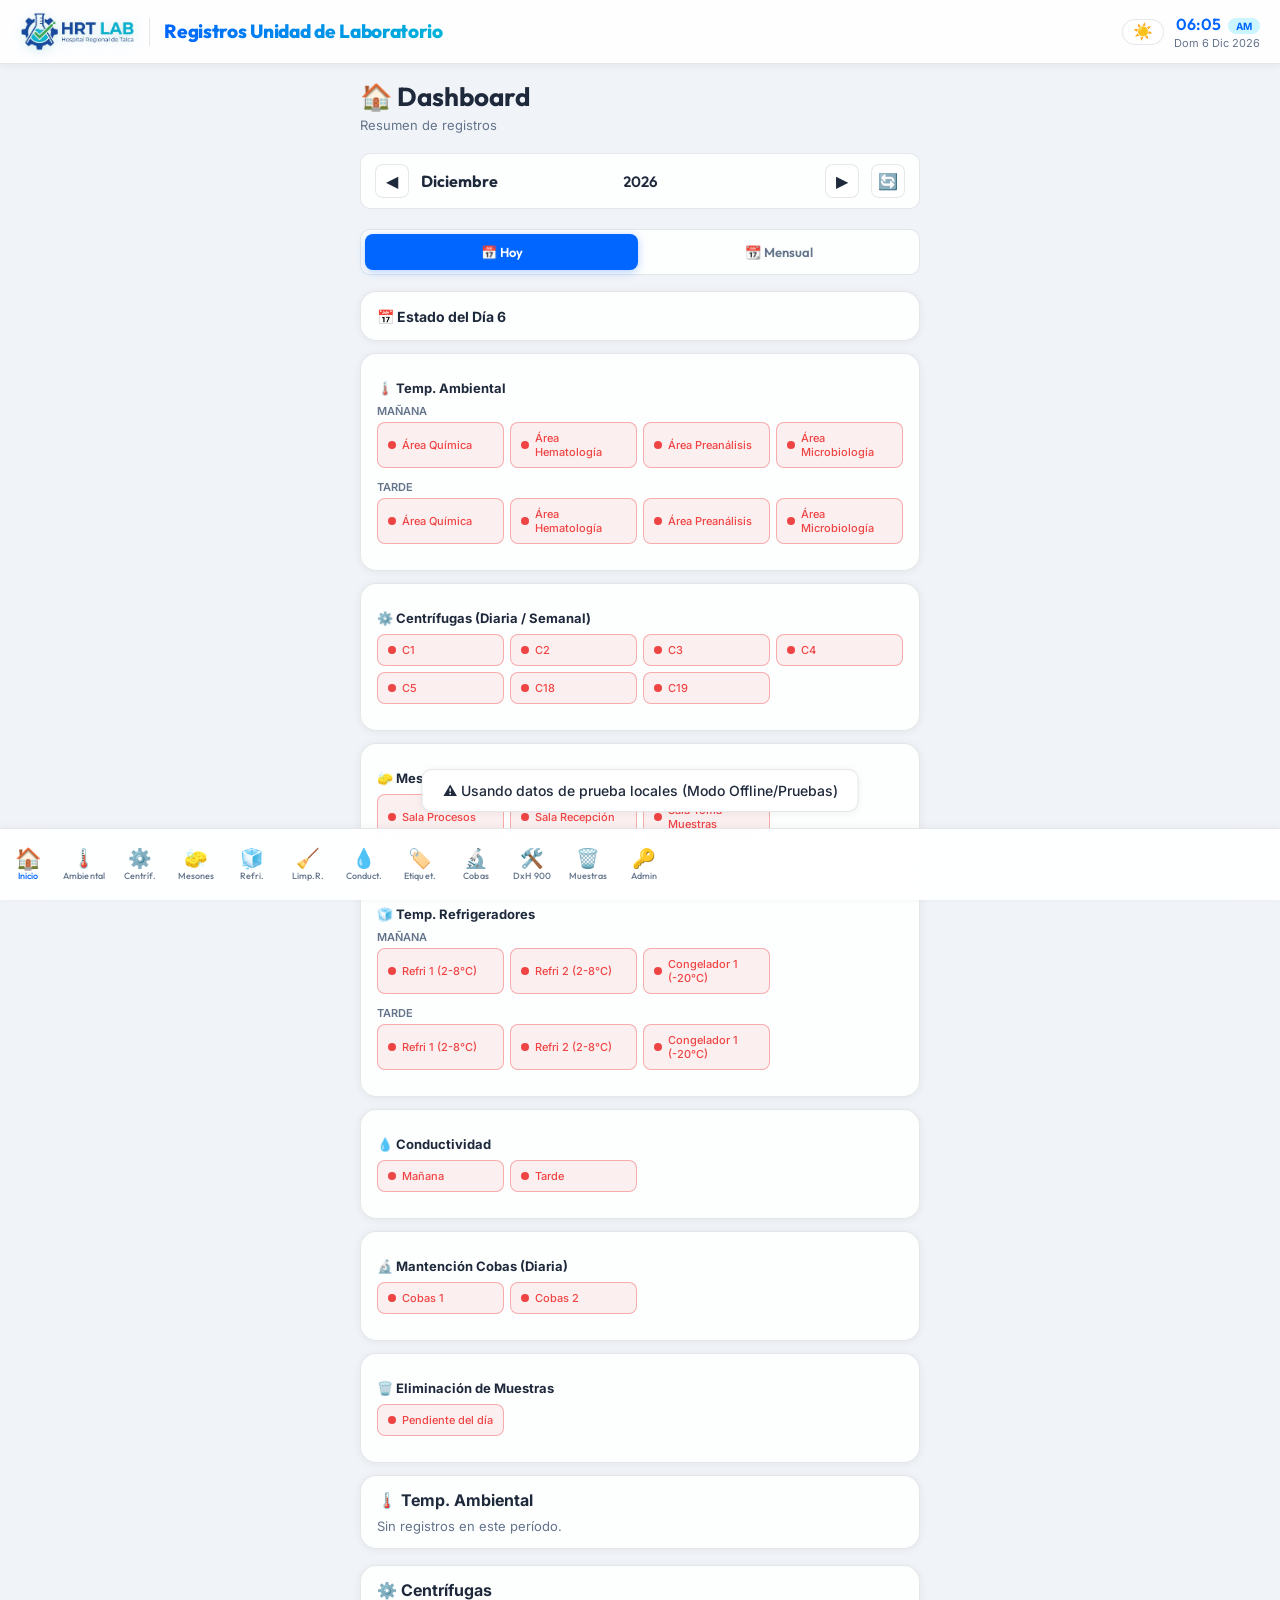
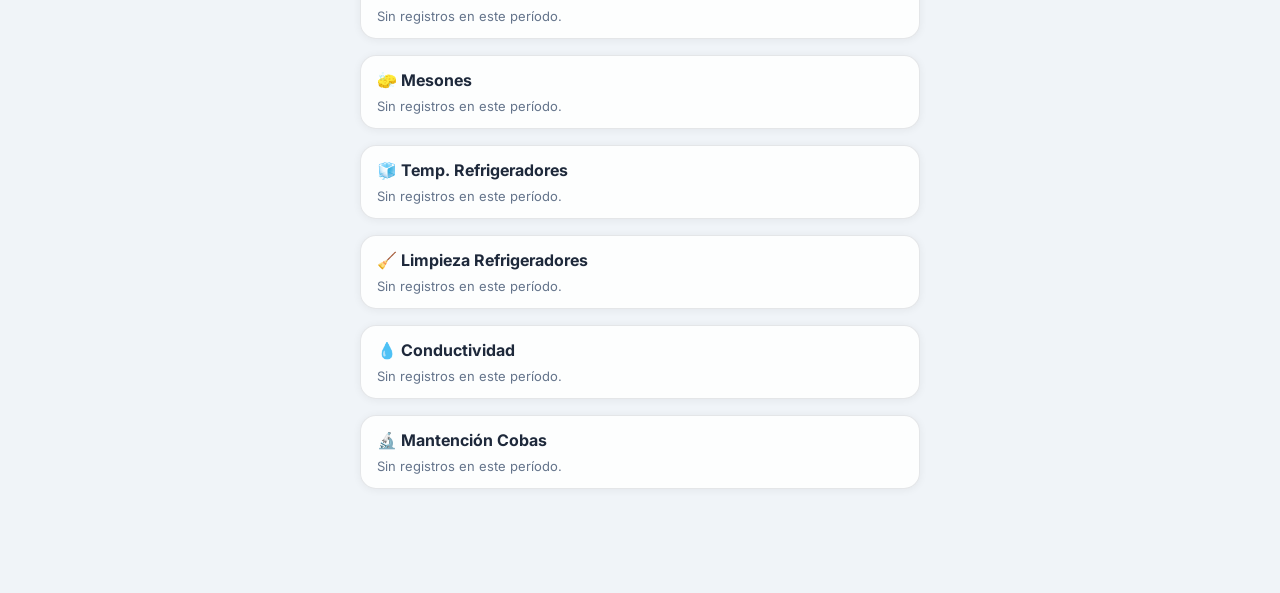
==== docs/index.html @ cb2eaf43 "Ajuste sectores eliminacion de muestras y propuesta automatica fecha de corte" ====
<!DOCTYPE html>
<html lang="es">
<head>
  <meta charset="UTF-8" />
  <meta name="viewport" content="width=device-width, initial-scale=1.0, viewport-fit=cover" />
  <meta name="theme-color" content="#F0F4F8" />
  <meta name="description" content="Registros Unidad de Laboratorio — Laboratorio Clínico, Hospital de Talca." />
  <title>Registros Unidad de Laboratorio — HRT LAB</title>
  <link rel="icon" type="image/png" href="https://griverahrt.github.io/Proyecto-RM/img/favicon.png" />
  <link rel="shortcut icon" type="image/png" href="https://griverahrt.github.io/Proyecto-RM/img/favicon.png" />
  <link rel="preconnect" href="https://fonts.googleapis.com" />
  <link rel="preconnect" href="https://fonts.gstatic.com" crossorigin />
  <link rel="stylesheet" href="https://fonts.googleapis.com/css2?family=Outfit:wght@300;400;500;600;700;800&family=Inter:wght@300;400;500;600&display=swap" media="print" onload="this.media='all'" />
  <link rel="stylesheet" href="css/style.css?v=1.2.1" />
</head>
<body>

<!-- SVG Gradients -->
<svg style="width:0;height:0;position:absolute;" aria-hidden="true">
  <linearGradient id="grad-p1" x1="0%" y1="0%" x2="100%" y2="100%">
    <stop offset="0%" stop-color="#00D4FF" />
    <stop offset="100%" stop-color="#0066FF" />
  </linearGradient>
</svg>

<!-- ══ HEADER ══════════════════════════════════════════════ -->
<header id="app-header">
  <div class="header-logo">
    <div class="logo-img-wrapper">
      <img src="img/logo-transparent.png" alt="HRT Lab Logo" class="header-logo-img" />
    </div>
    <div class="header-title-group">
      <div class="logo-text">Registros Unidad de Laboratorio</div>
    </div>
  </div>
  <div style="display:flex;align-items:center;gap:10px;">
    <button class="theme-toggle" id="theme-toggle" onclick="toggleTheme()" title="Cambiar tema">☀️</button>
    <div id="header-clock">
      <div>
        <span class="clock-time" id="clock-time">--:--</span>
        <span id="header-ampm-badge" class="ampm-AM">AM</span>
      </div>
      <div id="clock-date" style="font-size:11px;margin-top:2px;">-- --- ----</div>
    </div>
  </div>
</header>

<!-- ══ MAIN CONTENT ════════════════════════════════════════ -->
<main id="app-content">

  <!-- ── SECCIÓN: DASHBOARD ──────────────────────────────── -->
  <section id="section-dashboard" class="section active">
    <p class="section-title">🏠 Dashboard</p>
    <p class="section-subtitle">Resumen de registros</p>

    <!-- Month Picker -->
    <div class="month-picker">
      <button class="month-nav-btn" onclick="cambiarMes(-1)">◀</button>
      <select id="dash-mes" class="form-control" onchange="loadDashboard(true)" style="background:transparent;border:none;padding:0;font-size:16px;font-weight:700;"></select>
      <select id="dash-anio" class="form-control" onchange="loadDashboard(true)" style="background:transparent;border:none;padding:0;font-size:15px;width:70px;"></select>
      <button class="month-nav-btn" onclick="cambiarMes(1)">▶</button>
      <button class="month-nav-btn" onclick="loadDashboard(true)" title="Recargar">🔄</button>
      <span id="dash-cache-indicator" class="cache-indicator" style="display:none;"></span>
    </div>

    <!-- Tabs Diario/Mensual -->
    <div class="dash-tabs">
      <button class="dash-tab active" id="tab-diario" onclick="switchDashTab('diario')">📅 Hoy</button>
      <button class="dash-tab" id="tab-mensual" onclick="switchDashTab('mensual')">📆 Mensual</button>
    </div>


    <!-- Dashboard content -->
    <div id="dash-daily-view"></div>
    <div id="dash-monthly-view" style="display:none;"></div>

    <!-- Alertas faltantes -->
    <div id="dash-alerts-container"></div>



    <!-- Spinner carga -->
    <div id="dash-loading" style="text-align:center;padding:40px;display:none;">
      <div class="spinner visible" style="margin:0 auto;width:32px;height:32px;border-width:3px;"></div>
      <div style="color:var(--text-dim);margin-top:12px;font-size:13px;">Cargando datos…</div>
    </div>

    <!-- Tablas por módulo -->
    <div id="dash-tables"></div>
  </section>

  <!-- ── SECCIÓN: TEMPERATURA & HUMEDAD ─────────────────── -->
  <section id="section-termo" class="section">
    <p class="section-title">🌡️ Temperatura / Humedad</p>
    <p class="section-subtitle">Registro de temperatura y humedad ambiental</p>

    <div id="area-prefill-indicator" style="display:none;">
      <span class="area-pill">📍 <span id="area-prefill-name"></span></span>
    </div>

    <div class="card">
      <div id="alert-duplicate-termo" class="alert-banner alert-warning" style="display:none; margin-bottom:14px;"></div>
      <form id="form-termo" autocomplete="off">

        <div class="form-row">
          <div class="form-group">
            <label class="form-label" for="termo-fecha">Fecha</label>
            <input type="date" id="termo-fecha" class="form-control" required />
          </div>
          <div class="form-group">
            <label class="form-label">Turno</label>
            <div class="ampm-selector">
              <button type="button" class="ampm-btn" id="btn-am" onclick="setAmPm('AM')">☀️ AM</button>
              <button type="button" class="ampm-btn" id="btn-pm" onclick="setAmPm('PM')">🌙 PM</button>
            </div>
          </div>
        </div>

        <div class="form-group">
          <label class="form-label" for="termo-area">Área</label>
          <select id="termo-area" class="form-control" required>
            <option value="">Cargando áreas…</option>
          </select>
        </div>

        <div class="form-row">
          <div class="form-group">
            <label class="form-label" for="termo-temp">Temperatura (°C)</label>
            <input type="number" id="termo-temp" class="form-control"
              placeholder="21" step="0.1" min="0" max="50" required
              oninput="checkRangos()" />
            <div id="temp-range-info" class="range-info">Rango aceptable: 18–24 °C</div>
          </div>
          <div class="form-group">
            <label class="form-label" for="termo-hum">Humedad (%)</label>
            <input type="number" id="termo-hum" class="form-control"
              placeholder="50" step="1" min="0" max="100" required
              oninput="checkRangos()" />
            <div id="hum-range-info" class="range-info">Rango aceptable: 20–70 %</div>
          </div>
        </div>

        <div id="alert-rangos" class="alert-banner alert-danger">
          <div class="alert-title">⚠️ Valor fuera de rango</div>
          <div class="alert-body">
            Avisar a <strong>TM Coordinador/Jefatura</strong> (día hábil) o <strong>Jefe de Turno</strong> (día inhábil). Registrar acciones en Observaciones. <em>(HRF para Humedad fuera de rango)</em>
          </div>
        </div>

        <div id="accion-correctiva-group" class="form-group" style="display:none;">
          <label class="form-label" for="termo-accion">Acción Correctiva *</label>
          <select id="termo-accion" class="form-control">
            <option value="">Seleccionar acción…</option>
          </select>
        </div>

        <div class="form-group">
          <label class="form-label" for="termo-resp">Responsable (iniciales)</label>
          <input type="text" id="termo-resp" class="form-control"
            placeholder="ABC" maxlength="4"
            style="text-transform:uppercase; letter-spacing:3px; font-weight:700; font-size:18px;"
            required />
        </div>

        <div class="form-group">
          <label class="form-label" for="termo-obs">Observaciones</label>
          <input type="text" id="termo-obs" class="form-control" placeholder="Opcional…" list="list-termo-obs" />
          <datalist id="list-termo-obs"></datalist>
        </div>

        <button type="submit" class="btn btn-primary" id="btn-termo-submit">
          <div class="spinner" id="spinner-termo"></div>
          <span id="btn-termo-text">💾 Guardar Registro</span>
        </button>
      </form>
    </div>

    <!-- Tarjeta: ÚLTIMOS 20 REGISTROS TERMO -->
    <div class="card" style="margin-top: 24px;">
      <div style="display: flex; justify-content: space-between; align-items: center; margin-bottom: 16px; flex-wrap: wrap; gap: 10px;">
        <div>
          <h3 style="margin: 0; font-size: 1.1rem; font-weight: 700; color: var(--text-color, #1e293b);">📋 Últimos 20 Registros</h3>
          <p style="margin: 2px 0 0 0; font-size: 0.85rem; color: #64748b;">Visualiza, edita o elimina datos recientes de temperatura y humedad</p>
        </div>
        <button type="button" class="btn btn-secondary" onclick="loadRecentTermo()" style="padding: 6px 12px; font-size: 0.85rem;">
          🔄 Actualizar Lista
        </button>
      </div>

      <div class="table-responsive" style="overflow-x: auto;">
        <table class="table" id="table-recent-termo" style="width: 100%; border-collapse: collapse; font-size: 0.84rem;">
          <thead>
            <tr style="border-bottom: 2px solid #e2e8f0; text-align: left;">
              <th style="padding: 8px 4px; white-space: nowrap;">Fecha / Turno</th>
              <th style="padding: 8px 4px;">Área</th>
              <th style="padding: 8px 4px; white-space: nowrap; text-align: center;">Temp (°C)</th>
              <th style="padding: 8px 4px; white-space: nowrap; text-align: center;">Hum (%)</th>
              <th style="padding: 8px 4px; text-align: center; white-space: nowrap;">Resp</th>
              <th style="padding: 8px 4px; text-align: center; white-space: nowrap;">Acciones</th>
            </tr>
          </thead>
          <tbody id="tbody-recent-termo">
            <tr>
              <td colspan="6" style="text-align: center; padding: 16px; color: #94a3b8;">Cargando registros recientes...</td>
            </tr>
          </tbody>
        </table>
      </div>
    </div>
  </section>

  <!-- ── SECCIÓN: CENTRÍFUGAS ───────────────────────────── -->
  <section id="section-centrifugas" class="section">
    <p class="section-title">⚙️ Centrífugas</p>
    <p class="section-subtitle">Registro de mantención de centrífugas</p>

    <div class="card">
      <div id="alert-duplicate-cent" class="alert-banner alert-warning" style="display:none; margin-bottom:14px;"></div>
      <form id="form-centrifugas" autocomplete="off">

        <div class="form-row">
          <div class="form-group">
            <label class="form-label" for="cent-fecha">Fecha</label>
            <input type="date" id="cent-fecha" class="form-control" required />
          </div>
          <div class="form-group">
            <label class="form-label" for="cent-tipo">Tipo de Mantención</label>
            <select id="cent-tipo" class="form-control" required onchange="updateInfoCentrifuga()">
              <option value="Diaria" selected>🔁 Diaria</option>
              <option value="Semanal">📅 Semanal</option>
              <option value="Anual">🔧 Anual / Según necesidad</option>
            </select>
          </div>
        </div>

        <div id="info-centrifuga" class="info-box">
          <div class="info-box-title" id="info-cent-title">📋 Instrucciones</div>
          <div id="info-cent-body"></div>
        </div>

        <div class="form-group">
          <label class="form-label">Centrífugas</label>
          <button type="button" class="chip-group-btn" id="btn-grupo-preanalisis" onclick="toggleGrupoPreanalisis()">
            🏷️ Centrífugas de Preanálisis
          </button>
          <div class="custom-multiselect" id="cent-chips">
            <!-- Populated by JS -->
          </div>
        </div>

        <div class="form-group">
          <label class="form-label" for="cent-resp">Responsable (iniciales)</label>
          <input type="text" id="cent-resp" class="form-control"
            placeholder="ABC" maxlength="4"
            style="text-transform:uppercase; letter-spacing:3px; font-weight:700; font-size:18px;"
            required />
        </div>

        <div class="form-group">
          <label class="form-label" for="cent-obs">Observaciones</label>
          <input type="text" id="cent-obs" class="form-control" placeholder="Opcional…" list="list-cent-obs" />
          <datalist id="list-cent-obs"></datalist>
        </div>

        <button type="submit" class="btn btn-primary" id="btn-cent-submit">
          <div class="spinner" id="spinner-cent"></div>
          <span id="btn-cent-text">💾 Guardar Registro</span>
        </button>
      </form>
    </div>
  </section>

  <!-- ── SECCIÓN: MESONES ──────────────────────────────── -->
  <section id="section-mesones" class="section">
    <p class="section-title">🧽 Mesones</p>
    <p class="section-subtitle">Registro de limpieza y desinfección de mesones</p>

    <div class="note-box">
      <div class="note-box-title">📌 Nota técnica</div>
      La limpieza y desinfección de los mesones se realiza <strong>diariamente con cloro diluido al 0.5%</strong>.
      Para mesones metálicos, utilizar <strong>alcohol al 70°</strong>.
    </div>

    <div class="card">
      <div id="alert-duplicate-meson" class="alert-banner alert-warning" style="display:none; margin-bottom:14px;"></div>
      <form id="form-mesones" autocomplete="off">

        <div class="form-group">
          <label class="form-label" for="meson-fecha">Fecha</label>
          <input type="date" id="meson-fecha" class="form-control" required />
        </div>

        <div class="form-group">
          <label class="form-label">Salas</label>
          <div class="custom-multiselect" id="meson-chips">
            <!-- Populated by JS -->
          </div>
        </div>

        <div class="form-group">
          <label class="form-label" for="meson-resp">Responsable (iniciales)</label>
          <input type="text" id="meson-resp" class="form-control"
            placeholder="ABC" maxlength="4"
            style="text-transform:uppercase; letter-spacing:3px; font-weight:700; font-size:18px;"
            required />
        </div>

        <div class="form-group">
          <label class="form-label" for="meson-obs">Observaciones</label>
          <input type="text" id="meson-obs" class="form-control" placeholder="Opcional…" list="list-meson-obs" />
          <datalist id="list-meson-obs"></datalist>
        </div>

        <button type="submit" class="btn btn-primary" id="btn-meson-submit">
          <div class="spinner" id="spinner-meson"></div>
          <span id="btn-meson-text">💾 Guardar Registro</span>
        </button>
      </form>
    </div>
  </section>

  <!-- ── SECCIÓN: TEMP REFRIGERADORES ──────────────────── -->
  <section id="section-refri-temp" class="section">
    <p class="section-title">🧊 Temp. Refrigeradores</p>
    <p class="section-subtitle">Registro de temperatura de refrigeradores y congeladores</p>

    <div class="card">
      <form id="form-refri-temp" autocomplete="off">

        <div class="form-row">
          <div class="form-group">
            <label class="form-label" for="refri-fecha">Fecha</label>
            <input type="date" id="refri-fecha" class="form-control" required />
          </div>
          <div class="form-group">
            <label class="form-label">Turno</label>
            <div class="ampm-selector">
              <button type="button" class="ampm-btn" id="btn-refri-am" onclick="setAmPmRefri('AM')">☀️ AM</button>
              <button type="button" class="ampm-btn" id="btn-refri-pm" onclick="setAmPmRefri('PM')">🌙 PM</button>
            </div>
          </div>
        </div>

        <div class="form-group">
          <label class="form-label" for="refri-equipo">Refrigerador / Congelador</label>
          <select id="refri-equipo" class="form-control" required onchange="checkRangoRefri()">
            <option value="">Cargando equipos…</option>
          </select>
        </div>

        <div class="form-group">
          <label class="form-label" for="refri-temp-input">Temperatura (°C)</label>
          <input type="number" id="refri-temp-input" class="form-control"
            placeholder="5" step="0.1" min="-100" max="50" required
            oninput="checkRangoRefri()" />
          <div id="refri-range-info" class="range-info">Seleccione un equipo para ver el rango</div>
        </div>

        <div id="alert-refri-rangos" class="alert-banner alert-danger">
          <div class="alert-title">⚠️ Temperatura fuera de rango</div>
          <div class="alert-body">
            Nota: Avisar al <strong>Encargado de Turno</strong> o <strong>Encargado de Refrigeradores</strong> que las temperaturas se encuentran fuera de rango.
          </div>
        </div>

        <div id="refri-accion-group" class="form-group" style="display:none;">
          <label class="form-label" for="refri-accion">Acción Correctiva *</label>
          <select id="refri-accion" class="form-control">
            <option value="">Seleccionar acción…</option>
          </select>
        </div>

        <div class="form-group">
          <label class="form-label" for="refri-resp">Responsable (iniciales)</label>
          <input type="text" id="refri-resp" class="form-control"
            placeholder="ABC" maxlength="4"
            style="text-transform:uppercase; letter-spacing:3px; font-weight:700; font-size:18px;"
            required />
        </div>

        <div class="form-group">
          <label class="form-label" for="refri-obs">Observaciones</label>
          <input type="text" id="refri-obs" class="form-control" placeholder="Opcional…" list="list-refri-obs" />
          <datalist id="list-refri-obs"></datalist>
        </div>

        <button type="submit" class="btn btn-primary" id="btn-refri-submit">
          <div class="spinner" id="spinner-refri"></div>
          <span id="btn-refri-text">💾 Guardar Registro</span>
        </button>
      </form>
    </div>
  </section>

  <!-- ── SECCIÓN: LIMPIEZA REFRIGERADORES ────────────────── -->
  <section id="section-limp-refri" class="section">
    <p class="section-title">🧹 Limpieza Refrigeradores</p>
    <p class="section-subtitle">Registro de limpieza y mantención de refrigeradores/congeladores</p>

    <div class="card">
      <form id="form-limp-refri" autocomplete="off">

        <div class="form-row">
          <div class="form-group">
            <label class="form-label" for="limp-refri-fecha">Fecha</label>
            <input type="date" id="limp-refri-fecha" class="form-control" required />
          </div>
          <div class="form-group">
            <label class="form-label" for="limp-refri-tipo">Tipo de Mantención</label>
            <select id="limp-refri-tipo" class="form-control" required onchange="updateInfoLimpRefri()">
              <option value="Semanal (externa)" selected>📅 Semanal (externa)</option>
              <option value="Semestral (interna)">🔧 Semestral (interna)</option>
              <option value="Descongelación manual">❄️ Descongelación manual</option>
            </select>
          </div>
        </div>

        <div id="info-limp-refri" class="info-box visible">
          <div class="info-box-title" id="info-limp-refri-title">📋 Instrucciones</div>
          <div id="info-limp-refri-body"></div>
        </div>

        <div class="form-group">
          <label class="form-label">Equipos</label>
          <div class="custom-multiselect" id="limp-refri-chips">
            <!-- Populated by JS -->
          </div>
        </div>

        <div class="form-group">
          <label class="form-label" for="limp-refri-resp">Responsable (iniciales)</label>
          <input type="text" id="limp-refri-resp" class="form-control"
            placeholder="ABC" maxlength="4"
            style="text-transform:uppercase; letter-spacing:3px; font-weight:700; font-size:18px;"
            required />
        </div>

        <div class="form-group">
          <label class="form-label" for="limp-refri-obs">Observaciones</label>
          <input type="text" id="limp-refri-obs" class="form-control" placeholder="Opcional…" list="list-limp-refri-obs" />
          <datalist id="list-limp-refri-obs"></datalist>
        </div>

        <button type="submit" class="btn btn-primary" id="btn-limp-refri-submit">
          <div class="spinner" id="spinner-limp-refri"></div>
          <span id="btn-limp-refri-text">💾 Guardar Registro</span>
        </button>
      </form>
    </div>
  </section>

  <!-- ── SECCIÓN: CONDUCTIVIDAD DEL AGUA ─────────────────── -->
  <section id="section-conductividad" class="section">
    <p class="section-title">💧 Conductividad del Agua</p>
    <p class="section-subtitle">Registro diario de conductividad del agua</p>

    <div class="note-box">
      <div class="note-box-title">📌 Información importante</div>
      Valores de conductividad que sobrepasen los <strong>0.8 µS/cm</strong> deben reportarse a <strong>Asistencia técnica Vigaflow 977070600</strong>.
    </div>

    <div class="card">
      <form id="form-conductividad" autocomplete="off">

        <div class="form-row">
          <div class="form-group">
            <label class="form-label" for="conduct-fecha">Fecha</label>
            <input type="date" id="conduct-fecha" class="form-control" required />
          </div>
          <div class="form-group">
            <label class="form-label">Turno</label>
            <div class="ampm-selector">
              <button type="button" class="ampm-btn" id="btn-conduct-am" onclick="setAmPmConduct('AM')">☀️ AM</button>
              <button type="button" class="ampm-btn" id="btn-conduct-pm" onclick="setAmPmConduct('PM')">🌙 PM</button>
            </div>
          </div>
        </div>

        <div class="form-group">
          <label class="form-label" for="conduct-valor">Conductividad <span style="text-transform: none;">(µS/cm)</span></label>
          <input type="number" id="conduct-valor" class="form-control"
            placeholder="0.5" step="0.01" min="0" max="10" required
            oninput="checkRangoConductividad()" />
          <div id="conduct-range-info" class="range-info">Rango permitido: 0–0.8 µS/cm</div>
        </div>

        <div id="alert-conduct-rangos" class="alert-banner alert-danger">
          <div class="alert-title">⚠️ Conductividad fuera de rango</div>
          <div class="alert-body">
            Valores de conductividad que sobrepasen los <strong>0.8 µS/cm</strong> deben reportarse a <strong>Asistencia técnica Vigaflow 977070600</strong>.
          </div>
        </div>

        <div id="alert-conduct-warning" class="alert-banner alert-warning">
          <div class="alert-title">⚡ Advertencia de conductividad</div>
          <div class="alert-body">
            El valor supera los <strong>0.5 µS/cm</strong>. Se enviará una notificación al encargado.
          </div>
        </div>

        <div class="form-group">
          <label class="form-label" for="conduct-resp">Responsable (iniciales)</label>
          <input type="text" id="conduct-resp" class="form-control"
            placeholder="ABC" maxlength="4"
            style="text-transform:uppercase; letter-spacing:3px; font-weight:700; font-size:18px;"
            required />
        </div>

        <div class="form-group">
          <label class="form-label" for="conduct-obs">Observaciones</label>
          <input type="text" id="conduct-obs" class="form-control" placeholder="Opcional…" list="list-conduct-obs" />
          <datalist id="list-conduct-obs"></datalist>
        </div>

        <button type="submit" class="btn btn-primary" id="btn-conduct-submit">
          <div class="spinner" id="spinner-conduct"></div>
          <span id="btn-conduct-text">💾 Guardar Registro</span>
        </button>
      </form>
    </div>
  </section>

  <!-- ── SECCIÓN: ETIQUETADORAS ──────────────────────────── -->
  <section id="section-etiquetadoras" class="section">
    <p class="section-title">🏷️ Registro de Etiquetadoras</p>
    <p class="section-subtitle">Gestión de inventario y bitácora de intervenciones</p>

    <!-- Indicador de pre-rellenado si viene por QR -->
    <div id="etiquetadora-prefill-indicator" style="display:none; margin-bottom: 16px;">
      <span class="area-pill">📍 <span id="etiquetadora-prefill-name"></span></span>
    </div>

    <!-- Tarjeta de Selección con Buscador Interactivo -->
    <div class="card" style="position: relative; overflow: visible; z-index: 10;">
      <div class="form-group" style="position: relative; margin-bottom: 0;">
        <label class="form-label" for="etiquetadora-search-input">Selecciona Etiquetadora</label>
        <div style="position: relative;">
          <input type="text" id="etiquetadora-search-input" class="form-control" placeholder="🔍 Buscar por nombre, piso o ubicación..." onfocus="showEtiquetadoraDropdown()" oninput="filterEtiquetadoras()" autocomplete="off" style="padding-right: 32px;" />
          <span id="btn-clear-et-search" onclick="clearEtiquetadoraSearch()" style="position: absolute; right: 12px; top: 50%; transform: translateY(-50%); cursor: pointer; color: var(--text-dim); display: none; font-size: 14px;">✕</span>
        </div>
        <!-- Input oculto para compatibilidad con código existente -->
        <input type="hidden" id="etiquetadora-select" onchange="onEtiquetadoraChange()" />
        
        <!-- Dropdown interactivo -->
        <div id="etiquetadora-search-dropdown" class="custom-dropdown-list" style="display: none; position: absolute; top: 100%; left: 0; right: 0; z-index: 1000; margin-top: 6px; box-shadow: 0 10px 25px rgba(0,0,0,0.4); max-height: 260px; overflow-y: auto; border: 1px solid var(--border); border-radius: var(--radius-sm);">
          <!-- Se rellena dinámicamente con JS -->
        </div>
      </div>
    </div>

    <!-- Contenedor de Detalle (Oculto hasta que se seleccione una) -->
    <div id="etiquetadora-details-container" style="display:none; margin-top: 16px;">
      
      <!-- Ficha Técnica (Lectura / Edición) -->
      <div class="card" style="margin-bottom: 16px;">
        <div style="display:flex; justify-content:space-between; align-items:center; margin-bottom:12px;">
          <h3 style="margin:0; font-size:16px; font-weight:700; color:var(--text-color);">📋 Ficha Técnica</h3>
          <button type="button" class="btn btn-secondary btn-sm" id="btn-edit-etiquetadora" onclick="toggleEditEtiquetadora()" style="width:auto; padding:6px 12px; font-size:12px;">✏️ Modificar Parámetros</button>
        </div>

        <!-- Vista Fija (Lectura) -->
        <div id="etiquetadora-view-panel">
          <div style="display:grid; grid-template-columns: repeat(auto-fit, minmax(130px, 1fr)); gap:12px;">
            <div>
              <span class="form-label" style="font-size:11px; margin-bottom:2px; color:var(--text-dim);">ID (Nº Serie)</span>
              <strong id="lbl-et-id" style="font-size:14px; color:var(--text-color);">-</strong>
            </div>
            <div>
              <span class="form-label" style="font-size:11px; margin-bottom:2px; color:var(--text-dim);">Nombre Práctico</span>
              <strong id="lbl-et-practico" style="font-size:14px; color:var(--text-color);">-</strong>
            </div>
            <div>
              <span class="form-label" style="font-size:11px; margin-bottom:2px; color:var(--text-dim);">Modelo</span>
              <strong id="lbl-et-modelo" style="font-size:14px; color:var(--text-color);">-</strong>
            </div>
            <div>
              <span class="form-label" style="font-size:11px; margin-bottom:2px; color:var(--text-dim);">Tipo de Conexión</span>
              <strong id="lbl-et-conexion" style="font-size:14px; color:var(--text-color);">-</strong>
            </div>
            <div>
              <span class="form-label" style="font-size:11px; margin-bottom:2px; color:var(--text-dim);">Dirección IP</span>
              <strong id="lbl-et-ip" style="font-size:14px; color:var(--text-color);">-</strong>
            </div>
            <div>
              <span class="form-label" style="font-size:11px; margin-bottom:2px; color:var(--text-dim);">Piso</span>
              <strong id="lbl-et-piso" style="font-size:14px; color:var(--text-color);">-</strong>
            </div>
            <div>
              <span class="form-label" style="font-size:11px; margin-bottom:2px; color:var(--text-dim);">Ubicación</span>
              <strong id="lbl-et-ubicacion" style="font-size:14px; color:var(--text-color);">-</strong>
            </div>
          </div>
          <div style="margin-top:12px; border-top:1px solid rgba(255,255,255,0.08); padding-top:8px;">
            <span class="form-label" style="font-size:11px; margin-bottom:2px; color:var(--text-dim);">Comentario</span>
            <span id="lbl-et-comentario" style="font-size:13px; color:var(--text-color); display:block;">-</span>
          </div>
        </div>

        <!-- Panel de Edición (Oculto por defecto) -->
        <form id="form-etiquetadora-master" style="display:none;" autocomplete="off" onsubmit="saveEtiquetadoraMaster(event)">
          <div class="form-row">
            <div class="form-group">
              <label class="form-label" for="edit-et-id">ID (Nº Serie)</label>
              <input type="text" id="edit-et-id" class="form-control" required />
            </div>
            <div class="form-group">
              <label class="form-label" for="edit-et-practico">Nombre Práctico</label>
              <input type="text" id="edit-et-practico" class="form-control" required />
            </div>
          </div>
          <div class="form-row">
            <div class="form-group">
              <label class="form-label" for="edit-et-modelo">Modelo</label>
              <select id="edit-et-modelo" class="form-control" required></select>
            </div>
            <div class="form-group">
              <label class="form-label" for="edit-et-conexion">Tipo de Conexión</label>
              <select id="edit-et-conexion" class="form-control" required onchange="onEditConexionChange()">
                <option value="USB">USB</option>
                <option value="Ethernet">Ethernet</option>
              </select>
            </div>
          </div>
          <div class="form-row">
            <div class="form-group">
              <label class="form-label" for="edit-et-ip">Dirección IP</label>
              <input type="text" id="edit-et-ip" class="form-control" placeholder="10.10.X.X o No aplica" required />
            </div>
            <div class="form-group">
              <label class="form-label" for="edit-et-piso">Piso</label>
              <input type="text" id="edit-et-piso" class="form-control" required />
            </div>
          </div>
          <div class="form-row">
            <div class="form-group">
              <label class="form-label" for="edit-et-ubicacion">Ubicación</label>
              <input type="text" id="edit-et-ubicacion" class="form-control" required />
            </div>
            <div class="form-group">
              <label class="form-label" for="edit-et-password">Contraseña (Autorización)</label>
              <input type="password" id="edit-et-password" class="form-control" placeholder="Clave HRT..." required />
            </div>
          </div>
          <div class="form-group">
            <label class="form-label" for="edit-et-comentario">Comentario</label>
            <input type="text" id="edit-et-comentario" class="form-control" list="list-et-comentario" />
            <datalist id="list-et-comentario"></datalist>
          </div>

          <div style="display:flex; gap:12px; margin-top:16px;">
            <button type="submit" class="btn btn-primary" id="btn-save-et-master" style="margin:0;">
              <div class="spinner" id="spinner-save-et-master"></div>
              <span id="btn-save-et-master-text">💾 Guardar Ficha</span>
            </button>
            <button type="button" class="btn btn-secondary" onclick="toggleEditEtiquetadora()" style="margin:0; width:auto;">Cancelar</button>
          </div>
        </form>
      </div>

      <!-- Registrar Nueva Acción en Bitácora -->
      <div class="card" style="margin-bottom: 16px;">
        <h3 style="margin:0 0 12px 0; font-size:16px; font-weight:700; color:var(--text-color);">📝 Registrar Acción en Bitácora</h3>
        
        <form id="form-etiquetadora-bitacora" autocomplete="off" onsubmit="saveEtiquetadoraBitacora(event)">
          <div class="form-row">
            <div class="form-group">
              <label class="form-label" for="et-bitacora-fecha">Fecha</label>
              <input type="date" id="et-bitacora-fecha" class="form-control" required />
            </div>
            <div class="form-group">
              <label class="form-label" for="et-bitacora-accion">Acción a realizar</label>
              <select id="et-bitacora-accion" class="form-control" required onchange="onBitacoraAccionChange()">
                <option value="">— Seleccionar —</option>
                <option value="Cambio de papel">📄 Cambio de papel</option>
                <option value="Mantenimiento">🔧 Mantenimiento</option>
                <option value="Intervención reparativa">🛠️ Intervención reparativa</option>
              </select>
            </div>
          </div>

          <!-- Detalle/Descripción (Oculto hasta que se seleccione una acción) -->
          <div class="form-group" id="et-bitacora-desc-group" style="display:none;">
            <label class="form-label" for="et-bitacora-desc">Detalle de lo realizado</label>
            <input type="text" id="et-bitacora-desc" class="form-control" placeholder="Describe brevemente la acción realizada..." required list="list-et-bitacora-desc" />
            <datalist id="list-et-bitacora-desc"></datalist>
          </div>

          <!-- Responsable de la bitácora -->
          <div class="form-group">
            <label class="form-label" for="et-bitacora-responsable">Responsable (iniciales)</label>
            <input type="text" id="et-bitacora-responsable" class="form-control"
              placeholder="ABC" maxlength="4"
              style="text-transform:uppercase; letter-spacing:3px; font-weight:700; font-size:18px;"
              required />
          </div>

          <button type="submit" class="btn btn-primary" id="btn-save-et-bitacora" style="margin-top:8px;">
            <div class="spinner" id="spinner-save-et-bitacora"></div>
            <span id="btn-save-et-bitacora-text">💾 Registrar Acción</span>
          </button>
        </form>
      </div>

      <!-- Historial de Bitácora -->
      <div class="card">
        <h3 style="margin:0 0 12px 0; font-size:16px; font-weight:700; color:var(--text-color);">📜 Historial de Bitácora</h3>
        
        <div id="et-bitacora-loading" style="text-align:center; padding:16px; display:none;">
          <div class="spinner visible" style="margin:0 auto; width:20px; height:20px; border-width:2px;"></div>
        </div>

        <div id="et-bitacora-history-empty" style="text-align:center; padding:16px; color:var(--text-dim); font-size:13px;">
          Sin registros en la bitácora de esta etiquetadora.
        </div>

        <div id="et-bitacora-history-list" style="display:none; max-height:250px; overflow-y:auto; border-radius:8px; border:1px solid rgba(255,255,255,0.06);">
          <!-- Populated by JS -->
        </div>
      </div>

    </div>
  </section>

  <!-- ── SECCIÓN: COBAS ─────────────────────────── -->
  <section id="section-cobas" class="section">
    <p class="section-title">🔬 Mantención Cobas</p>
    <p class="section-subtitle">Registro de mantenimiento para equipos Cobas 1 y 2</p>

    <div class="card">
      <form id="form-cobas" autocomplete="off">
        <div class="form-row">
          <div class="form-group">
            <label class="form-label" for="cobas-fecha">Fecha</label>
            <input type="date" id="cobas-fecha" class="form-control" required />
          </div>
          <div class="form-group">
            <label class="form-label" for="cobas-equipo">Equipo</label>
            <select id="cobas-equipo" class="form-control" required>
              <option value="">Seleccionar equipo…</option>
              <option value="Cobas 1">Cobas 1</option>
              <option value="Cobas 2">Cobas 2</option>
            </select>
          </div>
        </div>

        <div class="form-group">
          <label class="form-label">Actividades Realizadas</label>
          <div style="margin-top: 8px;">
            
            <!-- Accordion: Diaria -->
            <div class="accordion-item expanded">
              <div class="accordion-header" onclick="toggleAccordion(this)">
                <span>🔁 Actividades Diarias</span>
                <span class="accordion-chevron">▲</span>
              </div>
              <div class="accordion-content">
                <div class="checklist-grid" data-frecuencia="Diaria">
                  <!-- JS populated -->
                </div>
              </div>
            </div>

            <!-- Accordion: Semanal -->
            <div class="accordion-item">
              <div class="accordion-header" onclick="toggleAccordion(this)">
                <span>📅 Actividades Semanales</span>
                <span class="accordion-chevron">▼</span>
              </div>
              <div class="accordion-content">
                <div class="checklist-grid" data-frecuencia="Semanal">
                  <!-- JS populated -->
                </div>
              </div>
            </div>

            <!-- Accordion: Quincenal -->
            <div class="accordion-item">
              <div class="accordion-header" onclick="toggleAccordion(this)">
                <span>📆 Actividades Quincenales</span>
                <span class="accordion-chevron">▼</span>
              </div>
              <div class="accordion-content">
                <div class="checklist-grid" data-frecuencia="Quincenal">
                  <!-- JS populated -->
                </div>
              </div>
            </div>

            <!-- Accordion: Mensual -->
            <div class="accordion-item">
              <div class="accordion-header" onclick="toggleAccordion(this)">
                <span>🗓️ Actividades Mensuales</span>
                <span class="accordion-chevron">▼</span>
              </div>
              <div class="accordion-content">
                <div class="checklist-grid" data-frecuencia="Mensual">
                  <!-- JS populated -->
                </div>
              </div>
            </div>

            <!-- Accordion: Periódica (Mayor frecuencia) -->
            <div class="accordion-item">
              <div class="accordion-header" onclick="toggleAccordion(this)">
                <span>🔧 Mayor Frecuencia (2 Meses / Trimestral / Semestral)</span>
                <span class="accordion-chevron">▼</span>
              </div>
              <div class="accordion-content">
                <div class="checklist-grid" data-frecuencia="Periódica">
                  <!-- JS populated -->
                </div>
              </div>
            </div>

            <!-- Accordion: Según sea necesario -->
            <div class="accordion-item">
              <div class="accordion-header" onclick="toggleAccordion(this)">
                <span>🛠️ Según sea necesario</span>
                <span class="accordion-chevron">▼</span>
              </div>
              <div class="accordion-content">
                <div class="checklist-grid" data-frecuencia="Según sea necesario">
                  <!-- JS populated -->
                </div>
              </div>
            </div>

          </div>
        </div>

        <div class="form-group">
          <label class="form-label" for="cobas-resp">Responsable (iniciales)</label>
          <input type="text" id="cobas-resp" class="form-control"
            placeholder="ABC" maxlength="4"
            style="text-transform:uppercase; letter-spacing:3px; font-weight:700; font-size:18px;"
            required />
        </div>

        <div class="form-group">
          <label class="form-label" for="cobas-obs">Observaciones</label>
          <input type="text" id="cobas-obs" class="form-control" placeholder="Opcional…" list="list-cobas-obs" />
          <datalist id="list-cobas-obs"></datalist>
        </div>

        <button type="submit" class="btn btn-primary" id="btn-cobas-submit">
          <div class="spinner" id="spinner-cobas"></div>
          <span id="btn-cobas-text">💾 Guardar Registro</span>
        </button>
      </form>
    </div>
  </section>

  <!-- ── SECCIÓN: ADMIN / QR ─────────────────────────────── -->
  <section id="section-admin" class="section">
    <p class="section-title">🔑 Admin</p>
    <p class="section-subtitle">Generador de QR para acceso directo</p>

    <div class="card">
      <div class="qr-tabs" style="flex-wrap:wrap;">
        <button class="qr-tab active" onclick="switchQrTab('areas')">🌡️ Áreas</button>
        <button class="qr-tab" onclick="switchQrTab('salas')">🧽 Salas</button>
        <button class="qr-tab" onclick="switchQrTab('centrifugas')">⚙️ Centríf.</button>
        <button class="qr-tab" onclick="switchQrTab('refrigeradores')">🧊 Refri.</button>
        <button class="qr-tab" onclick="switchQrTab('refri-limpieza')">🧹 Limp.R.</button>
        <button class="qr-tab" onclick="switchQrTab('conductividad')">💧 Conduct.</button>
        <button class="qr-tab" onclick="switchQrTab('etiquetadoras')">🏷️ Etiquet.</button>
        <button class="qr-tab" onclick="switchQrTab('cobas')">🔬 Cobas</button>
        <button class="qr-tab" onclick="switchQrTab('dxh900')">🛠️ DxH 900</button>
        <button class="qr-tab" onclick="switchQrTab('elim-muestras')">🗑️ Muestras</button>
      </div>

      <div class="form-group" id="qr-select-group">
        <label class="form-label" id="qr-select-label">Selecciona Área</label>
        <select id="admin-select" class="form-control" onchange="generateQR()">
          <option value="">— Seleccionar —</option>
        </select>
      </div>

      <div id="qr-display">
        <div id="qr-canvas-wrap">
          <div id="qr-canvas"></div>
        </div>
        <div id="qr-label-text" style="display:none; font-weight:700; margin-top:12px; font-size:15px; color:var(--text-color);"></div>
        <div id="qr-url-text" class="qr-url-display" style="display:none;"></div>
        <button class="btn btn-secondary btn-sm" onclick="printQR()" id="btn-print-qr" style="display:none;width:auto;">🖨️ Imprimir QR</button>
        <button class="btn btn-primary btn-sm" onclick="printLabel50x30()" id="btn-print-label" style="display:none;width:auto;margin-left:8px;background:linear-gradient(135deg, #0066FF, #00D4FF);">🏷️ Imprimir Etiqueta (50x30 mm)</button>
        <button class="btn btn-secondary btn-sm" onclick="printAllElimLabels50x30()" id="btn-print-all-elim" style="display:none;width:auto;margin-left:8px;">📑 Imprimir Todos los Sectores (21)</button>
      </div>

      <div class="note-box" style="margin-top:16px;margin-bottom:0;">
        <div class="note-box-title">💡 Instrucciones</div>
        Selecciona el ítem, descarga o imprime el QR y pégalo físicamente en el sector del laboratorio.
        Al escanear, el formulario correspondiente se abrirá con el ítem pre-seleccionado.
      </div>
    </div>

    <!-- ── Sección: Asistente de Regularización Histórica ── -->
    <div class="card" style="margin-top:20px; border-left: 4px solid var(--primary-color);">
      <div class="revision-admin-header">
        <span class="revision-admin-icon">🤖</span>
        <div>
          <div class="revision-admin-title" style="display:flex; align-items:center; gap:8px;">
            Asistente de Regularización Histórica
            <span class="badge-pill badge-pill-new" style="background:var(--primary-color); color:#fff; font-size:11px; padding:2px 8px; border-radius:12px; font-weight:600;">Autorelleno</span>
          </div>
          <div class="revision-admin-subtitle">Detecte y complete automáticamente registros pendientes de meses anteriores según formularios activos y feriados.</div>
        </div>
      </div>
      <div style="margin-top:16px;">
        <button type="button" class="btn btn-primary" onclick="openAsistenteModal()" style="display:inline-flex; align-items:center; gap:6px;">
          <span>✨ Iniciar Asistente</span>
        </button>
      </div>
    </div>

    <!-- ── Sección: Marcar como Revisado ─────────────────── -->
    <div class="card" style="margin-top:20px;">
      <div class="revision-admin-header">
        <span class="revision-admin-icon">🏆</span>
        <div>
          <div class="revision-admin-title">Marcar Registros como Revisados</div>
          <div class="revision-admin-subtitle">Seleccione qué registros desea confirmar como revisados</div>
        </div>
      </div>

      <div class="form-row" style="margin-bottom:12px;">
        <div class="form-group" style="margin-bottom:0;">
          <label class="form-label">Mes</label>
          <select id="rev-admin-mes" class="form-control" onchange="loadRevStatus()"></select>
        </div>
        <div class="form-group" style="margin-bottom:0;">
          <label class="form-label">Año</label>
          <select id="rev-admin-anio" class="form-control" onchange="loadRevStatus()"></select>
        </div>
      </div>

      <div class="form-group">
        <label class="form-label">Registros a revisar</label>
        <button type="button" class="chip-group-btn" id="btn-rev-select-all" onclick="toggleAllRevChips()">
          ✅ Seleccionar todos
        </button>
        <div class="custom-multiselect" id="rev-chips">
          <!-- Populated by JS -->
        </div>
      </div>

      <div id="rev-status-panel" class="rev-status-panel" style="display:none;"></div>

      <div class="form-group">
        <label class="form-label" for="rev-admin-revisor">Revisor (iniciales)</label>
        <input type="text" id="rev-admin-revisor" class="form-control"
          placeholder="ABC" maxlength="4"
          style="text-transform:uppercase; letter-spacing:3px; font-weight:700; font-size:18px;" />
      </div>

      <div class="form-group">
        <label class="form-label" for="rev-admin-pwd">Contraseña de Revisión</label>
        <input type="password" id="rev-admin-pwd" class="form-control" placeholder="••••••" />
      </div>

      <div class="form-group">
        <label class="form-label" for="rev-admin-obs">Observación (opcional)</label>
        <textarea id="rev-admin-obs" class="form-control" rows="2"
          placeholder="Ingrese alguna observación de la revisión..."></textarea>
      </div>

      <div id="rev-admin-error" class="alert-banner alert-danger" style="margin-bottom:12px;"></div>

      <button class="btn btn-success" onclick="submitRevisadoAdmin()">
        <div class="spinner" id="spinner-rev-admin"></div>
        <span id="btn-rev-admin-text">★ Confirmar Revisión</span>
      </button>
    </div>

    <!-- ── Sección: Configuración de Módulos Activos ── -->
    <div class="card" style="margin-top:20px;" id="admin-modulos-card">
      <div class="revision-admin-header">
        <span class="revision-admin-icon">⚙️</span>
        <div>
          <div class="revision-admin-title">Configuración de Módulos Activos</div>
          <div class="revision-admin-subtitle">Active o desactive los formularios que se mostrarán en la aplicación</div>
        </div>
      </div>

      <div id="modulos-config-container" style="margin-top:16px;">
        <div style="text-align: center; padding: 20px; color: var(--text-muted-color);">
          <div class="spinner" style="display:inline-block; margin-bottom: 8px;"></div>
          <div>Cargando configuración de módulos...</div>
        </div>
      </div>

      <div class="form-group" style="margin-top:16px;">
        <label class="form-label" for="modulos-admin-pwd">Contraseña de Administrador</label>
        <input type="password" id="modulos-admin-pwd" class="form-control" placeholder="••••••" />
      </div>

      <div id="modulos-admin-error" class="alert-banner alert-danger" style="display:none; margin-bottom:12px;"></div>
      <div id="modulos-admin-success" class="alert-banner alert-success" style="display:none; margin-bottom:12px;"></div>

      <button class="btn btn-primary" onclick="submitModulosAdmin()" id="btn-save-modulos">
        <div class="spinner" id="spinner-modulos-admin" style="display:none;"></div>
        <span id="btn-modulos-admin-text">💾 Guardar Formularios Activos</span>
      </button>
    </div>

    <!-- ── Sección: Configuración de Alertas y Notificaciones ── -->
    <div class="card" style="margin-top:20px;" id="admin-notificaciones-card">
      <div class="revision-admin-header">
        <span class="revision-admin-icon">🔔</span>
        <div>
          <div class="revision-admin-title">Configuración de Notificaciones</div>
          <div class="revision-admin-subtitle">Modifique los destinatarios, la hora de envío o pause alertas por tipo de registro</div>
        </div>
      </div>

      <!-- Contenedor dinámico de registros y destinatarios -->
      <div id="notif-config-container" style="margin-top:16px;">
        <div style="text-align: center; padding: 20px; color: var(--text-muted-color);">
          <div class="spinner" style="display:inline-block; margin-bottom: 8px;"></div>
          <div>Cargando configuración de notificaciones...</div>
        </div>
      </div>

      <div class="form-group" style="margin-top:16px;">
        <label class="form-label" for="notif-admin-pwd">Contraseña de Administrador</label>
        <input type="password" id="notif-admin-pwd" class="form-control" placeholder="••••••" />
      </div>

      <div id="notif-admin-error" class="alert-banner alert-danger" style="display:none; margin-bottom:12px;"></div>
      <div id="notif-admin-success" class="alert-banner alert-success" style="display:none; margin-bottom:12px;"></div>

      <button class="btn btn-primary" onclick="submitNotificacionesAdmin()" id="btn-save-notif">
        <div class="spinner" id="spinner-notif-admin" style="display:none;"></div>
        <span id="btn-notif-admin-text">💾 Guardar Configuración</span>
      </button>
    </div>
  </section>

  <!-- ── SECCIÓN: REGISTRO DE ELIMINACIÓN DE MUESTRAS ─────────── -->
  <section id="section-elim-muestras" class="section">
    <p class="section-title">🗑️ Eliminación de muestras</p>
    <p class="section-subtitle">Registro y control diario de eliminación de muestras</p>

    <!-- Indicador de Sector escaneado por QR -->
    <div id="elim-sector-prefill-indicator" style="display:none; margin-bottom:12px; background:rgba(0,212,255,0.1); border:1px solid rgba(0,212,255,0.3); border-radius:8px; padding:10px 14px; font-size:13px; color:#00D4FF;">
      🗑️ Sector escaneado: <strong id="elim-sector-prefill-name"></strong>
    </div>

    <!-- Registrar Nueva Eliminación -->
    <div class="card">
      <h3 style="margin:0 0 12px 0; font-size:16px; font-weight:700; color:var(--text-color);">📝 Registrar Eliminación</h3>
      <div id="alert-duplicate-elim" class="alert-banner alert-warning" style="display:none; margin-bottom:14px;"></div>
      
      <form id="form-elim-muestras" autocomplete="off" onsubmit="saveElimMuestrasForm(event)">
        <div class="form-row">
          <div class="form-group">
            <label class="form-label" for="elim-fecha">Fecha de eliminación</label>
            <input type="date" id="elim-fecha" class="form-control" onchange="onElimFechaChange()" oninput="onElimFechaChange()" required />
          </div>
          <div class="form-group">
            <label class="form-label" for="elim-responsable">Responsable (iniciales)</label>
            <input type="text" id="elim-responsable" class="form-control" placeholder="Ej: ABC" maxlength="4" pattern="[A-Za-z]{3,4}" style="text-transform:uppercase;" oninput="this.value=this.value.toUpperCase().replace(/[^A-Z]/g,'')" required />
            <span class="form-help" style="font-size:11px; color:var(--text-dim);">3 o 4 iniciales alfabéticas</span>
          </div>
        </div>

        <div class="form-group">
          <label class="form-label" for="elim-sector">Sector / Tipo de muestra</label>
          <select id="elim-sector" class="form-control" onchange="onElimSectorChange()" required>
            <option value="">— Seleccionar Sector —</option>
          </select>
          <div id="elim-almacenamiento-info" style="display:none; margin-top:6px; font-size:12px; color:var(--primary-color); background:rgba(0,102,255,0.08); padding:6px 10px; border-radius:6px; border-left:3px solid var(--primary-color);">
            ⏱️ <strong>Almacenamiento:</strong> <span id="elim-almacenamiento-desc"></span>
          </div>
        </div>

        <div class="form-group">
          <label class="form-label" for="elim-fecha-corte">Fecha corte de muestras (propuesta automáticamente)</label>
          <input type="date" id="elim-fecha-corte" class="form-control" onchange="updateMuestrasEliminadasText()" oninput="updateMuestrasEliminadasText()" required />
        </div>

        <div class="form-group">
          <label class="form-label" for="elim-muestras-texto">Muestras eliminadas</label>
          <input type="text" id="elim-muestras-texto" class="form-control" readonly style="background:rgba(255,255,255,0.06); cursor:not-allowed; font-weight:600; color:var(--primary-color);" required />
        </div>

        <button type="submit" class="btn btn-primary" id="btn-elim-submit" style="margin-top:8px;">
          <div class="spinner" id="spinner-elim"></div>
          <span id="btn-elim-text">💾 Guardar Registro</span>
        </button>
      </form>
    </div>

    <!-- Historial de Registros -->
    <div class="card">
      <h3 style="margin:0 0 12px 0; font-size:16px; font-weight:700; color:var(--text-color);">📜 Historial de Registros</h3>
      
      <div id="elim-loading" style="text-align:center; padding:16px; display:none;">
        <div class="spinner visible" style="margin:0 auto; width:20px; height:20px; border-width:2px;"></div>
      </div>

      <div id="elim-history-empty" style="text-align:center; padding:16px; color:var(--text-dim); font-size:13px;">
        Sin registros de eliminación de muestras.
      </div>

      <div id="elim-history-list" style="display:none; max-height:300px; overflow-y:auto; border-radius:8px; border:1px solid rgba(255,255,255,0.06);">
        <!-- Se rellena con JS -->
      </div>
    </div>
  </section>

</main>

<!-- ══ BOTTOM NAVIGATION ════════════════════════════════════ -->
<nav id="bottom-nav">
  <button class="nav-item active" data-section="dashboard" onclick="navigateTo('dashboard')">
    <span class="nav-icon">🏠</span>
    <span class="nav-label">Inicio</span>
  </button>
  <button class="nav-item" data-section="termo" onclick="navigateTo('termo')">
    <span class="nav-icon">🌡️</span>
    <span class="nav-label">Ambiental</span>
  </button>
  <button class="nav-item" data-section="centrifugas" onclick="navigateTo('centrifugas')">
    <span class="nav-icon">⚙️</span>
    <span class="nav-label">Centríf.</span>
  </button>
  <button class="nav-item" data-section="mesones" onclick="navigateTo('mesones')">
    <span class="nav-icon">🧽</span>
    <span class="nav-label">Mesones</span>
  </button>
  <button class="nav-item" data-section="refri-temp" onclick="navigateTo('refri-temp')">
    <span class="nav-icon">🧊</span>
    <span class="nav-label">Refri.</span>
  </button>
  <button class="nav-item" data-section="limp-refri" onclick="navigateTo('limp-refri')">
    <span class="nav-icon">🧹</span>
    <span class="nav-label">Limp.R.</span>
  </button>
  <button class="nav-item" data-section="conductividad" onclick="navigateTo('conductividad')">
    <span class="nav-icon">💧</span>
    <span class="nav-label">Conduct.</span>
  </button>
  <button class="nav-item" data-section="etiquetadoras" onclick="navigateTo('etiquetadoras')">
    <span class="nav-icon">🏷️</span>
    <span class="nav-label">Etiquet.</span>
  </button>
  <button class="nav-item" data-section="cobas" onclick="navigateTo('cobas')">
    <span class="nav-icon">🔬</span>
    <span class="nav-label">Cobas</span>
  </button>
  <button class="nav-item" data-section="dxh900" onclick="navigateTo('dxh900')">
    <span class="nav-icon">🛠️</span>
    <span class="nav-label">DxH 900</span>
  </button>
  <button class="nav-item" data-section="elim-muestras" onclick="navigateTo('elim-muestras')">
    <span class="nav-icon">🗑️</span>
    <span class="nav-label">Muestras</span>
  </button>
  <button class="nav-item" data-section="admin" onclick="navigateTo('admin')">
    <span class="nav-icon">🔑</span>
    <span class="nav-label">Admin</span>
  </button>
</nav>

<!-- ══ MODALES ═══════════════════════════════════════════════ -->
<div id="modal-overlay" onclick="closeModal(event)">

  <!-- Modal: Valores Fuera de Rango -->
  <div class="modal-card" id="modal-out-of-range" style="display:none;" onclick="event.stopPropagation()">
    <button class="modal-close" onclick="closeModal()">✕</button>
    <div class="modal-title">⚠️ Valores Fuera de Rango</div>
    <div class="alert-banner alert-danger visible" style="margin-bottom:16px;">
      <ul class="oor-detail-list" id="oor-detail"></ul>
    </div>
    <p class="modal-body-text">
      Debe seleccionar una <strong>Acción Correctiva</strong> y completar las <strong>Observaciones</strong> antes de guardar el registro.
    </p>
    <button class="btn btn-warning" onclick="closeModal({target:document.getElementById('modal-overlay')})">Entendido</button>
  </div>

  <!-- Modal: Confirmación de Registro Duplicado -->
  <div class="modal-card" id="modal-duplicate-confirm" style="display:none;" onclick="event.stopPropagation()">
    <button class="modal-close" onclick="closeModal()">✕</button>
    <div class="dup-modal-header">
      <div class="dup-modal-icon">⚠️</div>
      <div>
        <div class="dup-modal-title-text">Aviso de Registro Duplicado</div>
        <div class="dup-modal-subtitle">Se detectó un registro grabado previamente para este día</div>
      </div>
    </div>
    
    <div id="dup-confirm-body">
      <!-- Rellenado dinámicamente -->
    </div>

    <div class="dup-modal-actions">
      <button type="button" class="btn-dup-no" id="btn-dup-confirm-no">✕ Cancelar</button>
      <button type="button" class="btn-dup-yes" id="btn-dup-confirm-yes">✓ Sí, Continuar y Guardar</button>
    </div>
  </div>

  <!-- Modal: Editar Registro de Temperatura / Humedad -->
  <div class="modal-card" id="modal-edit-termo" style="display:none; max-width: 500px;" onclick="event.stopPropagation()">
    <button class="modal-close" onclick="closeModal()">✕</button>
    <div class="modal-title" style="font-size: 1.15rem; font-weight: 700; margin-bottom: 16px;">✏️ Editar Registro Temp / Humedad</div>
    <form id="form-edit-termo" onsubmit="submitEditTermo(event)" autocomplete="off">
      <input type="hidden" id="edit-termo-rowindex" />
      <input type="hidden" id="edit-termo-fecha-reg" />
      <input type="hidden" id="edit-termo-old-mes" />
      <input type="hidden" id="edit-termo-old-anio" />

      <div class="form-row" style="margin-bottom: 12px;">
        <div class="form-group">
          <label class="form-label" for="edit-termo-fecha">Fecha</label>
          <input type="date" id="edit-termo-fecha" class="form-control" required />
        </div>
        <div class="form-group">
          <label class="form-label" for="edit-termo-turno">Turno</label>
          <select id="edit-termo-turno" class="form-control" required>
            <option value="Mañana">☀️ Mañana (AM)</option>
            <option value="Tarde">🌙 Tarde (PM)</option>
          </select>
        </div>
      </div>

      <div class="form-group" style="margin-bottom: 12px;">
        <label class="form-label" for="edit-termo-area">Área</label>
        <select id="edit-termo-area" class="form-control" required>
        </select>
      </div>

      <div class="form-row" style="margin-bottom: 12px;">
        <div class="form-group">
          <label class="form-label" for="edit-termo-temp">Temperatura (°C)</label>
          <input type="number" id="edit-termo-temp" class="form-control" step="0.1" min="0" max="50" required oninput="checkEditTermoRangos()" />
        </div>
        <div class="form-group">
          <label class="form-label" for="edit-termo-hum">Humedad (%)</label>
          <input type="number" id="edit-termo-hum" class="form-control" step="1" min="0" max="100" required oninput="checkEditTermoRangos()" />
        </div>
      </div>

      <div id="edit-alert-rangos" class="alert-banner alert-danger" style="display:none; margin-bottom: 12px;">
        <div class="alert-title">⚠️ Valor fuera de rango</div>
        <div class="alert-body" style="font-size:0.85rem;">
          Recuerda registrar la Acción Correctiva y Observaciones correspondientes.
        </div>
      </div>

      <div id="edit-accion-correctiva-group" class="form-group" style="display:none; margin-bottom: 12px;">
        <label class="form-label" for="edit-termo-accion">Acción Correctiva *</label>
        <select id="edit-termo-accion" class="form-control">
          <option value="">Seleccionar acción…</option>
        </select>
      </div>

      <div class="form-group" style="margin-bottom: 12px;">
        <label class="form-label" for="edit-termo-resp">Responsable (iniciales)</label>
        <input type="text" id="edit-termo-resp" class="form-control" maxlength="4" style="text-transform:uppercase; letter-spacing:2px; font-weight:700;" required />
      </div>

      <div class="form-group" style="margin-bottom: 16px;">
        <label class="form-label" for="edit-termo-obs">Observaciones</label>
        <input type="text" id="edit-termo-obs" class="form-control" placeholder="Opcional…" />
      </div>

      <div style="display: flex; gap: 10px; justify-content: flex-end; margin-top: 16px;">
        <button type="button" class="btn btn-secondary" onclick="closeModal({target:document.getElementById('modal-overlay')})">Cancelar</button>
        <button type="submit" class="btn btn-primary" id="btn-edit-termo-submit">
          <div class="spinner" id="spinner-edit-termo"></div>
          <span id="btn-edit-termo-text">💾 Guardar Cambios</span>
        </button>
      </div>
    </form>
  </div>

  <!-- Modal: Editar Registro de Centrífugas -->
  <div class="modal-card" id="modal-edit-centrifugas" style="display:none; max-width: 500px;" onclick="event.stopPropagation()">
    <button class="modal-close" onclick="closeModal()">✕</button>
    <div class="modal-title" style="font-size: 1.15rem; font-weight: 700; margin-bottom: 16px;">✏️ Editar Registro de Centrífuga</div>
    <form id="form-edit-centrifugas" onsubmit="submitEditCentrifuga(event)" autocomplete="off">
      <input type="hidden" id="edit-cent-rowindex" />
      <input type="hidden" id="edit-cent-fecha-reg" />
      <input type="hidden" id="edit-cent-old-mes" />
      <input type="hidden" id="edit-cent-old-anio" />

      <div class="form-row" style="margin-bottom: 12px;">
        <div class="form-group">
          <label class="form-label" for="edit-cent-fecha">Fecha</label>
          <input type="date" id="edit-cent-fecha" class="form-control" required />
        </div>
        <div class="form-group">
          <label class="form-label" for="edit-cent-tipo">Tipo Mantención</label>
          <select id="edit-cent-tipo" class="form-control" required>
            <option value="Diaria">🔁 Diaria</option>
            <option value="Semanal">📅 Semanal</option>
            <option value="Anual">🔧 Anual / Según necesidad</option>
          </select>
        </div>
      </div>

      <div class="form-group" style="margin-bottom: 12px;">
        <label class="form-label" for="edit-cent-nombre">Centrífuga</label>
        <select id="edit-cent-nombre" class="form-control" required></select>
      </div>

      <div class="form-group" style="margin-bottom: 12px;">
        <label class="form-label" for="edit-cent-resp">Responsable (iniciales)</label>
        <input type="text" id="edit-cent-resp" class="form-control" maxlength="4" style="text-transform:uppercase; letter-spacing:2px; font-weight:700;" required />
      </div>

      <div class="form-group" style="margin-bottom: 16px;">
        <label class="form-label" for="edit-cent-obs">Observaciones</label>
        <input type="text" id="edit-cent-obs" class="form-control" placeholder="Opcional…" />
      </div>

      <div style="display: flex; gap: 10px; justify-content: flex-end; margin-top: 16px;">
        <button type="button" class="btn btn-secondary" onclick="closeModal({target:document.getElementById('modal-overlay')})">Cancelar</button>
        <button type="submit" class="btn btn-primary" id="btn-edit-cent-submit">
          <div class="spinner" id="spinner-edit-cent"></div>
          <span id="btn-edit-cent-text">💾 Guardar Cambios</span>
        </button>
      </div>
    </form>
  </div>

  <!-- Modal: Editar Registro de Mesones -->
  <div class="modal-card" id="modal-edit-mesones" style="display:none; max-width: 500px;" onclick="event.stopPropagation()">
    <button class="modal-close" onclick="closeModal()">✕</button>
    <div class="modal-title" style="font-size: 1.15rem; font-weight: 700; margin-bottom: 16px;">✏️ Editar Registro de Mesón</div>
    <form id="form-edit-mesones" onsubmit="submitEditMeson(event)" autocomplete="off">
      <input type="hidden" id="edit-meson-rowindex" />
      <input type="hidden" id="edit-meson-fecha-reg" />
      <input type="hidden" id="edit-meson-old-mes" />
      <input type="hidden" id="edit-meson-old-anio" />

      <div class="form-group" style="margin-bottom: 12px;">
        <label class="form-label" for="edit-meson-fecha">Fecha</label>
        <input type="date" id="edit-meson-fecha" class="form-control" required />
      </div>

      <div class="form-group" style="margin-bottom: 12px;">
        <label class="form-label" for="edit-meson-sala">Sala</label>
        <select id="edit-meson-sala" class="form-control" required></select>
      </div>

      <div class="form-group" style="margin-bottom: 12px;">
        <label class="form-label" for="edit-meson-resp">Responsable (iniciales)</label>
        <input type="text" id="edit-meson-resp" class="form-control" maxlength="4" style="text-transform:uppercase; letter-spacing:2px; font-weight:700;" required />
      </div>

      <div class="form-group" style="margin-bottom: 16px;">
        <label class="form-label" for="edit-meson-obs">Observaciones</label>
        <input type="text" id="edit-meson-obs" class="form-control" placeholder="Opcional…" />
      </div>

      <div style="display: flex; gap: 10px; justify-content: flex-end; margin-top: 16px;">
        <button type="button" class="btn btn-secondary" onclick="closeModal({target:document.getElementById('modal-overlay')})">Cancelar</button>
        <button type="submit" class="btn btn-primary" id="btn-edit-meson-submit">
          <div class="spinner" id="spinner-edit-meson"></div>
          <span id="btn-edit-meson-text">💾 Guardar Cambios</span>
        </button>
      </div>
    </form>
  </div>

  <!-- Modal: Editar Registro Temp Refrigeradores -->
  <div class="modal-card" id="modal-edit-refri-temp" style="display:none; max-width: 500px;" onclick="event.stopPropagation()">
    <button class="modal-close" onclick="closeModal()">✕</button>
    <div class="modal-title" style="font-size: 1.15rem; font-weight: 700; margin-bottom: 16px;">✏️ Editar Temp. Refrigerador</div>
    <form id="form-edit-refri-temp" onsubmit="submitEditRefriTemp(event)" autocomplete="off">
      <input type="hidden" id="edit-refri-rowindex" />
      <input type="hidden" id="edit-refri-fecha-reg" />
      <input type="hidden" id="edit-refri-old-mes" />
      <input type="hidden" id="edit-refri-old-anio" />

      <div class="form-row" style="margin-bottom: 12px;">
        <div class="form-group">
          <label class="form-label" for="edit-refri-fecha">Fecha</label>
          <input type="date" id="edit-refri-fecha" class="form-control" required />
        </div>
        <div class="form-group">
          <label class="form-label" for="edit-refri-turno">Turno</label>
          <select id="edit-refri-turno" class="form-control" required>
            <option value="Mañana">☀️ Mañana (AM)</option>
            <option value="Tarde">🌙 Tarde (PM)</option>
          </select>
        </div>
      </div>

      <div class="form-group" style="margin-bottom: 12px;">
        <label class="form-label" for="edit-refri-equipo">Equipo</label>
        <select id="edit-refri-equipo" class="form-control" required></select>
      </div>

      <div class="form-group" style="margin-bottom: 12px;">
        <label class="form-label" for="edit-refri-temp-val">Temperatura (°C)</label>
        <input type="number" id="edit-refri-temp-val" class="form-control" step="0.1" min="-100" max="50" required />
      </div>

      <div class="form-group" style="margin-bottom: 12px;">
        <label class="form-label" for="edit-refri-accion">Acción Correctiva</label>
        <select id="edit-refri-accion" class="form-control">
          <option value="">Ninguna / Opcional</option>
        </select>
      </div>

      <div class="form-group" style="margin-bottom: 12px;">
        <label class="form-label" for="edit-refri-resp">Responsable (iniciales)</label>
        <input type="text" id="edit-refri-resp" class="form-control" maxlength="4" style="text-transform:uppercase; letter-spacing:2px; font-weight:700;" required />
      </div>

      <div class="form-group" style="margin-bottom: 16px;">
        <label class="form-label" for="edit-refri-obs">Observaciones</label>
        <input type="text" id="edit-refri-obs" class="form-control" placeholder="Opcional…" />
      </div>

      <div style="display: flex; gap: 10px; justify-content: flex-end; margin-top: 16px;">
        <button type="button" class="btn btn-secondary" onclick="closeModal({target:document.getElementById('modal-overlay')})">Cancelar</button>
        <button type="submit" class="btn btn-primary" id="btn-edit-refri-submit">
          <div class="spinner" id="spinner-edit-refri"></div>
          <span id="btn-edit-refri-text">💾 Guardar Cambios</span>
        </button>
      </div>
    </form>
  </div>

  <!-- Modal: Editar Registro Limpieza Refrigeradores -->
  <div class="modal-card" id="modal-edit-limp-refri" style="display:none; max-width: 500px;" onclick="event.stopPropagation()">
    <button class="modal-close" onclick="closeModal()">✕</button>
    <div class="modal-title" style="font-size: 1.15rem; font-weight: 700; margin-bottom: 16px;">✏️ Editar Limpieza Refrigerador</div>
    <form id="form-edit-limp-refri" onsubmit="submitEditLimpRefri(event)" autocomplete="off">
      <input type="hidden" id="edit-limp-refri-rowindex" />
      <input type="hidden" id="edit-limp-refri-fecha-reg" />
      <input type="hidden" id="edit-limp-refri-old-mes" />
      <input type="hidden" id="edit-limp-refri-old-anio" />

      <div class="form-row" style="margin-bottom: 12px;">
        <div class="form-group">
          <label class="form-label" for="edit-limp-refri-fecha">Fecha</label>
          <input type="date" id="edit-limp-refri-fecha" class="form-control" required />
        </div>
        <div class="form-group">
          <label class="form-label" for="edit-limp-refri-tipo">Tipo Mantención</label>
          <select id="edit-limp-refri-tipo" class="form-control" required>
            <option value="Semanal (externa)">📅 Semanal (externa)</option>
            <option value="Semestral (interna)">🔧 Semestral (interna)</option>
            <option value="Descongelación manual">❄️ Descongelación manual</option>
          </select>
        </div>
      </div>

      <div class="form-group" style="margin-bottom: 12px;">
        <label class="form-label" for="edit-limp-refri-equipo">Equipo</label>
        <select id="edit-limp-refri-equipo" class="form-control" required></select>
      </div>

      <div class="form-group" style="margin-bottom: 12px;">
        <label class="form-label" for="edit-limp-refri-resp">Responsable (iniciales)</label>
        <input type="text" id="edit-limp-refri-resp" class="form-control" maxlength="4" style="text-transform:uppercase; letter-spacing:2px; font-weight:700;" required />
      </div>

      <div class="form-group" style="margin-bottom: 16px;">
        <label class="form-label" for="edit-limp-refri-obs">Observaciones</label>
        <input type="text" id="edit-limp-refri-obs" class="form-control" placeholder="Opcional…" />
      </div>

      <div style="display: flex; gap: 10px; justify-content: flex-end; margin-top: 16px;">
        <button type="button" class="btn btn-secondary" onclick="closeModal({target:document.getElementById('modal-overlay')})">Cancelar</button>
        <button type="submit" class="btn btn-primary" id="btn-edit-limp-refri-submit">
          <div class="spinner" id="spinner-edit-limp-refri"></div>
          <span id="btn-edit-limp-refri-text">💾 Guardar Cambios</span>
        </button>
      </div>
    </form>
  </div>

  <!-- Modal: Editar Registro Conductividad -->
  <div class="modal-card" id="modal-edit-conductividad" style="display:none; max-width: 500px;" onclick="event.stopPropagation()">
    <button class="modal-close" onclick="closeModal()">✕</button>
    <div class="modal-title" style="font-size: 1.15rem; font-weight: 700; margin-bottom: 16px;">✏️ Editar Conductividad</div>
    <form id="form-edit-conductividad" onsubmit="submitEditConductividad(event)" autocomplete="off">
      <input type="hidden" id="edit-conduct-rowindex" />
      <input type="hidden" id="edit-conduct-fecha-reg" />
      <input type="hidden" id="edit-conduct-old-mes" />
      <input type="hidden" id="edit-conduct-old-anio" />

      <div class="form-row" style="margin-bottom: 12px;">
        <div class="form-group">
          <label class="form-label" for="edit-conduct-fecha">Fecha</label>
          <input type="date" id="edit-conduct-fecha" class="form-control" required />
        </div>
        <div class="form-group">
          <label class="form-label" for="edit-conduct-turno">Turno</label>
          <select id="edit-conduct-turno" class="form-control" required>
            <option value="Mañana">☀️ Mañana (AM)</option>
            <option value="Tarde">🌙 Tarde (PM)</option>
          </select>
        </div>
      </div>

      <div class="form-group" style="margin-bottom: 12px;">
        <label class="form-label" for="edit-conduct-valor">Conductividad (µS/cm)</label>
        <input type="number" id="edit-conduct-valor" class="form-control" step="0.01" min="0" max="10" required />
      </div>

      <div class="form-group" style="margin-bottom: 12px;">
        <label class="form-label" for="edit-conduct-resp">Responsable (iniciales)</label>
        <input type="text" id="edit-conduct-resp" class="form-control" maxlength="4" style="text-transform:uppercase; letter-spacing:2px; font-weight:700;" required />
      </div>

      <div class="form-group" style="margin-bottom: 16px;">
        <label class="form-label" for="edit-conduct-obs">Observaciones</label>
        <input type="text" id="edit-conduct-obs" class="form-control" placeholder="Opcional…" />
      </div>

      <div style="display: flex; gap: 10px; justify-content: flex-end; margin-top: 16px;">
        <button type="button" class="btn btn-secondary" onclick="closeModal({target:document.getElementById('modal-overlay')})">Cancelar</button>
        <button type="submit" class="btn btn-primary" id="btn-edit-conduct-submit">
          <div class="spinner" id="spinner-edit-conduct"></div>
          <span id="btn-edit-conduct-text">💾 Guardar Cambios</span>
        </button>
      </div>
    </form>
  </div>

  <!-- Modal: Editar Registro Cobas -->
  <div class="modal-card" id="modal-edit-cobas" style="display:none; max-width: 500px;" onclick="event.stopPropagation()">
    <button class="modal-close" onclick="closeModal()">✕</button>
    <div class="modal-title" style="font-size: 1.15rem; font-weight: 700; margin-bottom: 16px;">✏️ Editar Mantención Cobas</div>
    <form id="form-edit-cobas" onsubmit="submitEditCobas(event)" autocomplete="off">
      <input type="hidden" id="edit-cobas-rowindex" />
      <input type="hidden" id="edit-cobas-fecha-reg" />
      <input type="hidden" id="edit-cobas-old-mes" />
      <input type="hidden" id="edit-cobas-old-anio" />

      <div class="form-row" style="margin-bottom: 12px;">
        <div class="form-group">
          <label class="form-label" for="edit-cobas-fecha">Fecha</label>
          <input type="date" id="edit-cobas-fecha" class="form-control" required />
        </div>
        <div class="form-group">
          <label class="form-label" for="edit-cobas-equipo">Equipo</label>
          <select id="edit-cobas-equipo" class="form-control" required>
            <option value="Cobas 1">Cobas 1</option>
            <option value="Cobas 2">Cobas 2</option>
          </select>
        </div>
      </div>

      <div class="form-row" style="margin-bottom: 12px;">
        <div class="form-group">
          <label class="form-label" for="edit-cobas-frecuencia">Frecuencia</label>
          <input type="text" id="edit-cobas-frecuencia" class="form-control" />
        </div>
        <div class="form-group">
          <label class="form-label" for="edit-cobas-resp">Responsable</label>
          <input type="text" id="edit-cobas-resp" class="form-control" maxlength="4" style="text-transform:uppercase; letter-spacing:2px; font-weight:700;" required />
        </div>
      </div>

      <div class="form-group" style="margin-bottom: 12px;">
        <label class="form-label" for="edit-cobas-actividad">Actividad</label>
        <input type="text" id="edit-cobas-actividad" class="form-control" required />
      </div>

      <div class="form-group" style="margin-bottom: 16px;">
        <label class="form-label" for="edit-cobas-obs">Observaciones</label>
        <input type="text" id="edit-cobas-obs" class="form-control" placeholder="Opcional…" />
      </div>

      <div style="display: flex; gap: 10px; justify-content: flex-end; margin-top: 16px;">
        <button type="button" class="btn btn-secondary" onclick="closeModal({target:document.getElementById('modal-overlay')})">Cancelar</button>
        <button type="submit" class="btn btn-primary" id="btn-edit-cobas-submit">
          <div class="spinner" id="spinner-edit-cobas"></div>
          <span id="btn-edit-cobas-text">💾 Guardar Cambios</span>
        </button>
      </div>
    </form>
  </div>

  <!-- Modal: Asistente de Regularización Histórica -->
  <div class="modal-card modal-card-lg" id="modal-asistente" style="display:none; max-width:680px; width:95%; max-height:90vh; overflow-y:auto;" onclick="event.stopPropagation()">
    <button class="modal-close" onclick="closeAsistenteModal()">✕</button>
    <div class="modal-title" style="display:flex; align-items:center; gap:8px; margin-bottom:12px;">
      <span>🤖 Asistente de Regularización Histórica</span>
    </div>

    <!-- Paso 1: Configuración de Parámetros y Autenticación -->
    <div id="asistente-step-1">
      <p class="modal-body-text" style="color:var(--text-dim); font-size:13px; margin-bottom:14px; line-height:1.4;">
        Seleccione el período histórico a evaluar. Se requerirá la contraseña de administrador para autorizar la operación.
      </p>

      <div class="form-row" style="margin-bottom:12px;">
        <div class="form-group" style="margin-bottom:0;">
          <label class="form-label" for="asistente-mes">Mes a Regularizar</label>
          <select id="asistente-mes" class="form-control"></select>
        </div>
        <div class="form-group" style="margin-bottom:0;">
          <label class="form-label" for="asistente-anio">Año</label>
          <select id="asistente-anio" class="form-control"></select>
        </div>
      </div>

      <div class="form-group" style="margin-bottom:12px;">
        <label class="form-label" for="asistente-pwd">Contraseña Administrador</label>
        <input type="password" id="asistente-pwd" class="form-control" placeholder="••••••" />
      </div>

      <div class="form-group" style="margin-bottom:16px;">
        <label class="form-label" for="asistente-obs">Observación General para los Registros</label>
        <input type="text" id="asistente-obs" class="form-control" value="Regularización histórica por traspaso desde formato físico" />
      </div>

      <div id="asistente-error-step1" class="alert-banner alert-danger" style="display:none; margin-bottom:14px;"></div>

      <div style="display:flex; justify-content:flex-end; gap:8px; margin-top:16px;">
        <button type="button" class="btn btn-secondary" onclick="closeAsistenteModal()">Cancelar</button>
        <button type="button" class="btn btn-primary" id="btn-asistente-diagnosticar" onclick="ejecutarDiagnosticoAsistente()">
          <div class="spinner" id="spinner-asistente-diag" style="display:none;"></div>
          <span id="btn-asistente-diag-text">🔍 Diagnosticar Pendientes</span>
        </button>
      </div>
    </div>

    <!-- Paso 2: Diagnóstico y Previsualización de Faltantes -->
    <div id="asistente-step-2" style="display:none;">
      <div id="asistente-diag-banner" class="alert-banner alert-info" style="margin-bottom:12px;"></div>

      <!-- Barra Global de Siglas del Responsable -->
      <div id="asistente-resp-global-box" style="margin-bottom:14px; background:rgba(0,102,255,0.04); border:1px solid rgba(0,102,255,0.18); border-radius:10px; padding:10px 14px;">
        <div style="display:flex; align-items:center; justify-content:space-between; flex-wrap:wrap; gap:10px;">
          <div style="display:flex; align-items:center; gap:10px; flex:1; min-width:240px;">
            <label class="form-label" for="asistente-resp-global" style="margin:0; font-weight:700; font-size:13px; white-space:nowrap; display:flex; align-items:center; gap:6px;">
              <span>👤</span> Siglas del Responsable:
            </label>
            <input type="text" id="asistente-resp-global" class="form-control" placeholder="Ej: GRC" maxlength="4"
              style="width:90px; text-transform:uppercase; font-weight:700; text-align:center; letter-spacing:1px; height:34px;"
              oninput="aplicarSiglasGlobales(this.value)" list="list-personal-initials" />
          </div>
          <div style="font-size:11px; color:var(--text-dim); text-align:right;">
            Autocompleta todas las casillas. Puede personalizar por sala o equipo.
          </div>
        </div>
      </div>

      <div id="asistente-diag-content" style="max-height:360px; overflow-y:auto; padding-right:4px;">
        <!-- Inyectado con JS -->
      </div>

      <div id="asistente-error-step2" class="alert-banner alert-danger" style="display:none; margin-bottom:14px; margin-top:12px;"></div>

      <div style="display:flex; justify-content:space-between; align-items:center; gap:8px; margin-top:20px; border-top:1px solid rgba(255,255,255,0.1); padding-top:14px;">
        <button type="button" class="btn btn-secondary" onclick="volverPaso1Asistente()">← Volver</button>
        <button type="button" class="btn btn-success" id="btn-asistente-ejecutar" onclick="ejecutarRegularizacionMasiva()">
          <div class="spinner" id="spinner-asistente-exec" style="display:none;"></div>
          <span id="btn-asistente-exec-text">⚡ Regularizar Todo Ahora</span>
        </button>
      </div>
    </div>

    <!-- Paso 3: Confirmación y Éxito -->
    <div id="asistente-step-3" style="display:none; text-align:center; padding:16px 8px;">
      <div style="font-size:42px; margin-bottom:12px;">🎉</div>
      <h3 style="font-size:18px; font-weight:700; color:var(--text-color); margin-bottom:8px;" id="asistente-success-title">¡Regularización Completada con Éxito!</h3>
      <p id="asistente-success-desc" style="color:var(--text-dim); font-size:14px; margin-bottom:16px; line-height:1.5;"></p>
      <div id="asistente-success-stats" style="margin-bottom:20px; text-align:left; background:rgba(255,255,255,0.03); border:1px solid rgba(255,255,255,0.08); border-radius:8px; padding:12px 16px;"></div>
      <button type="button" class="btn btn-primary" onclick="finalizarAsistente()">Ir al Dashboard</button>
    </div>
  </div>

</div>

<!-- Modal Nuevo Funcionario / Responsable -->
<div id="modal-nuevo-personal" class="modal-backdrop" style="display:none; position:fixed; top:0; left:0; width:100vw; height:100vh; background:rgba(15,23,42,0.7); backdrop-filter:blur(6px); z-index:9999; align-items:center; justify-content:center;">
  <div class="modal-card" style="max-width:440px; width:92%; background:var(--bg-card, #ffffff); border-radius:16px; padding:24px; box-shadow:0 20px 40px rgba(0,0,0,0.3); border:1px solid rgba(255,255,255,0.1); text-align:left;">
    <div style="display:flex; align-items:center; gap:12px; margin-bottom:14px;">
      <span style="font-size:26px;">👤</span>
      <div>
        <h3 style="margin:0; font-size:17px; font-weight:700;">Registrar Nuevo Funcionario</h3>
        <p style="margin:0; font-size:12px; color:var(--text-dim, #64748b);">Las iniciales ingresadas no están en el maestro</p>
      </div>
    </div>
    <p style="font-size:13px; margin-bottom:14px; color:var(--text-secondary, #475569); line-height:1.4;">
      Para asociar automáticamente tus registros a tu nombre completo en Google Sheets, por favor ingresa tus datos:
    </p>
    <form id="form-nuevo-personal" onsubmit="handleGuardarNuevoPersonal(event)">
      <div class="form-group" style="margin-bottom:12px;">
        <label class="form-label" for="nuevo-personal-iniciales">Iniciales</label>
        <input type="text" id="nuevo-personal-iniciales" class="form-control" readonly style="font-weight:700; letter-spacing:2px; background:rgba(0,0,0,0.04);" />
      </div>
      <div class="form-group" style="margin-bottom:12px;">
        <label class="form-label" for="nuevo-personal-nombre">Nombre Completo *</label>
        <input type="text" id="nuevo-personal-nombre" class="form-control" placeholder="Ej: JUAN PEREZ SOTO" required style="text-transform:uppercase;" oninput="this.value=this.value.toUpperCase()" />
      </div>
      <div class="form-group" style="margin-bottom:18px;">
        <label class="form-label" for="nuevo-personal-estamento">Estamento *</label>
        <select id="nuevo-personal-estamento" class="form-control" required>
          <option value="TENS">TENS</option>
          <option value="Tecnólogo Médico">Tecnólogo Médico</option>
          <option value="Bioquímico">Bioquímico</option>
          <option value="Químico Farmacéutico">Químico Farmacéutico</option>
          <option value="Auxiliar de Aseo">Auxiliar de Aseo</option>
          <option value="Administrativo">Administrativo</option>
          <option value="Otro">Otro</option>
        </select>
      </div>
      <div style="display:flex; justify-content:flex-end; gap:10px;">
        <button type="button" class="btn btn-secondary" onclick="cerrarModalNuevoPersonal()">Cancelar</button>
        <button type="submit" id="btn-guardar-nuevo-personal" class="btn btn-primary">Registrar y Continuar</button>
      </div>
    </form>
  </div>
</div>

<!-- ══ TOAST ════════════════════════════════════════════════ -->
<div id="toast"></div>

<!-- ══ SCRIPTS ══════════════════════════════════════════════ -->
<script src="js/qrcode.min.js"></script>
<script src="js/app-core.js?v=1.2.1"></script>
<script src="js/app-dash.js?v=1.2.1"></script>
</body>
</html>
---- docs/css/style.css ----
/* ============================================================
   PROYECTO TA — Mobile-First CSS
   Hospital de Talca / Laboratorio Clínico
   ============================================================ */

/* ── Variables (Light Mode Default) ────────────────────────── */
:root {
  --bg-dark:     #F0F4F8;
  --bg-card:     rgba(255,255,255,0.85);
  --bg-card2:    rgba(255,255,255,0.95);
  --border:      rgba(15,23,42,0.10);
  --primary:     #0066FF;
  --primary-dim: rgba(0,102,255,0.10);
  --secondary:   #00B4D8;
  --accent:      #7C3AED;
  --success:     #10B981;
  --warning:     #F59E0B;
  --danger:      #EF4444;
  --text:        #1E293B;
  --text-dim:    #64748B;
  --radius:      16px;
  --radius-sm:   10px;
  --nav-h:       72px;
  --header-h:    64px;
  --header-bg:   rgba(255,255,255,0.88);
  --nav-bg:      rgba(255,255,255,0.92);
  --card-shadow: 0 1px 8px rgba(15,23,42,0.06);
  --opt-bg:      #fff;
}

/* ── Dark Mode ────────────────────────────────────────────── */
[data-theme="dark"] {
  --bg-dark:     #0B1426;
  --bg-card:     rgba(255,255,255,0.05);
  --bg-card2:    rgba(255,255,255,0.08);
  --border:      rgba(255,255,255,0.10);
  --primary:     #00D4FF;
  --primary-dim: rgba(0,212,255,0.15);
  --secondary:   #0066FF;
  --text:        #F0F6FF;
  --text-dim:    rgba(240,246,255,0.55);
  --header-bg:   rgba(11,20,38,0.88);
  --nav-bg:      rgba(11,20,38,0.92);
  --card-shadow: 0 2px 12px rgba(0,0,0,0.3);
  --opt-bg:      #0D1A2E;
}

/* ── Reset ─────────────────────────────────────────────────── */
*, *::before, *::after { box-sizing: border-box; margin: 0; padding: 0; }
html { font-size: 16px; -webkit-tap-highlight-color: transparent; }
body {
  font-family: 'Inter', sans-serif;
  background: var(--bg-dark);
  color: var(--text);
  min-height: 100dvh;
  overflow-x: hidden;
  transition: background 0.3s, color 0.3s;
}
[data-theme="dark"] body {
  background-image:
    radial-gradient(ellipse 80% 50% at 50% -20%, rgba(0,102,255,0.18) 0%, transparent 70%),
    radial-gradient(ellipse 60% 40% at 80% 80%,  rgba(124,58,237,0.12) 0%, transparent 60%);
}

/* ── Header ────────────────────────────────────────────────── */
#app-header {
  position: fixed;
  top: 0; left: 0; right: 0;
  height: var(--header-h);
  display: flex;
  align-items: center;
  justify-content: space-between;
  padding: 0 20px;
  background: var(--header-bg);
  backdrop-filter: blur(20px);
  -webkit-backdrop-filter: blur(20px);
  border-bottom: 1px solid var(--border);
  box-shadow: var(--card-shadow);
  z-index: 100;
  transition: background 0.3s;
}
.header-logo {
  display: flex;
  align-items: center;
  gap: 14px;
  z-index: 1;
}
.logo-img-wrapper {
  display: flex;
  align-items: center;
  justify-content: center;
  height: 42px;
}
.header-logo-img {
  height: 40px;
  width: auto;
  max-width: 180px;
  object-fit: contain;
  filter: drop-shadow(0 2px 6px rgba(0, 150, 166, 0.2));
  transition: transform 0.2s ease;
}
.header-logo-img:hover {
  transform: scale(1.03);
}
[data-theme="dark"] .header-logo-img {
  filter: drop-shadow(0 2px 10px rgba(0, 212, 255, 0.45));
}
.header-title-group {
  display: flex;
  align-items: center;
  border-left: 1.5px solid var(--border);
  padding-left: 14px;
  height: 28px;
}
.logo-text {
  font-family: 'Outfit', sans-serif;
  font-weight: 800;
  font-size: 19px;
  letter-spacing: -0.3px;
  background: linear-gradient(to right, var(--primary), var(--secondary));
  -webkit-background-clip: text;
  -webkit-text-fill-color: transparent;
  line-height: 1.1;
}
[data-theme="dark"] .logo-text {
  background: linear-gradient(to right, #ffffff, #93c5fd);
  -webkit-background-clip: text;
  -webkit-text-fill-color: transparent;
}
.logo-subtitle {
  font-size: 11px;
  font-weight: 500;
  color: var(--text-dim);
  letter-spacing: 0.5px;
  text-transform: uppercase;
  margin-top: 2px;
  line-height: 1;
}
[data-theme="dark"] .logo-subtitle {
  color: #60a5fa;
}
#header-clock {
  text-align: right;
  font-size: 12px;
  color: var(--text-dim);
}
#header-clock .clock-time {
  font-family: 'Outfit', sans-serif;
  font-size: 16px;
  font-weight: 600;
  color: var(--primary);
}
#header-ampm-badge {
  display: inline-block;
  padding: 2px 8px;
  border-radius: 20px;
  font-size: 10px;
  font-weight: 700;
  margin-left: 4px;
}
.ampm-AM { background: rgba(0,212,255,0.2); color: var(--primary); }
.ampm-PM { background: rgba(124,58,237,0.2); color: #A78BFA; }

/* ── Layout ────────────────────────────────────────────────── */
#app-content {
  padding-top: calc(var(--header-h) + 16px);
  padding-bottom: calc(var(--nav-h) + 16px);
  padding-left: 16px;
  padding-right: 16px;
  max-width: 600px;
  margin: 0 auto;
}

/* ── Sections ──────────────────────────────────────────────── */
.section { display: none; animation: fadeUp 0.3s ease; }
.section.active { display: block; }

@keyframes fadeUp {
  from { opacity: 0; transform: translateY(16px); }
  to   { opacity: 1; transform: translateY(0); }
}

/* ── Section Title ─────────────────────────────────────────── */
.section-title {
  font-family: 'Outfit', sans-serif;
  font-size: 22px;
  font-weight: 700;
  margin-bottom: 4px;
}
.section-subtitle {
  font-size: 13px;
  color: var(--text-dim);
  margin-bottom: 20px;
}

/* ── Cards ─────────────────────────────────────────────────── */
.card {
  background: var(--bg-card);
  border: 1px solid var(--border);
  border-radius: var(--radius);
  padding: 20px;
  backdrop-filter: blur(10px);
  -webkit-backdrop-filter: blur(10px);
  box-shadow: var(--card-shadow);
  margin-bottom: 16px;
}
.card-sm { padding: 14px 16px; }

/* ── Forms ─────────────────────────────────────────────────── */
.form-group { margin-bottom: 16px; }
.form-label {
  display: block;
  font-size: 12px;
  font-weight: 600;
  color: var(--text-dim);
  text-transform: uppercase;
  letter-spacing: 0.6px;
  margin-bottom: 6px;
}
.form-control {
  width: 100%;
  background: rgba(255,255,255,0.06);
  border: 1px solid var(--border);
  border-radius: var(--radius-sm);
  color: var(--text);
  font-family: 'Inter', sans-serif;
  font-size: 15px;
  padding: 12px 14px;
  outline: none;
  transition: border-color 0.2s, box-shadow 0.2s;
  -webkit-appearance: none;
  appearance: none;
}
.form-control:focus {
  border-color: var(--primary);
  box-shadow: 0 0 0 3px rgba(0,212,255,0.12);
}
.form-control option { background: var(--opt-bg); color: var(--text); }
.form-row {
  display: grid;
  grid-template-columns: 1fr 1fr;
  gap: 12px;
}

/* ── AMPM Selector ─────────────────────────────────────────── */
.ampm-selector {
  display: grid;
  grid-template-columns: 1fr 1fr;
  gap: 8px;
}
.ampm-btn {
  background: rgba(255,255,255,0.05);
  border: 1px solid var(--border);
  border-radius: var(--radius-sm);
  color: var(--text-dim);
  font-family: 'Outfit', sans-serif;
  font-size: 14px;
  font-weight: 600;
  padding: 11px;
  cursor: pointer;
  transition: all 0.2s;
  text-align: center;
}
.ampm-btn.selected-AM {
  background: rgba(0,212,255,0.15);
  border-color: var(--primary);
  color: var(--primary);
}
.ampm-btn.selected-PM {
  background: rgba(124,58,237,0.15);
  border-color: #A78BFA;
  color: #A78BFA;
}

/* ── Range Indicator ───────────────────────────────────────── */
.range-info {
  font-size: 11px;
  color: var(--text-dim);
  margin-top: 4px;
}
.range-ok   { color: var(--success); }
.range-warn { color: var(--warning); }
.range-err  { color: var(--danger); }

/* ── Alert Banner ──────────────────────────────────────────── */
.alert-banner {
  border-radius: var(--radius-sm);
  padding: 14px 16px;
  margin-top: 10px;
  font-size: 13px;
  line-height: 1.5;
  display: none;
  animation: fadeUp 0.25s ease;
}
.alert-banner.visible { display: block; }
.alert-danger  { background: rgba(239,68,68,0.15); border: 1px solid rgba(239,68,68,0.4); color: #B91C1C; }
.alert-warning { background: rgba(245,158,11,0.15); border: 1px solid rgba(245,158,11,0.4); color: #B45309; }
.alert-info    { background: rgba(0,212,255,0.10);  border: 1px solid rgba(0,212,255,0.35); color: #0369A1; }
.alert-success { background: rgba(16,185,129,0.12); border: 1px solid rgba(16,185,129,0.4); color: #047857; }

[data-theme="dark"] .alert-danger  { color: #FCA5A5; }
[data-theme="dark"] .alert-warning { color: #FCD34D; }
[data-theme="dark"] .alert-info    { color: var(--primary); }
[data-theme="dark"] .alert-success { color: #6EE7B7; }

/* alert-title handles its own display; body strong stays inline */

/* ── Info Box (instrucciones) ──────────────────────────────── */
.info-box {
  background: rgba(0,102,255,0.10);
  border: 1px solid rgba(0,102,255,0.25);
  border-radius: var(--radius-sm);
  padding: 14px 16px;
  font-size: 13px;
  color: #1D4ED8;
  line-height: 1.6;
  margin-bottom: 16px;
  display: none;
}
.info-box.visible { display: block; animation: fadeUp 0.25s ease; }
.info-box-title {
  font-weight: 700;
  font-size: 13px;
  color: #2563EB;
  margin-bottom: 6px;
}

[data-theme="dark"] .info-box { color: #93C5FD; }
[data-theme="dark"] .info-box-title { color: #60A5FA; }

/* ── Note Box (nota técnica fija) ──────────────────────────── */
.note-box {
  background: rgba(124,58,237,0.10);
  border: 1px solid rgba(124,58,237,0.25);
  border-radius: var(--radius-sm);
  padding: 14px 16px;
  font-size: 13px;
  color: #6D28D9;
  line-height: 1.6;
  margin-bottom: 16px;
}
.note-box-title {
  font-weight: 700;
  font-size: 12px;
  color: #7C3AED;
  text-transform: uppercase;
  letter-spacing: 0.5px;
  margin-bottom: 5px;
}

[data-theme="dark"] .note-box { color: #C4B5FD; }
[data-theme="dark"] .note-box-title { color: #A78BFA; }

/* ── Submit Button ─────────────────────────────────────────── */
.btn {
  width: 100%;
  padding: 14px;
  border: none;
  border-radius: var(--radius-sm);
  font-family: 'Outfit', sans-serif;
  font-size: 16px;
  font-weight: 700;
  cursor: pointer;
  transition: all 0.2s;
  display: flex;
  align-items: center;
  justify-content: center;
  gap: 8px;
  letter-spacing: 0.3px;
}
.btn-primary {
  background: linear-gradient(135deg, var(--primary), var(--secondary));
  color: #fff;
  box-shadow: 0 4px 20px rgba(0,212,255,0.25);
}
.btn-primary:active { transform: scale(0.97); }
.btn-primary:disabled { opacity: 0.55; cursor: not-allowed; }
.btn-secondary {
  background: var(--bg-card2);
  border: 1px solid var(--border);
  color: var(--text);
}
.btn-success {
  background: linear-gradient(135deg, var(--success), #059669);
  color: #fff;
  box-shadow: 0 4px 16px rgba(16,185,129,0.25);
}
.btn-warning {
  background: linear-gradient(135deg, var(--warning), #D97706);
  color: #fff;
  box-shadow: 0 4px 16px rgba(245,158,11,0.25);
}
.btn-sm { padding: 10px 16px; font-size: 14px; width: auto; }

/* ── Spinner ───────────────────────────────────────────────── */
.spinner {
  width: 18px; height: 18px;
  border: 2px solid rgba(255,255,255,0.3);
  border-top-color: #fff;
  border-radius: 50%;
  animation: spin 0.6s linear infinite;
  display: none;
}
.spinner.visible { display: inline-block; }
@keyframes spin { to { transform: rotate(360deg); } }

/* ── Bottom Navigation ─────────────────────────────────────── */
#bottom-nav {
  position: fixed;
  bottom: 0; left: 0; right: 0;
  height: var(--nav-h);
  display: flex;
  background: var(--nav-bg);
  backdrop-filter: blur(20px);
  -webkit-backdrop-filter: blur(20px);
  border-top: 1px solid var(--border);
  box-shadow: 0 -1px 8px rgba(0,0,0,0.05);
  z-index: 100;
  padding-bottom: env(safe-area-inset-bottom);
  overflow-x: auto;
  -webkit-overflow-scrolling: touch;
  scrollbar-width: none;
}
#bottom-nav::-webkit-scrollbar { display: none; }
.nav-item {
  flex: 0 0 auto;
  min-width: 56px;
  display: flex;
  flex-direction: column;
  align-items: center;
  justify-content: center;
  gap: 2px;
  cursor: pointer;
  transition: all 0.2s;
  color: var(--text-dim);
  -webkit-tap-highlight-color: transparent;
  border: none;
  background: none;
  padding: 4px 2px;
}
.nav-item:active { transform: scale(0.92); }
.nav-icon { font-size: 19px; line-height: 1; transition: transform 0.2s; }
.nav-label { font-size: 9px; font-family: 'Outfit', sans-serif; font-weight: 500; letter-spacing: 0.1px; white-space: nowrap; }
.nav-item.active { color: var(--primary); }
.nav-item.active .nav-icon { transform: scale(1.12); }

/* ── Dashboard ─────────────────────────────────────────────── */
.month-picker {
  display: flex;
  align-items: center;
  gap: 12px;
  margin-bottom: 20px;
  background: var(--bg-card);
  border: 1px solid var(--border);
  border-radius: var(--radius-sm);
  padding: 10px 14px;
}
.month-picker select {
  background: transparent;
  border: none;
  color: var(--text);
  font-family: 'Outfit', sans-serif;
  font-size: 16px;
  font-weight: 600;
  outline: none;
  cursor: pointer;
  flex: 1;
  -webkit-appearance: none;
  appearance: none;
}
.month-picker select option { background: var(--opt-bg); color: var(--text); }
.month-nav-btn {
  background: var(--bg-card2);
  border: 1px solid var(--border);
  border-radius: 8px;
  color: var(--text);
  width: 34px; height: 34px;
  display: flex; align-items: center; justify-content: center;
  cursor: pointer; font-size: 16px; flex-shrink: 0;
  transition: all 0.2s;
}
.month-nav-btn:active { transform: scale(0.92); }

/* ── Stats Row ─────────────────────────────────────────────── */
.stats-row {
  display: grid;
  grid-template-columns: repeat(3, 1fr);
  gap: 10px;
  margin-bottom: 16px;
}
.stat-card {
  background: var(--bg-card);
  border: 1px solid var(--border);
  border-radius: var(--radius-sm);
  padding: 14px 10px;
  text-align: center;
}
.stat-number {
  font-family: 'Outfit', sans-serif;
  font-size: 28px;
  font-weight: 800;
  line-height: 1;
  background: linear-gradient(135deg, var(--primary), var(--secondary));
  -webkit-background-clip: text;
  -webkit-text-fill-color: transparent;
}
.stat-label { font-size: 10px; color: var(--text-dim); margin-top: 4px; text-transform: uppercase; letter-spacing: 0.5px; }

/* ── Missing Records ───────────────────────────────────────── */
.missing-section { margin-bottom: 16px; }
.missing-title {
  font-size: 12px;
  font-weight: 700;
  text-transform: uppercase;
  letter-spacing: 0.6px;
  color: var(--text-dim);
  margin-bottom: 8px;
}
.missing-grid { display: flex; flex-wrap: wrap; gap: 6px; }
.day-chip {
  padding: 4px 10px;
  border-radius: 20px;
  font-size: 12px;
  font-weight: 600;
}
.chip-ok      { background: rgba(16,185,129,0.15); color: var(--success); border: 1px solid rgba(16,185,129,0.3); }
.chip-missing { background: rgba(239,68,68,0.15);  color: var(--danger);  border: 1px solid rgba(239,68,68,0.3); }
.chip-partial { background: rgba(245,158,11,0.15); color: var(--warning); border: 1px solid rgba(245,158,11,0.3); }
.chip-na      { background: rgba(100,116,139,0.12); color: #64748b; border: 1px solid rgba(100,116,139,0.28); opacity: 0.65; }

/* ── Records Table ─────────────────────────────────────────── */
.records-toggle {
  font-size: 13px; color: var(--primary); cursor: pointer;
  margin-bottom: 8px; font-weight: 600;
}
.records-table-wrap { overflow-x: auto; -webkit-overflow-scrolling: touch; contain: content; }
.records-table {
  width: 100%; border-collapse: collapse;
  font-size: 12px; white-space: nowrap;
}
.records-table th {
  background: rgba(0,212,255,0.10);
  color: var(--primary);
  padding: 8px 10px;
  text-align: left;
  font-size: 11px;
  text-transform: uppercase;
  letter-spacing: 0.5px;
  border-bottom: 1px solid var(--border);
}
.records-table td {
  padding: 8px 10px;
  border-bottom: 1px solid rgba(255,255,255,0.04);
  color: var(--text-dim);
}
.records-table tr:last-child td { border-bottom: none; }

/* ── Revision Status ───────────────────────────────────────── */
.revision-badge {
  display: inline-flex; align-items: center; gap: 6px;
  padding: 6px 14px;
  border-radius: 20px;
  font-size: 13px;
  font-weight: 600;
}
.badge-pendiente { background: rgba(100,116,139,0.2); color: #94A3B8; border: 1px solid rgba(100,116,139,0.3); }
.badge-listo     { background: rgba(245,158,11,0.2);  color: var(--warning); border: 1px solid rgba(245,158,11,0.4); }
.badge-revisado  { background: rgba(16,185,129,0.2);  color: var(--success); border: 1px solid rgba(16,185,129,0.4); }

/* ── QR Generator ──────────────────────────────────────────── */
#qr-display {
  display: flex;
  flex-direction: column;
  align-items: center;
  gap: 16px;
  padding: 20px;
}
#qr-canvas-wrap {
  background: #fff;
  border-radius: 12px;
  padding: 16px;
  display: none;
}
#qr-canvas-wrap.visible { display: block; }
.qr-url-display {
  font-size: 12px;
  color: var(--text-dim);
  word-break: break-all;
  text-align: center;
  padding: 0 10px;
}

/* ── Modal ─────────────────────────────────────────────────── */
#modal-overlay {
  position: fixed; inset: 0;
  background: rgba(0,0,0,0.5);
  backdrop-filter: blur(6px);
  z-index: 200;
  display: none;
  align-items: center;
  justify-content: center;
}
#modal-overlay.active { display: flex; animation: fadeIn 0.2s ease; }
@keyframes fadeIn { from { opacity: 0; } to { opacity: 1; } }
.modal-card {
  background: var(--bg-card2);
  border: 1px solid var(--border);
  border-radius: var(--radius);
  padding: 24px 20px 32px;
  width: 90%;
  max-width: 420px;
  box-shadow: 0 8px 40px rgba(0,0,0,0.2);
  animation: slideUp 0.25s ease;
}
.modal-card.modal-card-lg {
  max-width: 620px;
  max-height: 88vh;
  overflow-y: auto;
}
.asistente-module-card {
  transition: all 0.2s ease;
}
.asistente-module-card:hover {
  border-color: rgba(0, 102, 255, 0.3) !important;
  background: rgba(0, 102, 255, 0.02);
}
@keyframes slideUp {
  from { transform: translateY(30px); opacity: 0; }
  to   { transform: translateY(0); opacity: 1; }
}
.modal-title {
  font-family: 'Outfit', sans-serif;
  font-size: 18px; font-weight: 700;
  margin-bottom: 16px;
}
.modal-close {
  float: right;
  background: none; border: none;
  color: var(--text-dim); font-size: 22px;
  cursor: pointer; padding: 0; margin-top: -2px;
}

/* ── Toast ─────────────────────────────────────────────────── */
#toast {
  position: fixed;
  bottom: calc(var(--nav-h) + 16px);
  left: 50%; transform: translateX(-50%) translateY(20px);
  box-shadow: var(--card-shadow);
  background: #1E293B;
  border: 1px solid var(--border);
  border-radius: 10px;
  padding: 12px 20px;
  font-size: 14px;
  font-weight: 500;
  white-space: nowrap;
  z-index: 300;
  opacity: 0;
  transition: all 0.3s;
  pointer-events: none;
  max-width: 90vw;
  text-align: center;
}
#toast.show {
  opacity: 1;
  transform: translateX(-50%) translateY(0);
}
#toast.toast-success { border-color: var(--success); color: #6EE7B7; }
#toast.toast-error   { border-color: var(--danger);  color: #FCA5A5; }

/* ── Area Pill (QR pre-fill indicator) ─────────────────────── */
.area-pill {
  display: inline-flex;
  align-items: center;
  gap: 6px;
  background: var(--primary-dim);
  border: 1px solid rgba(0,212,255,0.3);
  border-radius: 20px;
  padding: 4px 12px;
  font-size: 12px;
  font-weight: 600;
  color: var(--primary);
  margin-bottom: 12px;
}

/* ── Responsive (Tablet) ───────────────────────────────────── */
@media (min-width: 480px) {
  #app-content { padding-left: 20px; padding-right: 20px; }
  .stats-row { grid-template-columns: repeat(3, 1fr); }
}
@media (min-width: 600px) {
  .section-title { font-size: 26px; }
}

/* ── Theme Toggle ──────────────────────────────────────────── */
.theme-toggle {
  background: var(--bg-card);
  border: 1px solid var(--border);
  border-radius: 20px;
  padding: 4px 10px;
  font-size: 16px;
  cursor: pointer;
  transition: all 0.2s;
  display: flex;
  align-items: center;
  line-height: 1;
}
.theme-toggle:active { transform: scale(0.9); }

/* ── Multi-Select Chips (Legacy & Compatibility) ────────────── */
.chip-grid {
  display: flex;
  flex-wrap: wrap;
  gap: 8px;
  margin-bottom: 8px;
}
.chip-item {
  display: flex;
  align-items: center;
  gap: 6px;
  cursor: pointer;
  user-select: none;
  -webkit-tap-highlight-color: transparent;
}
.chip-item input[type="checkbox"] { display: none; }
.chip-group-btn {
  display: inline-flex;
  align-items: center;
  gap: 6px;
  padding: 8px 14px;
  border-radius: var(--radius-sm);
  font-size: 12px;
  font-weight: 700;
  cursor: pointer;
  border: 1px dashed var(--accent);
  background: rgba(124,58,237,0.08);
  color: var(--accent);
  text-transform: uppercase;
  letter-spacing: 0.3px;
  transition: all 0.2s;
  margin-bottom: 8px;
}
.chip-group-btn:active { transform: scale(0.97); }
.chip-group-btn.active {
  background: rgba(124,58,237,0.2);
  border-style: solid;
}

/* ── Modern Touch-Safe MultiSelect Component ───────────────── */
.custom-multiselect {
  position: relative;
  width: 100%;
  margin-top: 4px;
  user-select: none;
}

/* Trigger Button */
.ms-trigger {
  width: 100%;
  min-height: 48px;
  padding: 10px 14px;
  background: var(--bg-card2);
  border: 1.5px solid var(--border);
  border-radius: var(--radius-sm);
  display: flex;
  align-items: center;
  justify-content: space-between;
  gap: 10px;
  cursor: pointer;
  transition: all 0.2s ease;
  color: var(--text);
  text-align: left;
  font-family: inherit;
  font-size: 14px;
  box-shadow: 0 1px 4px rgba(0, 0, 0, 0.04);
  -webkit-tap-highlight-color: transparent;
}
.ms-trigger:hover {
  border-color: var(--primary);
}
.ms-trigger:focus-visible {
  outline: 2px solid var(--primary);
  outline-offset: 2px;
}
.ms-trigger.active {
  border-color: var(--primary);
  box-shadow: 0 0 0 3px var(--primary-dim);
}
[data-theme="dark"] .ms-trigger {
  background: #132238;
  border-color: rgba(255, 255, 255, 0.12);
}
[data-theme="dark"] .ms-trigger:hover,
[data-theme="dark"] .ms-trigger.active {
  border-color: var(--primary);
}
.ms-trigger-left {
  display: flex;
  align-items: center;
  gap: 10px;
  flex: 1;
  min-width: 0;
}
.ms-trigger-icon {
  font-size: 17px;
  flex-shrink: 0;
  line-height: 1;
}
.ms-trigger-text {
  font-weight: 500;
  color: var(--text-dim);
  white-space: nowrap;
  overflow: hidden;
  text-overflow: ellipsis;
  font-size: 13.5px;
}
.ms-trigger-text.has-selection {
  color: var(--text);
  font-weight: 600;
}
.ms-trigger-right {
  display: flex;
  align-items: center;
  gap: 8px;
  flex-shrink: 0;
}
.ms-badge {
  background: var(--primary);
  color: #ffffff;
  font-size: 11px;
  font-weight: 700;
  padding: 2px 8px;
  border-radius: 12px;
  letter-spacing: 0.3px;
  display: inline-flex;
  align-items: center;
  justify-content: center;
  min-width: 22px;
  height: 20px;
}
[data-theme="dark"] .ms-badge {
  color: #0b1426;
  font-weight: 800;
}
.ms-chevron {
  font-size: 11px;
  color: var(--text-dim);
  transition: transform 0.25s cubic-bezier(0.4, 0, 0.2, 1);
  display: inline-block;
}
.ms-chevron.open {
  transform: rotate(180deg);
  color: var(--primary);
}

/* Selected Badges Tray */
.ms-tags-tray {
  display: flex;
  flex-wrap: wrap;
  gap: 6px;
  margin-top: 8px;
  padding: 4px 0;
  align-items: center;
}
.ms-selected-tag {
  display: inline-flex;
  align-items: center;
  gap: 6px;
  background: var(--primary-dim);
  border: 1px solid rgba(0, 102, 255, 0.25);
  color: var(--text);
  font-size: 12.5px;
  font-weight: 600;
  padding: 5px 10px;
  border-radius: 8px;
  animation: msTagFadeIn 0.15s ease;
  user-select: none;
  -webkit-user-select: none;
}
[data-theme="dark"] .ms-selected-tag {
  border-color: rgba(0, 212, 255, 0.35);
  background: rgba(0, 212, 255, 0.12);
}
@keyframes msTagFadeIn {
  from { opacity: 0; transform: scale(0.92); }
  to { opacity: 1; transform: scale(1); }
}
.ms-tag-remove {
  background: none;
  border: none;
  color: var(--text-dim);
  font-size: 14px;
  line-height: 1;
  cursor: pointer;
  padding: 3px;
  margin-left: 2px;
  border-radius: 50%;
  display: inline-flex;
  align-items: center;
  justify-content: center;
  min-width: 22px;
  min-height: 22px;
  transition: all 0.15s;
  touch-action: manipulation;
  user-select: none;
  -webkit-user-select: none;
  -webkit-tap-highlight-color: transparent;
}
.ms-tag-remove:hover {
  color: var(--danger);
  background: rgba(239, 68, 68, 0.15);
}
.ms-clear-tray-btn {
  background: none;
  border: none;
  color: var(--text-dim);
  font-size: 11.5px;
  font-weight: 600;
  cursor: pointer;
  text-decoration: underline;
  padding: 4px 8px;
  border-radius: 4px;
  transition: color 0.15s;
  touch-action: manipulation;
  user-select: none;
  -webkit-user-select: none;
}
.ms-clear-tray-btn:hover {
  color: var(--danger);
}

/* Expandable Dropdown Panel */
.ms-dropdown-panel {
  margin-top: 8px;
  background: var(--bg-card2);
  border: 1.5px solid var(--border);
  border-radius: var(--radius-sm);
  box-shadow: 0 8px 24px rgba(0, 0, 0, 0.12);
  overflow: hidden;
  animation: msSlideDown 0.2s cubic-bezier(0.16, 1, 0.3, 1);
}
[data-theme="dark"] .ms-dropdown-panel {
  background: #132238;
  border-color: rgba(255, 255, 255, 0.15);
  box-shadow: 0 12px 36px rgba(0, 0, 0, 0.55);
}
@keyframes msSlideDown {
  from { opacity: 0; transform: translateY(-8px); }
  to { opacity: 1; transform: translateY(0); }
}

/* Panel Header: Search & Actions */
.ms-panel-header {
  padding: 10px 12px;
  border-bottom: 1px solid var(--border);
  background: var(--bg-card);
  display: flex;
  flex-direction: column;
  gap: 8px;
}
[data-theme="dark"] .ms-panel-header {
  background: #0d1a2d;
  border-color: rgba(255, 255, 255, 0.10);
}
.ms-search-wrap {
  position: relative;
  width: 100%;
}
.ms-search-input {
  width: 100%;
  height: 38px;
  padding: 6px 32px 6px 12px;
  border: 1px solid var(--border);
  border-radius: 8px;
  background: var(--bg-card2);
  color: var(--text);
  font-size: 13px;
  font-family: inherit;
  transition: border-color 0.2s;
}
[data-theme="dark"] .ms-search-input {
  background: #17273f;
  border-color: rgba(255, 255, 255, 0.15);
  color: #F0F6FF;
}
.ms-search-input:focus {
  outline: none;
  border-color: var(--primary);
}
.ms-search-clear {
  position: absolute;
  right: 10px;
  top: 50%;
  transform: translateY(-50%);
  background: none;
  border: none;
  color: var(--text-dim);
  font-size: 14px;
  cursor: pointer;
  padding: 4px;
  line-height: 1;
}
.ms-search-clear:hover {
  color: var(--text);
}
.ms-actions-bar {
  display: flex;
  align-items: center;
  gap: 6px;
  flex-wrap: wrap;
}
.ms-action-btn {
  padding: 6px 12px;
  font-size: 12px;
  font-weight: 600;
  border-radius: 6px;
  border: 1px solid var(--border);
  background: var(--bg-card2);
  color: var(--text-dim);
  cursor: pointer;
  transition: all 0.15s;
  font-family: inherit;
  -webkit-tap-highlight-color: transparent;
}
[data-theme="dark"] .ms-action-btn {
  background: #17273f;
  border-color: rgba(255, 255, 255, 0.15);
  color: rgba(240, 246, 255, 0.75);
}
.ms-action-btn:hover {
  border-color: var(--primary);
  color: var(--primary);
}
.ms-action-btn.active {
  background: var(--primary-dim);
  border-color: var(--primary);
  color: var(--primary);
}
.ms-preanalisis-btn {
  border-style: dashed;
  border-color: var(--accent);
  color: var(--accent);
  background: rgba(124, 58, 237, 0.06);
}
.ms-preanalisis-btn.active {
  background: rgba(124, 58, 237, 0.18);
  border-style: solid;
  border-color: var(--accent);
  color: var(--accent);
}

/* Options List */
.ms-options-list {
  max-height: 270px;
  overflow-y: auto;
  -webkit-overflow-scrolling: touch;
  padding: 6px;
  display: flex;
  flex-direction: column;
  gap: 4px;
}
.ms-options-list::-webkit-scrollbar {
  width: 6px;
}
.ms-options-list::-webkit-scrollbar-thumb {
  background: var(--border);
  border-radius: 3px;
}

/* Option Item (Also has .chip-item for backward compatibility) */
.ms-option-item {
  display: flex;
  align-items: center;
  gap: 10px;
  min-height: 46px;
  padding: 8px 12px;
  border-radius: 8px;
  border: 1px solid transparent;
  background: transparent;
  cursor: pointer;
  touch-action: pan-y;
  transition: background 0.15s, border-color 0.15s;
  -webkit-tap-highlight-color: transparent;
}
.ms-option-item:hover {
  background: rgba(0, 102, 255, 0.05);
}
[data-theme="dark"] .ms-option-item:hover {
  background: rgba(255, 255, 255, 0.05);
}
.ms-option-item.selected {
  background: var(--primary-dim);
  border-color: rgba(0, 102, 255, 0.25);
}
[data-theme="dark"] .ms-option-item.selected {
  border-color: rgba(0, 212, 255, 0.35);
}

/* Custom Checkbox */
.ms-checkbox {
  width: 22px;
  height: 22px;
  border-radius: 6px;
  border: 2px solid var(--text-dim);
  display: flex;
  align-items: center;
  justify-content: center;
  flex-shrink: 0;
  transition: all 0.15s ease;
  background: var(--bg-card2);
}
.ms-check-icon {
  width: 14px;
  height: 14px;
  opacity: 0;
  transform: scale(0.6);
  transition: all 0.15s ease;
  color: #ffffff;
}
.ms-option-item.selected .ms-checkbox {
  background: var(--primary);
  border-color: var(--primary);
}
[data-theme="dark"] .ms-option-item.selected .ms-check-icon {
  color: #0b1426;
}
.ms-option-item.selected .ms-check-icon {
  opacity: 1;
  transform: scale(1);
}

/* Option Label */
.ms-option-text {
  font-size: 13.5px;
  font-weight: 500;
  color: var(--text);
  flex: 1;
}
.ms-option-item.selected .ms-option-text {
  font-weight: 600;
}
.ms-tag-pill {
  font-size: 10.5px;
  font-weight: 700;
  text-transform: uppercase;
  letter-spacing: 0.3px;
  padding: 3px 8px;
  border-radius: 10px;
  background: rgba(124, 58, 237, 0.1);
  color: var(--accent);
  border: 1px solid rgba(124, 58, 237, 0.25);
  flex-shrink: 0;
}

/* Dropdown Footer */
.ms-panel-footer {
  padding: 8px 12px;
  border-top: 1px solid var(--border);
  background: var(--bg-card);
  display: flex;
  justify-content: flex-end;
}
[data-theme="dark"] .ms-panel-footer {
  background: #0d1a2d;
  border-color: rgba(255, 255, 255, 0.10);
}
.ms-btn-close {
  width: auto;
  padding: 7px 18px;
  font-size: 12.5px;
  font-weight: 600;
}


/* ── Dashboard Tabs ────────────────────────────────────────── */
.dash-tabs {
  display: flex;
  gap: 4px;
  background: var(--bg-card);
  border: 1px solid var(--border);
  border-radius: var(--radius-sm);
  padding: 4px;
  margin-bottom: 16px;
}
.dash-tab {
  flex: 1;
  padding: 10px 8px;
  border: none;
  border-radius: 8px;
  background: transparent;
  color: var(--text-dim);
  font-family: 'Outfit', sans-serif;
  font-size: 13px;
  font-weight: 600;
  cursor: pointer;
  transition: all 0.2s;
  text-align: center;
}
.dash-tab.active {
  background: var(--primary);
  color: #fff;
  box-shadow: 0 2px 8px rgba(0,102,255,0.3);
}

/* ── Dashboard Status Grid ─────────────────────────────────── */
.status-grid {
  display: grid;
  grid-template-columns: repeat(auto-fill, minmax(115px, 1fr));
  gap: 6px;
  margin-bottom: 12px;
}
.status-item {
  display: flex;
  align-items: center;
  gap: 6px;
  padding: 8px 10px;
  border-radius: 8px;
  font-size: 11px;
  font-weight: 500;
  border: 1px solid var(--border);
  background: var(--bg-card);
  min-width: 0; /* evitar desbordes */
  word-wrap: break-word;
}
.status-item.done { border-color: rgba(16,185,129,0.4); background: rgba(16,185,129,0.08); color: var(--success); }
.status-item.miss { border-color: rgba(239,68,68,0.4); background: rgba(239,68,68,0.08); color: var(--danger); }
.status-dot {
  width: 8px; height: 8px;
  border-radius: 50%;
  flex-shrink: 0;
}
.status-dot.green { background: var(--success); }
.status-dot.red { background: var(--danger); }
.status-dot.yellow { background: var(--warning); }

.status-section-title {
  font-size: 13px;
  font-weight: 700;
  margin-bottom: 8px;
  margin-top: 12px;
  display: flex;
  align-items: center;
  gap: 6px;
}

/* ── Admin QR Tabs ─────────────────────────────────────────── */
.qr-tabs {
  display: flex;
  gap: 4px;
  margin-bottom: 16px;
  background: var(--bg-card);
  border: 1px solid var(--border);
  border-radius: var(--radius-sm);
  padding: 4px;
}
.qr-tab {
  flex: 1;
  padding: 8px 6px;
  border: none;
  border-radius: 8px;
  background: transparent;
  color: var(--text-dim);
  font-family: 'Outfit', sans-serif;
  font-size: 11.5px;
  font-weight: 600;
  cursor: pointer;
  transition: all 0.2s;
  text-align: center;
  display: inline-flex;
  align-items: center;
  justify-content: center;
  gap: 4px;
  white-space: nowrap;
}
.qr-tab.active {
  background: var(--primary);
  color: #fff;
}

/* ── Day Chips (Monthly Grid) ──────────────────────────────── */
.missing-grid {
  display: flex;
  flex-wrap: wrap;
  gap: 4px;
  margin-bottom: 8px;
}
.day-chip {
  width: 28px; height: 28px;
  display: flex;
  align-items: center;
  justify-content: center;
  border-radius: 6px;
  font-size: 10px;
  font-weight: 600;
  border: 1px solid var(--border);
}
.day-chip.chip-ok {
  background: rgba(16,185,129,0.15);
  border-color: rgba(16,185,129,0.4);
  color: var(--success);
}
.day-chip.chip-semanal {
  position: relative;
  background: rgba(16,185,129,0.20);
  border-color: rgba(16,185,129,0.6);
  color: var(--success);
  font-weight: 700;
}
.day-chip.chip-semanal .chip-badge-s {
  position: absolute;
  top: -4px;
  right: -4px;
  background: #10b981;
  color: #ffffff;
  font-size: 8px;
  font-weight: 900;
  width: 12px;
  height: 12px;
  border-radius: 50%;
  display: flex;
  align-items: center;
  justify-content: center;
  line-height: 1;
  box-shadow: 0 1px 2px rgba(0,0,0,0.35);
  border: 1.5px solid var(--bg-card, #1e293b);
  pointer-events: none;
}
.day-chip.chip-missing {
  background: rgba(239,68,68,0.10);
  border-color: rgba(239,68,68,0.3);
  color: var(--danger);
}
.day-chip.chip-na {
  background: rgba(100, 116, 139, 0.12);
  border-color: rgba(100, 116, 139, 0.28);
  color: #64748b;
  opacity: 0.65;
}
[data-theme="dark"] .day-chip.chip-na {
  background: rgba(148, 163, 184, 0.10);
  border-color: rgba(148, 163, 184, 0.20);
  color: #94a3b8;
  opacity: 0.6;
}
/* ── Alert text fix ────────────────────────────────────────── */
.alert-banner p { margin: 0; }
.alert-banner .alert-title {
  display: flex;
  align-items: center;
  gap: 6px;
  font-weight: 700;
  font-size: 14px;
  margin-bottom: 6px;
}
.alert-banner .alert-body {
  font-size: 13px;
  line-height: 1.5;
}

/* ── Out-of-Range Popup ────────────────────────────────────── */
.oor-detail-list {
  list-style: none;
  padding: 0;
  margin: 0;
}
.oor-detail-list li {
  padding: 4px 0;
  font-size: 13px;
}
.oor-detail-list li::before {
  content: '⚠️';
  margin-right: 6px;
}
.modal-body-text {
  font-size: 13px;
  color: var(--text-dim);
  line-height: 1.6;
  margin-bottom: 16px;
}

/* ── Dynamic Acción Correctiva Field ───────────────────────── */
#accion-correctiva-group,
#refri-accion-group {
  animation: fadeUp 0.25s ease;
}
#accion-correctiva-group .form-label,
#refri-accion-group .form-label {
  color: var(--danger);
}
#accion-correctiva-group .form-control,
#refri-accion-group .form-control {
  border-color: rgba(239,68,68,0.4);
}
#accion-correctiva-group .form-control:focus,
#refri-accion-group .form-control:focus {
  border-color: var(--danger);
  box-shadow: 0 0 0 3px rgba(239,68,68,0.12);
}

/* ── Toast Light Mode ──────────────────────────────────────── */
:root #toast {
  background: #fff;
  border: 1px solid var(--border);
  color: var(--text);
}
:root #toast.toast-success { border-color: var(--success); color: var(--success); }
:root #toast.toast-error { border-color: var(--danger); color: var(--danger); }
[data-theme="dark"] #toast {
  background: #1E293B;
  color: #F0F6FF;
}
[data-theme="dark"] #toast.toast-success { color: #6EE7B7; }
[data-theme="dark"] #toast.toast-error { color: #FCA5A5; }

/* ── Logo SVG ──────────────────────────────────────────────── */
.logo-icon {
  width: 42px; height: 42px;
  background: linear-gradient(135deg, rgba(0,102,255,0.1), rgba(0,102,255,0.02));
  border: 1px solid rgba(0,102,255,0.2);
  border-radius: 12px;
  display: flex;
  align-items: center;
  justify-content: center;
  flex-shrink: 0;
  position: relative;
  box-shadow: 0 0 15px rgba(0,102,255,0.1);
}
.logo-icon::after {
  content: ''; position: absolute; inset: -1px; border-radius: 13px;
  background: linear-gradient(135deg, rgba(255,255,255,0.8) 0%, transparent 50%);
  -webkit-mask: linear-gradient(#fff 0 0) content-box, linear-gradient(#fff 0 0);
  -webkit-mask-composite: xor;
  mask-composite: exclude;
  padding: 1px;
}
.logo-icon svg {
  width: 24px; height: 24px;
  fill: none;
  stroke: var(--primary);
  stroke-width: 1.8;
  stroke-linecap: round;
  stroke-linejoin: round;
}

[data-theme="dark"] .logo-icon {
  background: linear-gradient(135deg, rgba(0,212,255,0.2), rgba(0,102,255,0.05));
  border-color: rgba(0,212,255,0.3);
  box-shadow: 0 0 20px rgba(0,212,255,0.2);
}
[data-theme="dark"] .logo-icon::after {
  background: linear-gradient(135deg, rgba(255,255,255,0.4) 0%, transparent 50%);
}
[data-theme="dark"] .logo-icon svg {
  stroke: url(#grad-p1);
  filter: drop-shadow(0 2px 4px rgba(0,212,255,0.4));
}

/* ── Admin Revision Section ────────────────────────────────── */
.revision-admin-header {
  display: flex;
  align-items: center;
  gap: 14px;
  margin-bottom: 20px;
  padding-bottom: 16px;
  border-bottom: 1px solid var(--border);
}
.revision-admin-icon {
  font-size: 32px;
  line-height: 1;
}
.revision-admin-title {
  font-family: 'Outfit', sans-serif;
  font-size: 17px;
  font-weight: 700;
  line-height: 1.2;
}
.revision-admin-subtitle {
  font-size: 12px;
  color: var(--text-dim);
  margin-top: 2px;
}

/* ── Revision Status Panel ─────────────────────────────────── */
.rev-status-panel {
  background: var(--bg-card2);
  border: 1px solid var(--border);
  border-radius: var(--radius-sm);
  padding: 14px 16px;
  margin-bottom: 16px;
}
.rev-status-title {
  font-size: 12px;
  font-weight: 700;
  text-transform: uppercase;
  letter-spacing: 0.6px;
  color: var(--text-dim);
  margin-bottom: 10px;
}

/* ── Cache Indicator ───────────────────────────────────────── */
.cache-indicator {
  font-size: 10px;
  font-weight: 600;
  padding: 2px 8px;
  border-radius: 12px;
  white-space: nowrap;
}
.cache-fresh {
  background: rgba(16,185,129,0.15);
  color: var(--success);
  border: 1px solid rgba(16,185,129,0.3);
}
.cache-stale {
  background: rgba(245,158,11,0.15);
  color: var(--warning);
  border: 1px solid rgba(245,158,11,0.3);
}

/* ── Buscador Interactivo de Etiquetadoras ──────────────────── */
.custom-dropdown-list {
  background: var(--bg-card);
  border: 1px solid var(--border);
  border-radius: var(--radius-sm);
  box-shadow: var(--shadow-lg);
  max-height: 250px;
  overflow-y: auto;
}
.custom-dropdown-item {
  padding: 10px 14px;
  cursor: pointer;
  border-bottom: 1px solid var(--border);
  display: flex;
  flex-direction: column;
  gap: 2px;
  transition: background-color 0.15s ease, color 0.15s ease;
}
.custom-dropdown-item:last-child {
  border-bottom: none;
}
.custom-dropdown-item:hover {
  background-color: var(--primary-light);
}
[data-theme="dark"] .custom-dropdown-item:hover {
  background-color: rgba(255, 255, 255, 0.06);
}

/* ── Accordion ────────────────────────────────────────────── */
.accordion-item {
  border: 1px solid var(--border);
  border-radius: var(--radius-sm);
  margin-bottom: 12px;
  background: var(--bg-card2);
  overflow: hidden;
  transition: all 0.3s cubic-bezier(0.4, 0, 0.2, 1);
}
.accordion-header {
  padding: 14px 16px;
  display: flex;
  justify-content: space-between;
  align-items: center;
  font-family: 'Outfit', sans-serif;
  font-size: 14px;
  font-weight: 700;
  color: var(--text);
  cursor: pointer;
  user-select: none;
  background: rgba(255, 255, 255, 0.02);
  transition: background-color 0.2s;
}
.accordion-header:hover {
  background: rgba(255, 255, 255, 0.05);
}
.accordion-chevron {
  font-size: 10px;
  color: var(--text-dim);
  transition: transform 0.3s;
}
.accordion-content {
  max-height: 0;
  overflow: hidden;
  transition: max-height 0.3s cubic-bezier(0.4, 0, 0.2, 1), padding 0.3s;
  padding: 0 16px;
  border-top: 1px solid transparent;
}
.accordion-item.expanded {
  border-color: var(--border);
}
.accordion-item.expanded .accordion-content {
  max-height: 1000px;
  padding: 16px;
  border-top-color: var(--border);
}
.accordion-item.expanded .accordion-chevron {
  transform: rotate(180deg);
}

/* ── Checklist Grid ────────────────────────────────────────── */
.checklist-grid {
  display: flex;
  flex-direction: column;
  gap: 8px;
}
.checklist-item {
  display: flex;
  align-items: center;
  gap: 12px;
  padding: 12px 14px;
  background: rgba(255, 255, 255, 0.02);
  border: 1px solid var(--border);
  border-radius: var(--radius-sm);
  cursor: pointer;
  user-select: none;
  transition: all 0.2s ease;
  -webkit-tap-highlight-color: transparent;
}
.checklist-item:hover {
  background: rgba(255, 255, 255, 0.06);
  border-color: var(--text-dim);
}
.checklist-item.selected {
  background: var(--primary-dim);
  border-color: var(--primary);
  color: var(--primary);
  font-weight: 600;
}
.checkbox-box {
  width: 20px;
  height: 20px;
  border: 2px solid var(--text-dim);
  border-radius: 6px;
  display: flex;
  align-items: center;
  justify-content: center;
  flex-shrink: 0;
  transition: all 0.2s ease;
  position: relative;
}
.checklist-item.selected .checkbox-box {
  border-color: var(--primary);
  background: var(--primary);
}
.checklist-item.selected .checkbox-box::after {
  content: '✓';
  color: #fff;
  font-size: 13px;
  font-weight: 800;
  position: absolute;
}
[data-theme="dark"] .checklist-item.selected .checkbox-box::after {
  color: #0b1426;
}
.checklist-label {
  font-size: 13.5px;
  line-height: 1.4;
  color: var(--text);
}
.checklist-item.selected .checklist-label {
  color: var(--text);
}

/* ── Configuración Módulos (Toggle Switch) ─────────────────── */
.toggle-item {
  display: flex;
  align-items: center;
  justify-content: space-between;
  padding: 12px 16px;
  background: var(--bg-card2);
  border-bottom: 1px solid var(--border);
  transition: background 0.2s ease;
}
.toggle-item:last-child {
  border-bottom: none;
}
.toggle-item:hover {
  background: rgba(0, 102, 255, 0.04);
}
.toggle-label-group {
  display: flex;
  align-items: center;
  gap: 12px;
  flex: 1;
  padding-right: 12px;
}
.toggle-switch {
  position: relative;
  display: inline-block;
  width: 44px;
  height: 24px;
  flex-shrink: 0;
  cursor: pointer;
}
.toggle-switch input {
  opacity: 0;
  width: 0;
  height: 0;
}
.toggle-slider {
  position: absolute;
  cursor: pointer;
  top: 0; left: 0; right: 0; bottom: 0;
  background-color: var(--border);
  border: 1px solid rgba(15, 23, 42, 0.15);
  transition: .3s ease;
  border-radius: 24px;
}
[data-theme="dark"] .toggle-slider {
  border-color: rgba(255,255,255,0.2);
}
.toggle-slider:before {
  position: absolute;
  content: "";
  height: 18px;
  width: 18px;
  left: 2px;
  bottom: 2px;
  background-color: #ffffff;
  transition: .3s ease;
  border-radius: 50%;
  box-shadow: 0 2px 4px rgba(0,0,0,0.2);
}
.toggle-switch input:checked + .toggle-slider {
  background-color: var(--primary);
  border-color: var(--primary);
}
.toggle-switch input:checked + .toggle-slider:before {
  transform: translateX(20px);
}
.toggle-switch input:focus + .toggle-slider {
  box-shadow: 0 0 0 3px var(--primary-dim);
}

/* ── Configuración Notificaciones (Modern Settings Cards) ── */
.notif-cards-wrapper {
  display: flex;
  flex-direction: column;
  gap: 16px;
  margin-top: 8px;
}
.notif-card-item {
  background: var(--bg-card2);
  border: 1px solid var(--border);
  border-radius: var(--radius-sm);
  padding: 16px;
  display: flex;
  flex-direction: column;
  gap: 14px;
  box-shadow: 0 1px 4px rgba(15, 23, 42, 0.05);
  transition: border-color 0.2s ease, box-shadow 0.2s ease;
}
.notif-card-item:hover {
  border-color: rgba(0, 102, 255, 0.3);
  box-shadow: 0 4px 12px rgba(0, 102, 255, 0.08);
}
.notif-card-header {
  display: flex;
  align-items: center;
  justify-content: space-between;
  gap: 12px;
  padding-bottom: 10px;
  border-bottom: 1px solid var(--border);
}
.notif-card-title {
  font-size: 15px;
  font-weight: 700;
  color: var(--text);
  display: flex;
  align-items: center;
  gap: 8px;
}
.notif-pause-label {
  display: inline-flex;
  align-items: center;
  gap: 8px;
  cursor: pointer;
  user-select: none;
  font-size: 13px;
  font-weight: 600;
  padding: 4px 12px;
  border-radius: 20px;
  background: var(--bg-dark);
  border: 1px solid var(--border);
  transition: all 0.2s ease;
}
.notif-pause-label:hover {
  border-color: var(--primary);
}
.notif-pause-checkbox {
  width: 16px;
  height: 16px;
  cursor: pointer;
  accent-color: var(--primary);
}
.notif-card-body {
  display: flex;
  flex-direction: column;
  gap: 8px;
}
.notif-field-label {
  font-size: 13px;
  font-weight: 600;
  color: var(--text);
  display: flex;
  align-items: center;
  gap: 6px;
  flex-wrap: wrap;
}
.notif-field-hint {
  font-size: 12px;
  font-weight: 400;
  color: var(--text-dim);
}
.notif-email-textarea {
  width: 100%;
  min-height: 56px;
  font-size: 13px;
  line-height: 1.45;
  padding: 10px 12px;
  border-radius: var(--radius-sm);
  border: 1px solid var(--border);
  background: var(--bg-dark);
  color: var(--text);
  resize: vertical;
  font-family: inherit;
  transition: border-color 0.2s, box-shadow 0.2s;
}
.notif-email-textarea:focus {
  outline: none;
  border-color: var(--primary);
  box-shadow: 0 0 0 3px var(--primary-dim);
}
.notif-chips-container {
  display: flex;
  flex-wrap: wrap;
  gap: 6px;
  margin-top: 4px;
}
.notif-email-chip {
  display: inline-flex;
  align-items: center;
  gap: 5px;
  background: var(--primary-dim);
  color: var(--primary);
  border: 1px solid rgba(0, 102, 255, 0.25);
  padding: 4px 10px;
  border-radius: 14px;
  font-size: 12px;
  font-weight: 500;
  word-break: break-all;
}
[data-theme="dark"] .notif-email-chip {
  border-color: rgba(0, 212, 255, 0.3);
}
.notif-card-footer {
  display: flex;
  align-items: center;
  justify-content: space-between;
  flex-wrap: wrap;
  gap: 12px;
  padding-top: 10px;
  border-top: 1px solid var(--border);
}
.notif-time-group {
  display: flex;
  align-items: center;
  gap: 8px;
}
.notif-time-label {
  font-size: 13px;
  font-weight: 600;
  color: var(--text);
}
.notif-time-input {
  padding: 6px 10px;
  border-radius: var(--radius-sm);
  border: 1px solid var(--border);
  background: var(--bg-dark);
  color: var(--text);
  font-size: 13px;
  font-weight: 500;
}
.notif-test-btn {
  font-size: 12.5px;
  padding: 7px 14px;
  border-radius: var(--radius-sm);
  font-weight: 600;
  cursor: pointer;
}

/* ── Modal de Duplicidad Personalizado ──────────────────────── */
#modal-duplicate-confirm {
  max-width: 480px;
  width: 92%;
  border: 1px solid rgba(245, 158, 11, 0.5);
  box-shadow: 0 16px 40px rgba(0, 0, 0, 0.15), 0 0 24px rgba(245, 158, 11, 0.15);
  background: var(--bg-card2, #ffffff);
  color: var(--text, #0f172a);
}

.dup-modal-header {
  display: flex;
  align-items: center;
  gap: 12px;
  margin-bottom: 16px;
  padding-bottom: 12px;
  border-bottom: 1px solid var(--border, rgba(15, 23, 42, 0.1));
}

.dup-modal-icon {
  font-size: 26px;
  line-height: 1;
  background: rgba(245, 158, 11, 0.15);
  border: 1px solid rgba(245, 158, 11, 0.4);
  padding: 10px;
  border-radius: 12px;
  display: flex;
  align-items: center;
  justify-content: center;
  color: #d97706;
  flex-shrink: 0;
}

.dup-modal-title-text {
  font-size: 1.15rem;
  font-weight: 700;
  color: #92400e;
  letter-spacing: -0.01em;
}

[data-theme="dark"] .dup-modal-title-text {
  color: #fbbf24;
}

.dup-modal-subtitle {
  font-size: 0.84rem;
  color: #475569;
  margin-top: 2px;
}

[data-theme="dark"] .dup-modal-subtitle {
  color: rgba(240, 246, 255, 0.65);
}

.dup-modal-msg {
  font-size: 0.95rem;
  line-height: 1.5;
  color: #334155;
  margin-bottom: 14px;
}

[data-theme="dark"] .dup-modal-msg {
  color: #e2e8f0;
}

.dup-detail-card {
  background: rgba(245, 158, 11, 0.08);
  border: 1px dashed rgba(245, 158, 11, 0.4);
  border-radius: 10px;
  padding: 12px 14px;
  margin-bottom: 14px;
  display: flex;
  flex-direction: column;
  gap: 8px;
}

.dup-detail-row {
  display: flex;
  justify-content: space-between;
  align-items: center;
  font-size: 0.9rem;
}

.dup-detail-label {
  color: #64748b;
  font-size: 0.88rem;
}

[data-theme="dark"] .dup-detail-label {
  color: rgba(240, 246, 255, 0.6);
}

.dup-detail-val {
  font-weight: 700;
  color: #0f172a;
  font-size: 0.9rem;
}

[data-theme="dark"] .dup-detail-val {
  color: #f8fafc;
}

.dup-items-list {
  display: flex;
  flex-direction: column;
  gap: 8px;
  margin-bottom: 14px;
  max-height: 180px;
  overflow-y: auto;
}

.dup-item-badge {
  background: rgba(245, 158, 11, 0.1);
  border: 1px solid rgba(245, 158, 11, 0.3);
  border-radius: 8px;
  padding: 8px 12px;
  display: flex;
  justify-content: space-between;
  align-items: center;
  font-size: 0.88rem;
}

.dup-item-name {
  font-weight: 700;
  color: #1e293b;
}

[data-theme="dark"] .dup-item-name {
  color: #f8fafc;
}

.dup-item-resp {
  font-size: 0.82rem;
  color: #475569;
}

[data-theme="dark"] .dup-item-resp {
  color: rgba(240, 246, 255, 0.7);
}

.dup-modal-question {
  font-size: 0.92rem;
  font-weight: 700;
  color: #d97706;
  margin-top: 14px;
  text-align: center;
}

[data-theme="dark"] .dup-modal-question {
  color: #fbbf24;
}

.dup-modal-actions {
  display: flex;
  gap: 10px;
  justify-content: flex-end;
  margin-top: 18px;
}

.btn-dup-yes {
  background: linear-gradient(135deg, #f59e0b, #d97706);
  color: #ffffff;
  border: none;
  font-weight: 700;
  padding: 10px 18px;
  border-radius: 8px;
  cursor: pointer;
  transition: all 0.2s ease;
  box-shadow: 0 4px 12px rgba(245, 158, 11, 0.3);
}

.btn-dup-yes:hover {
  background: linear-gradient(135deg, #d97706, #b45309);
  transform: translateY(-1px);
  box-shadow: 0 6px 16px rgba(245, 158, 11, 0.4);
}

.btn-dup-no {
  background: #f1f5f9;
  color: #334155;
  border: 1px solid #cbd5e1;
  font-weight: 600;
  padding: 10px 16px;
  border-radius: 8px;
  cursor: pointer;
  transition: all 0.2s ease;
}

.btn-dup-no:hover {
  background: #e2e8f0;
  color: #0f172a;
}

[data-theme="dark"] .btn-dup-no {
  background: rgba(255, 255, 255, 0.08);
  color: #cbd5e1;
  border: 1px solid rgba(255, 255, 255, 0.15);
}

[data-theme="dark"] .btn-dup-no:hover {
  background: rgba(255, 255, 255, 0.15);
  color: #ffffff;
}

.resp-feedback {
  font-size: 0.78rem;
  font-weight: 600;
  margin-top: 5px;
  display: flex;
  align-items: center;
  gap: 4px;
  min-height: 18px;
  transition: all 0.2s ease;
}

.resp-feedback.found {
  color: #10b981;
}

[data-theme="dark"] .resp-feedback.found {
  color: #34d399;
}

.resp-feedback.unknown {
  color: #d97706;
}

[data-theme="dark"] .resp-feedback.unknown {
  color: #fbbf24;
}
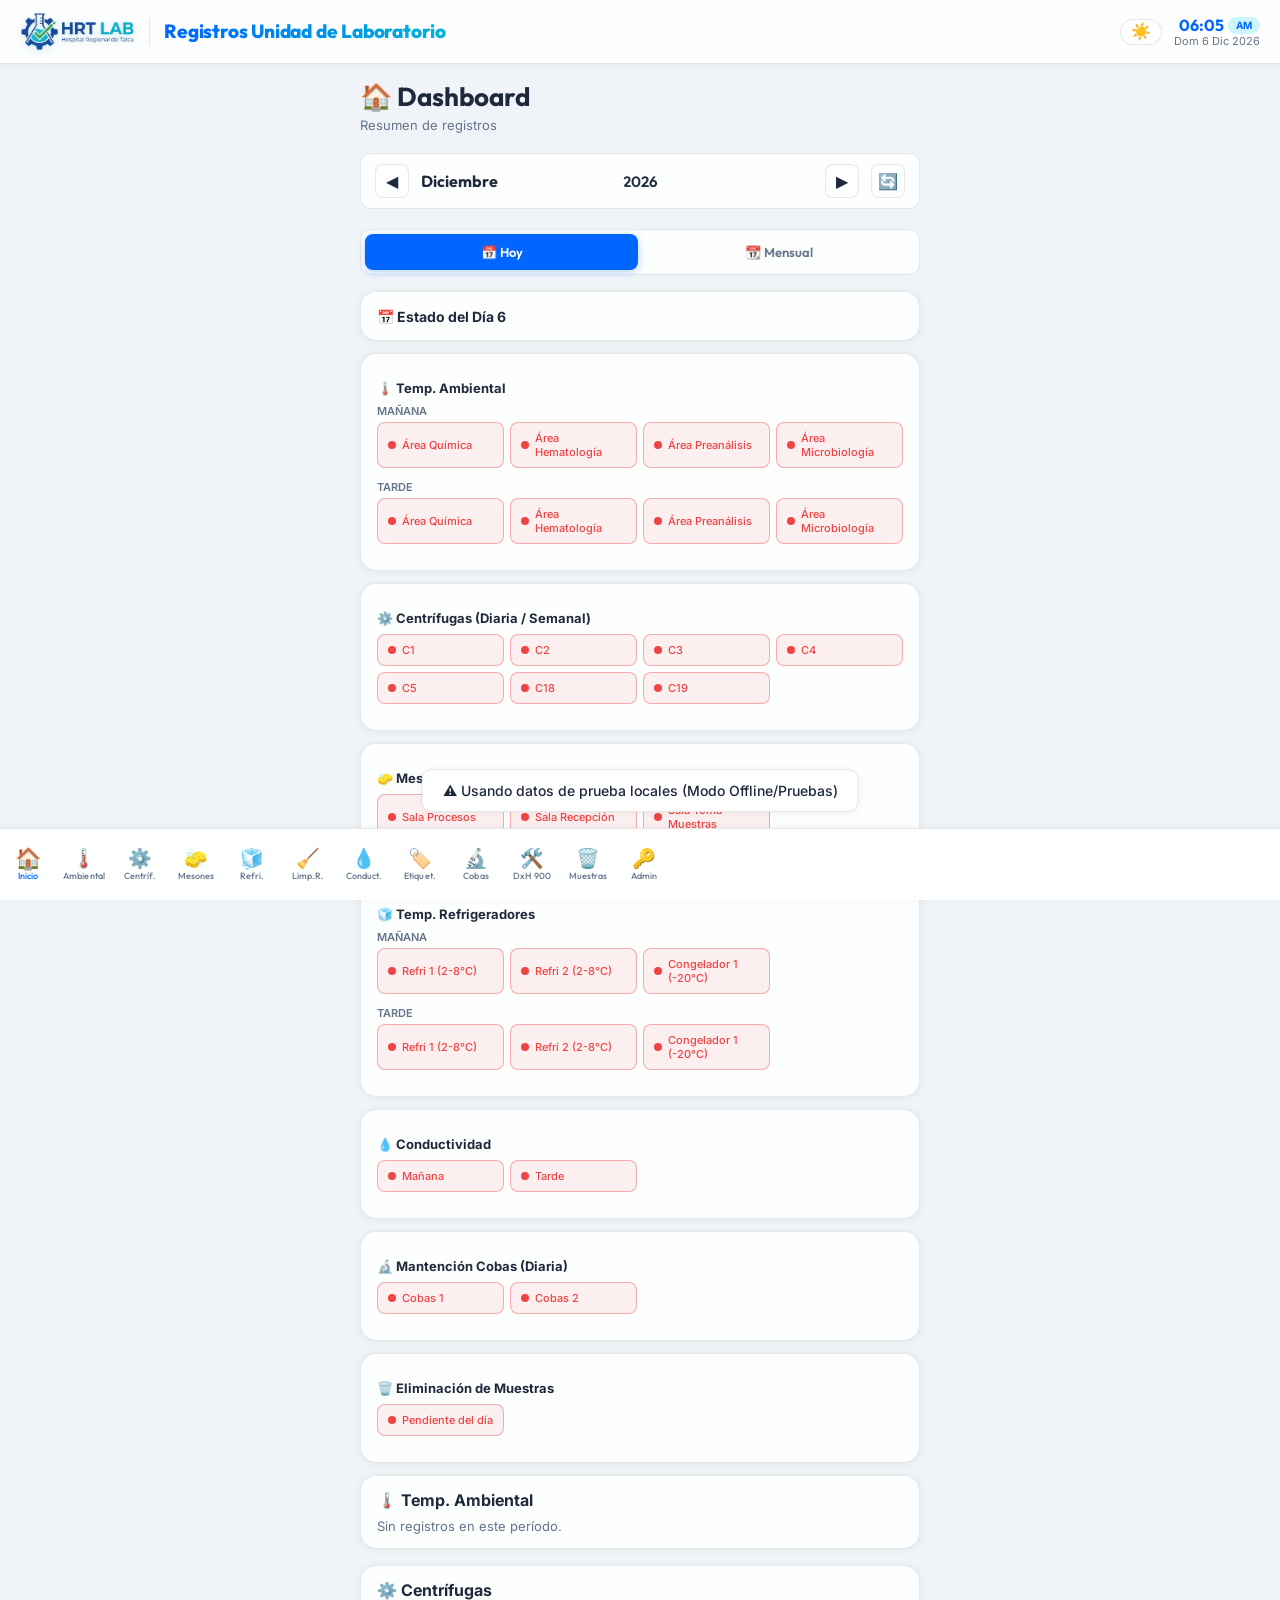
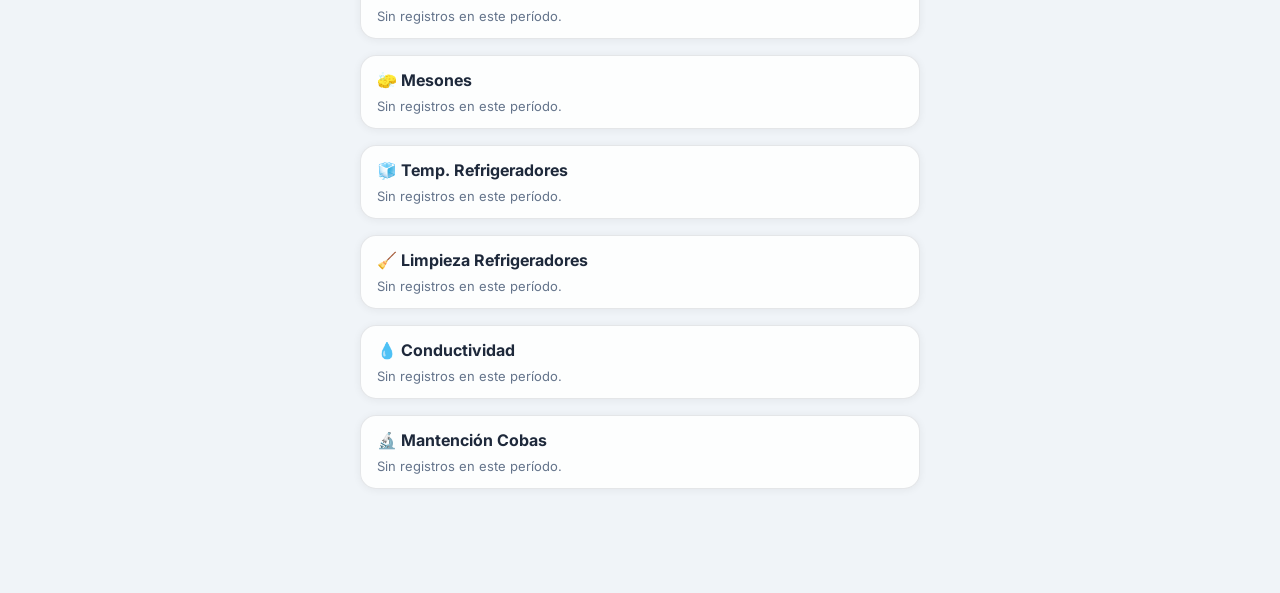
==== commit f8a118b4: "fix(header): diseno responsive mobile-first para reloj, logo y titulo del encabezado" ====
--- a/docs/index.html
+++ b/docs/index.html
@@ -33,14 +33,14 @@
       <div class="logo-text">Registros Unidad de Laboratorio</div>
     </div>
   </div>
-  <div style="display:flex;align-items:center;gap:10px;">
+  <div class="header-right">
     <button class="theme-toggle" id="theme-toggle" onclick="toggleTheme()" title="Cambiar tema">☀️</button>
     <div id="header-clock">
-      <div>
+      <div class="clock-time-wrap">
         <span class="clock-time" id="clock-time">--:--</span>
         <span id="header-ampm-badge" class="ampm-AM">AM</span>
       </div>
-      <div id="clock-date" style="font-size:11px;margin-top:2px;">-- --- ----</div>
+      <div id="clock-date">-- --- ----</div>
     </div>
   </div>
 </header>
--- a/docs/css/style.css
+++ b/docs/css/style.css
@@ -70,7 +70,7 @@
   display: flex;
   align-items: center;
   justify-content: space-between;
-  padding: 0 20px;
+  padding: 0 12px;
   background: var(--header-bg);
   backdrop-filter: blur(20px);
   -webkit-backdrop-filter: blur(20px);
@@ -78,23 +78,27 @@
   box-shadow: var(--card-shadow);
   z-index: 100;
   transition: background 0.3s;
+  box-sizing: border-box;
 }
 .header-logo {
   display: flex;
   align-items: center;
-  gap: 14px;
+  gap: 8px;
+  min-width: 0;
+  flex: 1 1 auto;
   z-index: 1;
 }
 .logo-img-wrapper {
   display: flex;
   align-items: center;
   justify-content: center;
-  height: 42px;
+  height: 34px;
+  flex-shrink: 0;
 }
 .header-logo-img {
-  height: 40px;
+  height: 32px;
   width: auto;
-  max-width: 180px;
+  max-width: 105px;
   object-fit: contain;
   filter: drop-shadow(0 2px 6px rgba(0, 150, 166, 0.2));
   transition: transform 0.2s ease;
@@ -107,20 +111,25 @@
 }
 .header-title-group {
   display: flex;
-  align-items: center;
+  flex-direction: column;
+  justify-content: center;
   border-left: 1.5px solid var(--border);
-  padding-left: 14px;
-  height: 28px;
+  padding-left: 8px;
+  min-width: 0;
 }
 .logo-text {
   font-family: 'Outfit', sans-serif;
-  font-weight: 800;
-  font-size: 19px;
-  letter-spacing: -0.3px;
+  font-weight: 700;
+  font-size: 13px;
+  letter-spacing: -0.2px;
   background: linear-gradient(to right, var(--primary), var(--secondary));
   -webkit-background-clip: text;
   -webkit-text-fill-color: transparent;
-  line-height: 1.1;
+  line-height: 1.15;
+  display: -webkit-box;
+  -webkit-line-clamp: 2;
+  -webkit-box-orient: vertical;
+  overflow: hidden;
 }
 [data-theme="dark"] .logo-text {
   background: linear-gradient(to right, #ffffff, #93c5fd);
@@ -139,27 +148,156 @@
 [data-theme="dark"] .logo-subtitle {
   color: #60a5fa;
 }
+.header-right {
+  display: flex;
+  align-items: center;
+  gap: 8px;
+  flex-shrink: 0;
+  margin-left: 6px;
+}
+.theme-toggle {
+  background: var(--bg-card);
+  border: 1px solid var(--border);
+  border-radius: 20px;
+  padding: 4px 8px;
+  font-size: 14px;
+  cursor: pointer;
+  transition: all 0.2s;
+  display: flex;
+  align-items: center;
+  justify-content: center;
+  line-height: 1;
+  flex-shrink: 0;
+}
+.theme-toggle:active { transform: scale(0.9); }
 #header-clock {
+  display: flex;
+  flex-direction: column;
+  align-items: flex-end;
+  justify-content: center;
   text-align: right;
-  font-size: 12px;
-  color: var(--text-dim);
+  flex-shrink: 0;
+  white-space: nowrap;
+  line-height: 1.2;
+}
+.clock-time-wrap {
+  display: flex;
+  align-items: center;
+  justify-content: flex-end;
+  white-space: nowrap;
 }
 #header-clock .clock-time {
   font-family: 'Outfit', sans-serif;
-  font-size: 16px;
-  font-weight: 600;
+  font-size: 14px;
+  font-weight: 700;
   color: var(--primary);
+  line-height: 1;
 }
 #header-ampm-badge {
   display: inline-block;
-  padding: 2px 8px;
-  border-radius: 20px;
-  font-size: 10px;
+  padding: 1px 5px;
+  border-radius: 12px;
+  font-size: 9px;
   font-weight: 700;
-  margin-left: 4px;
+  margin-left: 3px;
+  line-height: 1.3;
+  vertical-align: middle;
 }
 .ampm-AM { background: rgba(0,212,255,0.2); color: var(--primary); }
 .ampm-PM { background: rgba(124,58,237,0.2); color: #A78BFA; }
+#clock-date {
+  font-size: 10px;
+  color: var(--text-dim);
+  margin-top: 2px;
+  white-space: nowrap;
+  line-height: 1;
+}
+
+/* ── Header Responsive (Tablet & Desktop >= 600px) ────────── */
+@media (min-width: 600px) {
+  #app-header {
+    padding: 0 20px;
+  }
+  .header-logo {
+    gap: 14px;
+  }
+  .logo-img-wrapper {
+    height: 42px;
+  }
+  .header-logo-img {
+    height: 40px;
+    max-width: 180px;
+  }
+  .header-title-group {
+    padding-left: 14px;
+    height: 28px;
+  }
+  .logo-text {
+    font-size: 19px;
+    font-weight: 800;
+    line-height: 1.1;
+    display: block;
+    white-space: nowrap;
+  }
+  .header-right {
+    gap: 12px;
+    margin-left: 10px;
+  }
+  .theme-toggle {
+    padding: 4px 10px;
+    font-size: 16px;
+  }
+  #header-clock .clock-time {
+    font-size: 16px;
+  }
+  #header-ampm-badge {
+    padding: 2px 8px;
+    font-size: 10px;
+    margin-left: 4px;
+  }
+  #clock-date {
+    font-size: 11px;
+    margin-top: 2px;
+  }
+}
+
+/* ── Extra Small Mobile (<= 380px) ─────────────────────────── */
+@media (max-width: 380px) {
+  #app-header {
+    padding: 0 8px;
+  }
+  .header-logo {
+    gap: 6px;
+  }
+  .header-logo-img {
+    height: 28px;
+    max-width: 82px;
+  }
+  .header-title-group {
+    padding-left: 6px;
+  }
+  .logo-text {
+    font-size: 11.5px;
+  }
+  .header-right {
+    gap: 5px;
+    margin-left: 4px;
+  }
+  .theme-toggle {
+    padding: 3px 6px;
+    font-size: 13px;
+  }
+  #header-clock .clock-time {
+    font-size: 13px;
+  }
+  #header-ampm-badge {
+    padding: 1px 4px;
+    font-size: 8.5px;
+  }
+  #clock-date {
+    font-size: 9px;
+  }
+}
 
 /* ── Layout ────────────────────────────────────────────────── */
 #app-content {
@@ -691,21 +829,6 @@
   .section-title { font-size: 26px; }
 }
 
-/* ── Theme Toggle ──────────────────────────────────────────── */
-.theme-toggle {
-  background: var(--bg-card);
-  border: 1px solid var(--border);
-  border-radius: 20px;
-  padding: 4px 10px;
-  font-size: 16px;
-  cursor: pointer;
-  transition: all 0.2s;
-  display: flex;
-  align-items: center;
-  line-height: 1;
-}
-.theme-toggle:active { transform: scale(0.9); }
-
 /* ── Multi-Select Chips (Legacy & Compatibility) ────────────── */
 .chip-grid {
   display: flex;
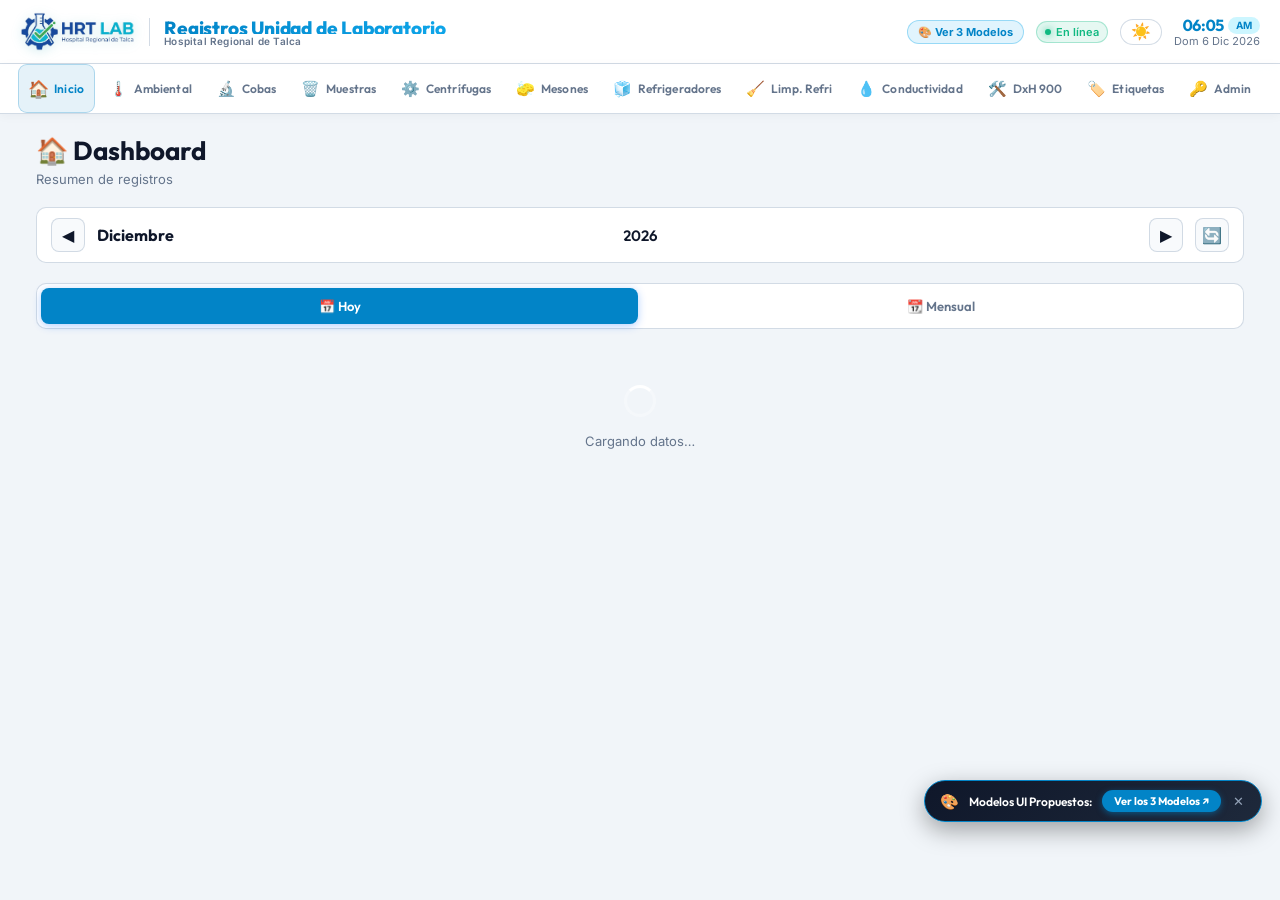
==== commit b93fb0dc: "perf: optimizacion concurrencia, fragmentacion de cache y render stale-while-revalidate v1.3.0" ====
--- a/docs/index.html
+++ b/docs/index.html
@@ -11,7 +11,7 @@
   <link rel="preconnect" href="https://fonts.googleapis.com" />
   <link rel="preconnect" href="https://fonts.gstatic.com" crossorigin />
   <link rel="stylesheet" href="https://fonts.googleapis.com/css2?family=Outfit:wght@300;400;500;600;700;800&family=Inter:wght@300;400;500;600&display=swap" media="print" onload="this.media='all'" />
-  <link rel="stylesheet" href="css/style.css?v=1.2.1" />
+  <link rel="stylesheet" href="css/style.css?v=2.0.0" />
 </head>
 <body>
 
@@ -31,9 +31,15 @@
     </div>
     <div class="header-title-group">
       <div class="logo-text">Registros Unidad de Laboratorio</div>
+      <div class="header-hospital-pill">Hospital Regional de Talca</div>
     </div>
   </div>
   <div class="header-right">
+    <a href="modelos.html" class="header-models-badge" title="Comparar los 3 modelos de diseño UI/UX">🎨 Ver 3 Modelos</a>
+    <div class="header-status-pill" title="Sistema en línea y sincronizado">
+      <span class="status-pulse-dot"></span>
+      <span class="status-pill-text">En línea</span>
+    </div>
     <button class="theme-toggle" id="theme-toggle" onclick="toggleTheme()" title="Cambiar tema">☀️</button>
     <div id="header-clock">
       <div class="clock-time-wrap">
@@ -182,7 +188,7 @@
           <h3 style="margin: 0; font-size: 1.1rem; font-weight: 700; color: var(--text-color, #1e293b);">📋 Últimos 20 Registros</h3>
           <p style="margin: 2px 0 0 0; font-size: 0.85rem; color: #64748b;">Visualiza, edita o elimina datos recientes de temperatura y humedad</p>
         </div>
-        <button type="button" class="btn btn-secondary" onclick="loadRecentTermo()" style="padding: 6px 12px; font-size: 0.85rem;">
+        <button type="button" class="btn btn-secondary" id="btn-refresh-recent-termo" onclick="loadRecentTermo()" style="padding: 6px 12px; font-size: 0.85rem;">
           🔄 Actualizar Lista
         </button>
       </div>
@@ -268,6 +274,38 @@
         </button>
       </form>
     </div>
+
+    <!-- Tarjeta: ÚLTIMOS REGISTROS CENTRÍFUGAS -->
+    <div class="card" style="margin-top: 24px;">
+      <div style="display: flex; justify-content: space-between; align-items: center; margin-bottom: 16px; flex-wrap: wrap; gap: 10px;">
+        <div>
+          <h3 style="margin: 0; font-size: 1.1rem; font-weight: 700; color: var(--text-color, #1e293b);">📋 Últimos Registros</h3>
+          <p style="margin: 2px 0 0 0; font-size: 0.85rem; color: #64748b;">Visualiza los datos recientes de mantención de centrífugas</p>
+        </div>
+        <button type="button" class="btn btn-secondary" id="btn-refresh-recent-centrifugas" onclick="loadRecentCentrifugas()" style="padding: 6px 12px; font-size: 0.85rem;">
+          🔄 Actualizar Lista
+        </button>
+      </div>
+
+      <div class="table-responsive" style="overflow-x: auto;">
+        <table class="table" id="table-recent-centrifugas" style="width: 100%; border-collapse: collapse; font-size: 0.84rem;">
+          <thead>
+            <tr style="border-bottom: 2px solid #e2e8f0; text-align: left;">
+              <th style="padding: 8px 4px; white-space: nowrap;">Fecha</th>
+              <th style="padding: 8px 4px;">Centrífuga</th>
+              <th style="padding: 8px 4px; text-align: center; white-space: nowrap;">Resp</th>
+              <th style="padding: 8px 4px; text-align: center; white-space: nowrap;">Tipo Mantención</th>
+              <th style="padding: 8px 4px; text-align: center; white-space: nowrap;">Acciones</th>
+            </tr>
+          </thead>
+          <tbody id="tbody-recent-centrifugas">
+            <tr>
+              <td colspan="5" style="text-align: center; padding: 16px; color: #94a3b8;">Cargando registros recientes...</td>
+            </tr>
+          </tbody>
+        </table>
+      </div>
+    </div>
   </section>
 
   <!-- ── SECCIÓN: MESONES ──────────────────────────────── -->
@@ -317,6 +355,37 @@
         </button>
       </form>
     </div>
+
+    <!-- Tarjeta: ÚLTIMOS REGISTROS MESONES -->
+    <div class="card" style="margin-top: 24px;">
+      <div style="display: flex; justify-content: space-between; align-items: center; margin-bottom: 16px; flex-wrap: wrap; gap: 10px;">
+        <div>
+          <h3 style="margin: 0; font-size: 1.1rem; font-weight: 700; color: var(--text-color, #1e293b);">📋 Últimos Registros</h3>
+          <p style="margin: 2px 0 0 0; font-size: 0.85rem; color: #64748b;">Visualiza los datos recientes de limpieza de mesones</p>
+        </div>
+        <button type="button" class="btn btn-secondary" id="btn-refresh-recent-mesones" onclick="loadRecentMesones()" style="padding: 6px 12px; font-size: 0.85rem;">
+          🔄 Actualizar Lista
+        </button>
+      </div>
+
+      <div class="table-responsive" style="overflow-x: auto;">
+        <table class="table" id="table-recent-mesones" style="width: 100%; border-collapse: collapse; font-size: 0.84rem;">
+          <thead>
+            <tr style="border-bottom: 2px solid #e2e8f0; text-align: left;">
+              <th style="padding: 8px 4px; white-space: nowrap;">Fecha</th>
+              <th style="padding: 8px 4px;">Sala</th>
+              <th style="padding: 8px 4px; text-align: center; white-space: nowrap;">Resp</th>
+              <th style="padding: 8px 4px; text-align: center; white-space: nowrap;">Acciones</th>
+            </tr>
+          </thead>
+          <tbody id="tbody-recent-mesones">
+            <tr>
+              <td colspan="4" style="text-align: center; padding: 16px; color: #94a3b8;">Cargando registros recientes...</td>
+            </tr>
+          </tbody>
+        </table>
+      </div>
+    </div>
   </section>
 
   <!-- ── SECCIÓN: TEMP REFRIGERADORES ──────────────────── -->
@@ -389,6 +458,39 @@
           <span id="btn-refri-text">💾 Guardar Registro</span>
         </button>
       </form>
+    </div>
+
+    <!-- Tarjeta: ÚLTIMOS REGISTROS TEMP. REFRIGERADORES -->
+    <div class="card" style="margin-top: 24px;">
+      <div style="display: flex; justify-content: space-between; align-items: center; margin-bottom: 16px; flex-wrap: wrap; gap: 10px;">
+        <div>
+          <h3 style="margin: 0; font-size: 1.1rem; font-weight: 700; color: var(--text-color, #1e293b);">📋 Últimos Registros</h3>
+          <p style="margin: 2px 0 0 0; font-size: 0.85rem; color: #64748b;">Visualiza los datos recientes de temperatura de refrigeradores</p>
+        </div>
+        <button type="button" class="btn btn-secondary" id="btn-refresh-recent-refri-temp" onclick="loadRecentRefriTemp()" style="padding: 6px 12px; font-size: 0.85rem;">
+          🔄 Actualizar Lista
+        </button>
+      </div>
+
+      <div class="table-responsive" style="overflow-x: auto;">
+        <table class="table" id="table-recent-refri-temp" style="width: 100%; border-collapse: collapse; font-size: 0.84rem;">
+          <thead>
+            <tr style="border-bottom: 2px solid #e2e8f0; text-align: left;">
+              <th style="padding: 8px 4px; white-space: nowrap;">Fecha / Turno</th>
+              <th style="padding: 8px 4px;">Equipo</th>
+              <th style="padding: 8px 4px; text-align: center; white-space: nowrap;">Temp (°C)</th>
+              <th style="padding: 8px 4px; text-align: center; white-space: nowrap;">Resp</th>
+              <th style="padding: 8px 4px;">Acción / Obs</th>
+              <th style="padding: 8px 4px; text-align: center; white-space: nowrap;">Acciones</th>
+            </tr>
+          </thead>
+          <tbody id="tbody-recent-refri-temp">
+            <tr>
+              <td colspan="6" style="text-align: center; padding: 16px; color: #94a3b8;">Cargando registros recientes...</td>
+            </tr>
+          </tbody>
+        </table>
+      </div>
     </div>
   </section>
 
@@ -447,6 +549,39 @@
         </button>
       </form>
     </div>
+
+    <!-- Tarjeta: ÚLTIMOS REGISTROS LIMPIEZA REFRIGERADORES -->
+    <div class="card" style="margin-top: 24px;">
+      <div style="display: flex; justify-content: space-between; align-items: center; margin-bottom: 16px; flex-wrap: wrap; gap: 10px;">
+        <div>
+          <h3 style="margin: 0; font-size: 1.1rem; font-weight: 700; color: var(--text-color, #1e293b);">📋 Últimos Registros</h3>
+          <p style="margin: 2px 0 0 0; font-size: 0.85rem; color: #64748b;">Visualiza los datos recientes de limpieza de refrigeradores</p>
+        </div>
+        <button type="button" class="btn btn-secondary" id="btn-refresh-recent-limp-refri" onclick="loadRecentLimpRefri()" style="padding: 6px 12px; font-size: 0.85rem;">
+          🔄 Actualizar Lista
+        </button>
+      </div>
+
+      <div class="table-responsive" style="overflow-x: auto;">
+        <table class="table" id="table-recent-limp-refri" style="width: 100%; border-collapse: collapse; font-size: 0.84rem;">
+          <thead>
+            <tr style="border-bottom: 2px solid #e2e8f0; text-align: left;">
+              <th style="padding: 8px 4px; white-space: nowrap;">Fecha</th>
+              <th style="padding: 8px 4px;">Tipo Mantención</th>
+              <th style="padding: 8px 4px;">Equipo</th>
+              <th style="padding: 8px 4px; text-align: center; white-space: nowrap;">Resp</th>
+              <th style="padding: 8px 4px;">Observaciones</th>
+              <th style="padding: 8px 4px; text-align: center; white-space: nowrap;">Acciones</th>
+            </tr>
+          </thead>
+          <tbody id="tbody-recent-limp-refri">
+            <tr>
+              <td colspan="6" style="text-align: center; padding: 16px; color: #94a3b8;">Cargando registros recientes...</td>
+            </tr>
+          </tbody>
+        </table>
+      </div>
+    </div>
   </section>
 
   <!-- ── SECCIÓN: CONDUCTIVIDAD DEL AGUA ─────────────────── -->
@@ -517,6 +652,38 @@
           <span id="btn-conduct-text">💾 Guardar Registro</span>
         </button>
       </form>
+    </div>
+
+    <!-- Tarjeta: ÚLTIMOS REGISTROS CONDUCTIVIDAD -->
+    <div class="card" style="margin-top: 24px;">
+      <div style="display: flex; justify-content: space-between; align-items: center; margin-bottom: 16px; flex-wrap: wrap; gap: 10px;">
+        <div>
+          <h3 style="margin: 0; font-size: 1.1rem; font-weight: 700; color: var(--text-color, #1e293b);">📋 Últimos Registros</h3>
+          <p style="margin: 2px 0 0 0; font-size: 0.85rem; color: #64748b;">Visualiza los datos recientes de conductividad del agua</p>
+        </div>
+        <button type="button" class="btn btn-secondary" id="btn-refresh-recent-conductividad" onclick="loadRecentConductividad()" style="padding: 6px 12px; font-size: 0.85rem;">
+          🔄 Actualizar Lista
+        </button>
+      </div>
+
+      <div class="table-responsive" style="overflow-x: auto;">
+        <table class="table" id="table-recent-conductividad" style="width: 100%; border-collapse: collapse; font-size: 0.84rem;">
+          <thead>
+            <tr style="border-bottom: 2px solid #e2e8f0; text-align: left;">
+              <th style="padding: 8px 4px; white-space: nowrap;">Fecha / Turno</th>
+              <th style="padding: 8px 4px; text-align: center; white-space: nowrap;">µS/cm</th>
+              <th style="padding: 8px 4px; text-align: center; white-space: nowrap;">Resp</th>
+              <th style="padding: 8px 4px;">Observaciones</th>
+              <th style="padding: 8px 4px; text-align: center; white-space: nowrap;">Acciones</th>
+            </tr>
+          </thead>
+          <tbody id="tbody-recent-conductividad">
+            <tr>
+              <td colspan="5" style="text-align: center; padding: 16px; color: #94a3b8;">Cargando registros recientes...</td>
+            </tr>
+          </tbody>
+        </table>
+      </div>
     </div>
   </section>
 
@@ -848,6 +1015,40 @@
         </button>
       </form>
     </div>
+
+    <!-- Tarjeta: ÚLTIMOS REGISTROS COBAS -->
+    <div class="card" style="margin-top: 24px;">
+      <div style="display: flex; justify-content: space-between; align-items: center; margin-bottom: 16px; flex-wrap: wrap; gap: 10px;">
+        <div>
+          <h3 style="margin: 0; font-size: 1.1rem; font-weight: 700; color: var(--text-color, #1e293b);">📋 Últimos Registros</h3>
+          <p style="margin: 2px 0 0 0; font-size: 0.85rem; color: #64748b;">Visualiza los datos recientes de mantención Cobas</p>
+        </div>
+        <button type="button" class="btn btn-secondary" id="btn-refresh-recent-cobas" onclick="loadRecentCobas()" style="padding: 6px 12px; font-size: 0.85rem;">
+          🔄 Actualizar Lista
+        </button>
+      </div>
+
+      <div class="table-responsive" style="overflow-x: auto;">
+        <table class="table" id="table-recent-cobas" style="width: 100%; border-collapse: collapse; font-size: 0.84rem;">
+          <thead>
+            <tr style="border-bottom: 2px solid #e2e8f0; text-align: left;">
+              <th style="padding: 8px 4px; white-space: nowrap;">Fecha</th>
+              <th style="padding: 8px 4px;">Equipo</th>
+              <th style="padding: 8px 4px; text-align: center; white-space: nowrap;">Resp</th>
+              <th style="padding: 8px 4px;">Frecuencia</th>
+              <th style="padding: 8px 4px;">Actividad</th>
+              <th style="padding: 8px 4px;">Obs</th>
+              <th style="padding: 8px 4px; text-align: center; white-space: nowrap;">Acciones</th>
+            </tr>
+          </thead>
+          <tbody id="tbody-recent-cobas">
+            <tr>
+              <td colspan="7" style="text-align: center; padding: 16px; color: #94a3b8;">Cargando registros recientes...</td>
+            </tr>
+          </tbody>
+        </table>
+      </div>
+    </div>
   </section>
 
   <!-- ── SECCIÓN: ADMIN / QR ─────────────────────────────── -->
@@ -1034,6 +1235,101 @@
         <span id="btn-notif-admin-text">💾 Guardar Configuración</span>
       </button>
     </div>
+
+    <!-- ── Sección: Configuración de Días No Hábiles HRT ── -->
+    <div class="card" style="margin-top:20px;" id="admin-dias-nohabiles-card">
+      <div class="revision-admin-header">
+        <span class="revision-admin-icon">📅</span>
+        <div>
+          <div class="revision-admin-title">Días No Hábiles Excepcionales (HRT)</div>
+          <div class="revision-admin-subtitle">Agregue feriados institucionales o días no hábiles específicos del Hospital de Talca</div>
+        </div>
+      </div>
+
+      <!-- Formulario para agregar día no hábil -->
+      <div style="margin-top:16px; border: 1px solid var(--border-color, #e2e8f0); padding:16px; border-radius:8px;">
+        <div class="form-group">
+          <label class="form-label" for="hrt-fecha">Fecha No Hábil</label>
+          <input type="date" id="hrt-fecha" class="form-control" required />
+        </div>
+        <div class="form-group" style="margin-top:12px;">
+          <label class="form-label" for="hrt-admin-pwd">Contraseña de Administrador</label>
+          <input type="password" id="hrt-admin-pwd" class="form-control" placeholder="••••••" required />
+        </div>
+        <div id="hrt-admin-error" class="alert-banner alert-danger" style="display:none; margin-bottom:12px; margin-top:12px;"></div>
+        <div id="hrt-admin-success" class="alert-banner alert-success" style="display:none; margin-bottom:12px; margin-top:12px;"></div>
+        <button class="btn btn-primary" onclick="addDiaNoHabilHRTAdmin()" id="btn-add-hrt" style="margin-top:12px;">
+          <div class="spinner" id="spinner-hrt-admin" style="display:none;"></div>
+          <span>➕ Agregar Día No Hábil</span>
+        </button>
+      </div>
+
+      <!-- Tabla de días agregados -->
+      <div style="margin-top:16px;">
+        <strong style="font-size:14px; display:block; margin-bottom:8px;">Fechas Registradas</strong>
+        <div id="hrt-list-container">
+          <div style="text-align: center; padding: 12px; color: var(--text-muted-color);">
+            Cargando fechas...
+          </div>
+        </div>
+      </div>
+    </div>
+  </section>
+
+  <!-- ── SECCIÓN: REGISTRO DE REPARACIONES DXH 900 URGENCIAS ───── -->
+  <section id="section-dxh900" class="section">
+    <p class="section-title">🛠️ DxH 900 Urgencias</p>
+    <p class="section-subtitle">Registro de reparaciones e intervenciones del equipo</p>
+
+    <!-- Registrar Nueva Reparación -->
+    <div class="card">
+      <h3 style="margin:0 0 12px 0; font-size:16px; font-weight:700; color:var(--text-color);">📝 Registrar Intervención</h3>
+      
+      <form id="form-dxh900" autocomplete="off" onsubmit="saveDxH900RegistroForm(event)">
+        <div class="form-row">
+          <div class="form-group">
+            <label class="form-label" for="dxh-fecha">Fecha</label>
+            <input type="date" id="dxh-fecha" class="form-control" required />
+          </div>
+          <div class="form-group">
+            <label class="form-label" for="dxh-usuario">Usuario Responsable</label>
+            <input type="text" id="dxh-usuario" class="form-control" placeholder="Responsable de la intervención" required />
+          </div>
+        </div>
+
+        <div class="form-group">
+          <label class="form-label" for="dxh-especialista">Nombre del Especialista</label>
+          <input type="text" id="dxh-especialista" class="form-control" placeholder="Nombre del especialista" required />
+        </div>
+
+        <div class="form-group">
+          <label class="form-label" for="dxh-descripcion">Descripción de la Intervención</label>
+          <textarea id="dxh-descripcion" class="form-control" rows="3" placeholder="Detalle la reparación o intervención realizada..." required style="resize:vertical; min-height:80px;"></textarea>
+        </div>
+
+        <button type="submit" class="btn btn-primary" id="btn-dxh-submit" style="margin-top:8px;">
+          <div class="spinner" id="spinner-dxh"></div>
+          <span id="btn-dxh-text">💾 Registrar Reparación</span>
+        </button>
+      </form>
+    </div>
+
+    <!-- Historial de Intervenciones -->
+    <div class="card">
+      <h3 style="margin:0 0 12px 0; font-size:16px; font-weight:700; color:var(--text-color);">📜 Historial de Reparaciones</h3>
+      
+      <div id="dxh-loading" style="text-align:center; padding:16px; display:none;">
+        <div class="spinner visible" style="margin:0 auto; width:20px; height:20px; border-width:2px;"></div>
+      </div>
+
+      <div id="dxh-history-empty" style="text-align:center; padding:16px; color:var(--text-dim); font-size:13px;">
+        Sin registros en el historial de reparaciones.
+      </div>
+
+      <div id="dxh-history-list" style="display:none; max-height:300px; overflow-y:auto; border-radius:8px; border:1px solid rgba(255,255,255,0.06);">
+        <!-- Se rellena con JS -->
+      </div>
+    </div>
   </section>
 
   <!-- ── SECCIÓN: REGISTRO DE ELIMINACIÓN DE MUESTRAS ─────────── -->
@@ -1121,47 +1417,149 @@
     <span class="nav-icon">🌡️</span>
     <span class="nav-label">Ambiental</span>
   </button>
-  <button class="nav-item" data-section="centrifugas" onclick="navigateTo('centrifugas')">
-    <span class="nav-icon">⚙️</span>
-    <span class="nav-label">Centríf.</span>
-  </button>
-  <button class="nav-item" data-section="mesones" onclick="navigateTo('mesones')">
-    <span class="nav-icon">🧽</span>
-    <span class="nav-label">Mesones</span>
-  </button>
-  <button class="nav-item" data-section="refri-temp" onclick="navigateTo('refri-temp')">
-    <span class="nav-icon">🧊</span>
-    <span class="nav-label">Refri.</span>
-  </button>
-  <button class="nav-item" data-section="limp-refri" onclick="navigateTo('limp-refri')">
-    <span class="nav-icon">🧹</span>
-    <span class="nav-label">Limp.R.</span>
-  </button>
-  <button class="nav-item" data-section="conductividad" onclick="navigateTo('conductividad')">
-    <span class="nav-icon">💧</span>
-    <span class="nav-label">Conduct.</span>
-  </button>
-  <button class="nav-item" data-section="etiquetadoras" onclick="navigateTo('etiquetadoras')">
-    <span class="nav-icon">🏷️</span>
-    <span class="nav-label">Etiquet.</span>
-  </button>
   <button class="nav-item" data-section="cobas" onclick="navigateTo('cobas')">
     <span class="nav-icon">🔬</span>
     <span class="nav-label">Cobas</span>
-  </button>
-  <button class="nav-item" data-section="dxh900" onclick="navigateTo('dxh900')">
-    <span class="nav-icon">🛠️</span>
-    <span class="nav-label">DxH 900</span>
   </button>
   <button class="nav-item" data-section="elim-muestras" onclick="navigateTo('elim-muestras')">
     <span class="nav-icon">🗑️</span>
     <span class="nav-label">Muestras</span>
   </button>
-  <button class="nav-item" data-section="admin" onclick="navigateTo('admin')">
+  <button class="nav-item nav-item-more" id="btn-more-modules" onclick="toggleModuleDrawer(event)" title="Todos los módulos">
+    <span class="nav-icon">📑</span>
+    <span class="nav-label">Módulos</span>
+  </button>
+
+  <!-- Módulos adicionales visibles en Desktop / Tablet (>= 768px) -->
+  <button class="nav-item nav-desktop-only" data-section="centrifugas" onclick="navigateTo('centrifugas')">
+    <span class="nav-icon">⚙️</span>
+    <span class="nav-label">Centrífugas</span>
+  </button>
+  <button class="nav-item nav-desktop-only" data-section="mesones" onclick="navigateTo('mesones')">
+    <span class="nav-icon">🧽</span>
+    <span class="nav-label">Mesones</span>
+  </button>
+  <button class="nav-item nav-desktop-only" data-section="refri-temp" onclick="navigateTo('refri-temp')">
+    <span class="nav-icon">🧊</span>
+    <span class="nav-label">Refrigeradores</span>
+  </button>
+  <button class="nav-item nav-desktop-only" data-section="limp-refri" onclick="navigateTo('limp-refri')">
+    <span class="nav-icon">🧹</span>
+    <span class="nav-label">Limp. Refri</span>
+  </button>
+  <button class="nav-item nav-desktop-only" data-section="conductividad" onclick="navigateTo('conductividad')">
+    <span class="nav-icon">💧</span>
+    <span class="nav-label">Conductividad</span>
+  </button>
+  <button class="nav-item nav-desktop-only" data-section="dxh900" onclick="navigateTo('dxh900')">
+    <span class="nav-icon">🛠️</span>
+    <span class="nav-label">DxH 900</span>
+  </button>
+  <button class="nav-item nav-desktop-only" data-section="etiquetadoras" onclick="navigateTo('etiquetadoras')">
+    <span class="nav-icon">🏷️</span>
+    <span class="nav-label">Etiquetas</span>
+  </button>
+  <button class="nav-item nav-desktop-only" data-section="admin" onclick="navigateTo('admin')">
     <span class="nav-icon">🔑</span>
     <span class="nav-label">Admin</span>
   </button>
 </nav>
+
+<!-- ══ DRAWER / BOTTOM SHEET DE MÓDULOS (MÓVIL) ═════════════ -->
+<div id="module-drawer-backdrop" class="module-drawer-backdrop" style="display:none;" onclick="closeModuleDrawer()"></div>
+<div id="module-drawer" class="module-drawer" aria-hidden="true">
+  <div class="drawer-handle-bar" onclick="closeModuleDrawer()">
+    <div class="drawer-handle"></div>
+  </div>
+  <div class="drawer-header">
+    <div class="drawer-title-group">
+      <span class="drawer-icon">📑</span>
+      <div>
+        <h3 class="drawer-title">Módulos del Laboratorio</h3>
+        <p class="drawer-subtitle">Acceso directo a todos los registros y formularios</p>
+      </div>
+    </div>
+    <button type="button" class="drawer-close-btn" onclick="closeModuleDrawer()" title="Cerrar">✕</button>
+  </div>
+  <div class="drawer-body">
+    
+    <!-- Categoría 1: Ambiente y Salas -->
+    <div class="drawer-category">
+      <div class="drawer-cat-label">
+        <span>🌡️</span> Salas y Control Ambiental
+      </div>
+      <div class="drawer-grid">
+        <button type="button" class="drawer-item nav-item" data-section="termo" onclick="navigateTo('termo')">
+          <span class="drawer-item-icon">🌡️</span>
+          <span class="drawer-item-text">T° y Humedad</span>
+        </button>
+        <button type="button" class="drawer-item nav-item" data-section="mesones" onclick="navigateTo('mesones')">
+          <span class="drawer-item-icon">🧽</span>
+          <span class="drawer-item-text">Mesones</span>
+        </button>
+        <button type="button" class="drawer-item nav-item" data-section="conductividad" onclick="navigateTo('conductividad')">
+          <span class="drawer-item-icon">💧</span>
+          <span class="drawer-item-text">Conductividad</span>
+        </button>
+      </div>
+    </div>
+
+    <!-- Categoría 2: Equipos e Instrumental -->
+    <div class="drawer-category">
+      <div class="drawer-cat-label">
+        <span>🔬</span> Equipos e Instrumental Clínico
+      </div>
+      <div class="drawer-grid">
+        <button type="button" class="drawer-item nav-item" data-section="cobas" onclick="navigateTo('cobas')">
+          <span class="drawer-item-icon">🔬</span>
+          <span class="drawer-item-text">Cobas 1 y 2</span>
+        </button>
+        <button type="button" class="drawer-item nav-item" data-section="dxh900" onclick="navigateTo('dxh900')">
+          <span class="drawer-item-icon">🛠️</span>
+          <span class="drawer-item-text">DxH 900</span>
+        </button>
+        <button type="button" class="drawer-item nav-item" data-section="centrifugas" onclick="navigateTo('centrifugas')">
+          <span class="drawer-item-icon">⚙️</span>
+          <span class="drawer-item-text">Centrífugas</span>
+        </button>
+        <button type="button" class="drawer-item nav-item" data-section="refri-temp" onclick="navigateTo('refri-temp')">
+          <span class="drawer-item-icon">🧊</span>
+          <span class="drawer-item-text">Refri. T°</span>
+        </button>
+        <button type="button" class="drawer-item nav-item" data-section="limp-refri" onclick="navigateTo('limp-refri')">
+          <span class="drawer-item-icon">🧹</span>
+          <span class="drawer-item-text">Limp. Refri.</span>
+        </button>
+      </div>
+    </div>
+
+    <!-- Categoría 3: Gestión y Calidad -->
+    <div class="drawer-category">
+      <div class="drawer-cat-label">
+        <span>📋</span> Gestión, Calidad y Control
+      </div>
+      <div class="drawer-grid">
+        <button type="button" class="drawer-item nav-item" data-section="elim-muestras" onclick="navigateTo('elim-muestras')">
+          <span class="drawer-item-icon">🗑️</span>
+          <span class="drawer-item-text">Muestras</span>
+        </button>
+        <button type="button" class="drawer-item nav-item" data-section="etiquetadoras" onclick="navigateTo('etiquetadoras')">
+          <span class="drawer-item-icon">🏷️</span>
+          <span class="drawer-item-text">Etiquetas QR</span>
+        </button>
+        <button type="button" class="drawer-item nav-item" data-section="admin" onclick="navigateTo('admin')">
+          <span class="drawer-item-icon">🔑</span>
+          <span class="drawer-item-text">Administración</span>
+        </button>
+        <button type="button" class="drawer-item nav-item" data-section="dashboard" onclick="navigateTo('dashboard')">
+          <span class="drawer-item-icon">🏠</span>
+          <span class="drawer-item-text">Dashboard</span>
+        </button>
+      </div>
+    </div>
+
+  </div>
+</div>
 
 <!-- ══ MODALES ═══════════════════════════════════════════════ -->
 <div id="modal-overlay" onclick="closeModal(event)">
@@ -1715,12 +2113,20 @@
   </div>
 </div>
 
+<!-- ══ FLOATING PILL: COMPARADOR DE MODELOS DE DISEÑO ══════ -->
+<div id="floating-modelos-pill" style="position:fixed; bottom:78px; right:18px; z-index:9999; background:linear-gradient(135deg, #0f172a, #1e293b); color:#ffffff; border:1.5px solid #0284c7; padding:9px 15px; border-radius:999px; box-shadow:0 8px 24px rgba(0,0,0,0.35); display:flex; align-items:center; gap:10px; font-family:'Outfit',sans-serif; font-size:12px; font-weight:600;">
+  <span style="font-size:15px;">🎨</span>
+  <span>Modelos UI Propuestos:</span>
+  <a href="modelos.html" style="background:#0284c7; color:#ffffff; text-decoration:none; padding:4px 12px; border-radius:999px; font-weight:700; font-size:11px; white-space:nowrap; box-shadow:0 2px 6px rgba(2,132,199,0.5);">Ver los 3 Modelos ↗</a>
+  <button type="button" onclick="document.getElementById('floating-modelos-pill').style.display='none'" style="background:transparent; border:none; color:#94a3b8; cursor:pointer; font-size:13px; padding:0 2px;" title="Cerrar">✕</button>
+</div>
+
 <!-- ══ TOAST ════════════════════════════════════════════════ -->
 <div id="toast"></div>
 
 <!-- ══ SCRIPTS ══════════════════════════════════════════════ -->
 <script src="js/qrcode.min.js"></script>
-<script src="js/app-core.js?v=1.2.1"></script>
-<script src="js/app-dash.js?v=1.2.1"></script>
+<script src="js/app-core.js?v=2.0.0"></script>
+<script src="js/app-dash.js?v=2.0.0"></script>
 </body>
 </html>
--- a/docs/css/style.css
+++ b/docs/css/style.css
@@ -5,44 +5,44 @@
 
 /* ── Variables (Light Mode Default) ────────────────────────── */
 :root {
-  --bg-dark:     #F0F4F8;
-  --bg-card:     rgba(255,255,255,0.85);
-  --bg-card2:    rgba(255,255,255,0.95);
-  --border:      rgba(15,23,42,0.10);
-  --primary:     #0066FF;
-  --primary-dim: rgba(0,102,255,0.10);
-  --secondary:   #00B4D8;
-  --accent:      #7C3AED;
+  --bg-dark:     #F1F5F9;
+  --bg-card:     #FFFFFF;
+  --bg-card2:    #F8FAFC;
+  --border:      rgba(203, 213, 225, 0.85);
+  --primary:     #0284C7;
+  --primary-dim: rgba(2, 132, 199, 0.10);
+  --secondary:   #0EA5E9;
+  --accent:      #6366F1;
   --success:     #10B981;
   --warning:     #F59E0B;
   --danger:      #EF4444;
-  --text:        #1E293B;
+  --text:        #0F172A;
   --text-dim:    #64748B;
   --radius:      16px;
   --radius-sm:   10px;
-  --nav-h:       72px;
+  --nav-h:       70px;
   --header-h:    64px;
-  --header-bg:   rgba(255,255,255,0.88);
-  --nav-bg:      rgba(255,255,255,0.92);
-  --card-shadow: 0 1px 8px rgba(15,23,42,0.06);
-  --opt-bg:      #fff;
+  --header-bg:   rgba(255, 255, 255, 0.94);
+  --nav-bg:      rgba(255, 255, 255, 0.96);
+  --card-shadow: 0 1px 4px rgba(15, 23, 42, 0.05), 0 4px 12px -2px rgba(15, 23, 42, 0.04);
+  --opt-bg:      #FFFFFF;
 }
 
 /* ── Dark Mode ────────────────────────────────────────────── */
 [data-theme="dark"] {
-  --bg-dark:     #0B1426;
-  --bg-card:     rgba(255,255,255,0.05);
-  --bg-card2:    rgba(255,255,255,0.08);
-  --border:      rgba(255,255,255,0.10);
-  --primary:     #00D4FF;
-  --primary-dim: rgba(0,212,255,0.15);
-  --secondary:   #0066FF;
-  --text:        #F0F6FF;
-  --text-dim:    rgba(240,246,255,0.55);
-  --header-bg:   rgba(11,20,38,0.88);
-  --nav-bg:      rgba(11,20,38,0.92);
-  --card-shadow: 0 2px 12px rgba(0,0,0,0.3);
-  --opt-bg:      #0D1A2E;
+  --bg-dark:     #0B132B;
+  --bg-card:     rgba(19, 30, 54, 0.88);
+  --bg-card2:    rgba(27, 42, 74, 0.92);
+  --border:      rgba(148, 163, 184, 0.18);
+  --primary:     #38BDF8;
+  --primary-dim: rgba(56, 189, 248, 0.15);
+  --secondary:   #0284C7;
+  --text:        #F8FAFC;
+  --text-dim:    #94A3B8;
+  --header-bg:   rgba(11, 19, 43, 0.94);
+  --nav-bg:      rgba(11, 19, 43, 0.96);
+  --card-shadow: 0 4px 20px -4px rgba(0, 0, 0, 0.45);
+  --opt-bg:      #0F172A;
 }
 
 /* ── Reset ─────────────────────────────────────────────────── */
@@ -148,6 +148,20 @@
 [data-theme="dark"] .logo-subtitle {
   color: #60a5fa;
 }
+.header-hospital-pill {
+  font-size: 10px;
+  font-weight: 600;
+  color: var(--text-dim);
+  letter-spacing: 0.2px;
+  margin-top: 2px;
+  line-height: 1;
+  display: flex;
+  align-items: center;
+  gap: 4px;
+}
+[data-theme="dark"] .header-hospital-pill {
+  color: #94A3B8;
+}
 .header-right {
   display: flex;
   align-items: center;
@@ -155,6 +169,139 @@
   flex-shrink: 0;
   margin-left: 6px;
 }
+.header-status-pill {
+  display: inline-flex;
+  align-items: center;
+  gap: 5px;
+  padding: 3px 8px;
+  border-radius: 20px;
+  font-size: 11px;
+  font-weight: 600;
+  background: rgba(16, 185, 129, 0.1);
+  border: 1px solid rgba(16, 185, 129, 0.3);
+  color: var(--success);
+  white-space: nowrap;
+}
+.status-pulse-dot {
+  width: 6px;
+  height: 6px;
+  border-radius: 50%;
+  background: var(--success);
+  box-shadow: 0 0 8px var(--success);
+  animation: pulseDot 2s infinite;
+}
+@keyframes pulseDot {
+  0%, 100% { opacity: 1; transform: scale(1); }
+  50% { opacity: 0.55; transform: scale(1.15); }
+}
+@media (max-width: 480px) {
+  .header-status-pill {
+    display: none;
+  }
+}
+
+/* ══ BANNER Y ENLACE COMPARADOR DE MODELOS UI ══ */
+.banner-modelos-ui {
+  background: linear-gradient(90deg, #0f172a 0%, #1e293b 100%);
+  color: #f8fafc;
+  padding: 8px 16px;
+  display: flex;
+  align-items: center;
+  justify-content: space-between;
+  gap: 12px;
+  border-bottom: 2px solid #0284c7;
+  font-family: 'Outfit', -apple-system, BlinkMacSystemFont, sans-serif;
+  font-size: 13px;
+  position: relative;
+  z-index: 1000;
+  box-shadow: 0 4px 14px rgba(0,0,0,0.25);
+}
+.banner-modelos-content {
+  display: flex;
+  align-items: center;
+  gap: 10px;
+  min-width: 0;
+}
+.banner-icon {
+  font-size: 18px;
+  flex-shrink: 0;
+}
+.banner-text {
+  line-height: 1.35;
+  color: #cbd5e1;
+}
+.banner-text strong {
+  color: #38bdf8;
+}
+.banner-modelos-actions {
+  display: flex;
+  align-items: center;
+  gap: 8px;
+  flex-shrink: 0;
+}
+.banner-btn-open {
+  background: linear-gradient(135deg, #0284c7, #2563eb);
+  color: #ffffff !important;
+  font-weight: 700;
+  font-size: 12px;
+  padding: 6px 13px;
+  border-radius: 8px;
+  text-decoration: none;
+  display: inline-flex;
+  align-items: center;
+  gap: 6px;
+  box-shadow: 0 2px 8px rgba(2, 132, 199, 0.4);
+  transition: all 0.2s ease;
+  white-space: nowrap;
+}
+.banner-btn-open:hover {
+  filter: brightness(1.1);
+  transform: translateY(-1px);
+}
+.banner-btn-close {
+  background: transparent;
+  border: none;
+  color: #94a3b8;
+  font-size: 15px;
+  cursor: pointer;
+  padding: 4px 6px;
+  border-radius: 6px;
+  transition: color 0.15s;
+}
+.banner-btn-close:hover {
+  color: #ffffff;
+}
+
+.header-models-badge {
+  display: inline-flex;
+  align-items: center;
+  gap: 4px;
+  padding: 4px 10px;
+  border-radius: 20px;
+  font-size: 11px;
+  font-weight: 700;
+  background: rgba(14, 165, 233, 0.12);
+  border: 1px solid rgba(14, 165, 233, 0.35);
+  color: #0284c7;
+  text-decoration: none;
+  white-space: nowrap;
+  transition: all 0.2s ease;
+}
+[data-theme="dark"] .header-models-badge {
+  background: rgba(56, 189, 248, 0.15);
+  border-color: rgba(56, 189, 248, 0.4);
+  color: #38bdf8;
+}
+.header-models-badge:hover {
+  background: #0284c7;
+  color: #ffffff;
+}
+@media (max-width: 600px) {
+  .banner-text span.banner-desc-full {
+    display: none;
+  }
+}
+
 .theme-toggle {
   background: var(--bg-card);
   border: 1px solid var(--border);
@@ -192,6 +339,7 @@
   font-weight: 700;
   color: var(--primary);
   line-height: 1;
+  font-variant-numeric: tabular-nums;
 }
 #header-ampm-badge {
   display: inline-block;
@@ -211,6 +359,7 @@
   margin-top: 2px;
   white-space: nowrap;
   line-height: 1;
+  font-variant-numeric: tabular-nums;
 }
 
 /* ── Header Responsive (Tablet & Desktop >= 600px) ────────── */
@@ -336,20 +485,21 @@
   background: var(--bg-card);
   border: 1px solid var(--border);
   border-radius: var(--radius);
-  padding: 20px;
+  padding: 22px;
   backdrop-filter: blur(10px);
   -webkit-backdrop-filter: blur(10px);
   box-shadow: var(--card-shadow);
-  margin-bottom: 16px;
-}
-.card-sm { padding: 14px 16px; }
+  margin-bottom: 18px;
+  transition: box-shadow 0.2s, border-color 0.2s;
+}
+.card-sm { padding: 14px 18px; }
 
 /* ── Forms ─────────────────────────────────────────────────── */
 .form-group { margin-bottom: 16px; }
 .form-label {
   display: block;
-  font-size: 12px;
-  font-weight: 600;
+  font-size: 11.5px;
+  font-weight: 700;
   color: var(--text-dim);
   text-transform: uppercase;
   letter-spacing: 0.6px;
@@ -357,21 +507,21 @@
 }
 .form-control {
   width: 100%;
-  background: rgba(255,255,255,0.06);
+  background: var(--bg-card2);
   border: 1px solid var(--border);
   border-radius: var(--radius-sm);
   color: var(--text);
   font-family: 'Inter', sans-serif;
-  font-size: 15px;
-  padding: 12px 14px;
+  font-size: 14.5px;
+  padding: 11px 13px;
   outline: none;
-  transition: border-color 0.2s, box-shadow 0.2s;
+  transition: border-color 0.2s, box-shadow 0.2s, background 0.2s;
   -webkit-appearance: none;
   appearance: none;
 }
 .form-control:focus {
   border-color: var(--primary);
-  box-shadow: 0 0 0 3px rgba(0,212,255,0.12);
+  box-shadow: 0 0 0 3px var(--primary-dim);
 }
 .form-control option { background: var(--opt-bg); color: var(--text); }
 .form-row {
@@ -542,7 +692,7 @@
 .spinner.visible { display: inline-block; }
 @keyframes spin { to { transform: rotate(360deg); } }
 
-/* ── Bottom Navigation ─────────────────────────────────────── */
+/* ── Bottom Navigation & Adaptive Desktop Bar ────────────── */
 #bottom-nav {
   position: fixed;
   bottom: 0; left: 0; right: 0;
@@ -552,35 +702,273 @@
   backdrop-filter: blur(20px);
   -webkit-backdrop-filter: blur(20px);
   border-top: 1px solid var(--border);
-  box-shadow: 0 -1px 8px rgba(0,0,0,0.05);
+  box-shadow: 0 -2px 12px rgba(15,23,42,0.06);
   z-index: 100;
   padding-bottom: env(safe-area-inset-bottom);
   overflow-x: auto;
   -webkit-overflow-scrolling: touch;
   scrollbar-width: none;
+  transition: all 0.3s ease;
 }
 #bottom-nav::-webkit-scrollbar { display: none; }
 .nav-item {
-  flex: 0 0 auto;
-  min-width: 56px;
+  flex: 1 1 0;
+  min-width: 0;
   display: flex;
   flex-direction: column;
   align-items: center;
   justify-content: center;
-  gap: 2px;
-  cursor: pointer;
-  transition: all 0.2s;
+  gap: 3px;
+  cursor: pointer;
+  transition: all 0.2s cubic-bezier(0.16, 1, 0.3, 1);
   color: var(--text-dim);
   -webkit-tap-highlight-color: transparent;
   border: none;
   background: none;
-  padding: 4px 2px;
+  padding: 6px 2px;
 }
 .nav-item:active { transform: scale(0.92); }
 .nav-icon { font-size: 19px; line-height: 1; transition: transform 0.2s; }
-.nav-label { font-size: 9px; font-family: 'Outfit', sans-serif; font-weight: 500; letter-spacing: 0.1px; white-space: nowrap; }
-.nav-item.active { color: var(--primary); }
-.nav-item.active .nav-icon { transform: scale(1.12); }
+.nav-label { font-size: 10px; font-family: 'Outfit', sans-serif; font-weight: 600; letter-spacing: 0.1px; white-space: nowrap; }
+.nav-item.active { color: var(--primary); font-weight: 700; }
+.nav-item.active .nav-icon { transform: scale(1.14); }
+
+/* Nav Item More & Indicator */
+.nav-item-more {
+  position: relative;
+}
+.nav-item-more.sub-active .nav-icon {
+  color: var(--primary);
+}
+.nav-item-more.sub-active::after {
+  content: '';
+  position: absolute;
+  top: 6px;
+  right: calc(50% - 14px);
+  width: 7px;
+  height: 7px;
+  background: var(--primary);
+  border-radius: 50%;
+  box-shadow: 0 0 8px var(--primary);
+  border: 1.5px solid var(--nav-bg);
+}
+
+@media (max-width: 767px) {
+  .nav-desktop-only {
+    display: none !important;
+  }
+}
+
+/* ── Desktop Docked Navigation (>= 768px) ─────────────────── */
+@media (min-width: 768px) {
+  #bottom-nav {
+    top: var(--header-h);
+    bottom: auto;
+    height: 50px;
+    padding: 0 16px;
+    border-top: none;
+    border-bottom: 1px solid var(--border);
+    box-shadow: 0 2px 10px rgba(15,23,42,0.04);
+    background: var(--header-bg);
+    justify-content: center;
+    gap: 3px;
+    padding-bottom: 0;
+  }
+  .nav-item-more,
+  .module-drawer,
+  .module-drawer-backdrop {
+    display: none !important;
+  }
+  .nav-desktop-only {
+    display: inline-flex !important;
+  }
+  .nav-item {
+    flex: 0 0 auto;
+    flex-direction: row;
+    gap: 6px;
+    padding: 7px 11px;
+    border-radius: 9px;
+    min-width: auto;
+  }
+  .nav-icon {
+    font-size: 15px;
+  }
+  .nav-label {
+    font-size: 12px;
+    font-weight: 600;
+  }
+  .nav-item:hover {
+    color: var(--primary);
+    background: var(--primary-dim);
+  }
+  .nav-item.active {
+    color: var(--primary);
+    background: var(--primary-dim);
+    box-shadow: inset 0 0 0 1px rgba(2, 132, 199, 0.25);
+  }
+}
+
+/* ── Mobile Module Drawer (Bottom Sheet) ──────────────────── */
+.module-drawer-backdrop {
+  position: fixed;
+  inset: 0;
+  background: rgba(15, 23, 42, 0.62);
+  backdrop-filter: blur(5px);
+  -webkit-backdrop-filter: blur(5px);
+  z-index: 105;
+  opacity: 0;
+  transition: opacity 0.25s ease;
+}
+.module-drawer-backdrop.visible {
+  opacity: 1;
+}
+
+.module-drawer {
+  position: fixed;
+  bottom: 0;
+  left: 0;
+  right: 0;
+  background: var(--nav-bg);
+  backdrop-filter: blur(25px);
+  -webkit-backdrop-filter: blur(25px);
+  border-top: 1px solid var(--border);
+  border-top-left-radius: 24px;
+  border-top-right-radius: 24px;
+  box-shadow: 0 -12px 40px rgba(0, 0, 0, 0.28);
+  z-index: 110;
+  max-height: 85dvh;
+  display: flex;
+  flex-direction: column;
+  transform: translateY(100%);
+  transition: transform 0.28s cubic-bezier(0.16, 1, 0.3, 1);
+  padding-bottom: calc(env(safe-area-inset-bottom) + 16px);
+}
+.module-drawer.open {
+  transform: translateY(0);
+}
+
+.drawer-handle-bar {
+  padding: 12px 0 6px;
+  display: flex;
+  justify-content: center;
+  cursor: pointer;
+}
+.drawer-handle {
+  width: 44px;
+  height: 4.5px;
+  background: var(--text-dim);
+  opacity: 0.35;
+  border-radius: 999px;
+}
+
+.drawer-header {
+  display: flex;
+  align-items: center;
+  justify-content: space-between;
+  padding: 2px 20px 12px;
+  border-bottom: 1px solid var(--border);
+}
+.drawer-title-group {
+  display: flex;
+  align-items: center;
+  gap: 10px;
+}
+.drawer-icon {
+  font-size: 22px;
+}
+.drawer-title {
+  font-family: 'Outfit', sans-serif;
+  font-size: 15px;
+  font-weight: 700;
+  color: var(--text);
+  line-height: 1.2;
+}
+.drawer-subtitle {
+  font-size: 11px;
+  color: var(--text-dim);
+  margin-top: 2px;
+}
+.drawer-close-btn {
+  background: var(--bg-card);
+  border: 1px solid var(--border);
+  border-radius: 50%;
+  width: 30px;
+  height: 30px;
+  display: flex;
+  align-items: center;
+  justify-content: center;
+  font-size: 13px;
+  font-weight: 700;
+  color: var(--text-dim);
+  cursor: pointer;
+  transition: background 0.2s;
+}
+.drawer-close-btn:active {
+  transform: scale(0.92);
+}
+
+.drawer-body {
+  padding: 16px 20px;
+  overflow-y: auto;
+  -webkit-overflow-scrolling: touch;
+  display: flex;
+  flex-direction: column;
+  gap: 16px;
+}
+.drawer-category {
+  display: flex;
+  flex-direction: column;
+  gap: 8px;
+}
+.drawer-cat-label {
+  font-size: 11px;
+  font-weight: 700;
+  text-transform: uppercase;
+  letter-spacing: 0.6px;
+  color: var(--text-dim);
+  display: flex;
+  align-items: center;
+  gap: 6px;
+}
+.drawer-grid {
+  display: grid;
+  grid-template-columns: repeat(auto-fill, minmax(130px, 1fr));
+  gap: 8px;
+}
+.drawer-item {
+  background: var(--bg-card);
+  border: 1px solid var(--border);
+  border-radius: var(--radius-sm);
+  padding: 11px 12px;
+  display: flex;
+  align-items: center;
+  gap: 9px;
+  cursor: pointer;
+  text-align: left;
+  transition: all 0.2s cubic-bezier(0.16, 1, 0.3, 1);
+  color: var(--text);
+  -webkit-tap-highlight-color: transparent;
+}
+.drawer-item:active {
+  transform: scale(0.97);
+  background: var(--primary-dim);
+}
+.drawer-item.active {
+  border-color: var(--primary);
+  background: var(--primary-dim);
+  color: var(--primary);
+  font-weight: 700;
+  box-shadow: inset 0 0 0 1px rgba(2, 132, 199, 0.3);
+}
+.drawer-item-icon {
+  font-size: 18px;
+  flex-shrink: 0;
+}
+.drawer-item-text {
+  font-size: 12px;
+  font-weight: 600;
+  line-height: 1.2;
+}
 
 /* ── Dashboard ─────────────────────────────────────────────── */
 .month-picker {
@@ -804,6 +1192,7 @@
 }
 #toast.toast-success { border-color: var(--success); color: #6EE7B7; }
 #toast.toast-error   { border-color: var(--danger);  color: #FCA5A5; }
+#toast.toast-warning { border-color: #f59e0b;        color: #FCD34D; }
 
 /* ── Area Pill (QR pre-fill indicator) ─────────────────────── */
 .area-pill {
@@ -820,13 +1209,31 @@
   margin-bottom: 12px;
 }
 
-/* ── Responsive (Tablet) ───────────────────────────────────── */
+/* ── Responsive (Tablet & Desktop) ─────────────────────────── */
 @media (min-width: 480px) {
   #app-content { padding-left: 20px; padding-right: 20px; }
   .stats-row { grid-template-columns: repeat(3, 1fr); }
 }
 @media (min-width: 600px) {
   .section-title { font-size: 26px; }
+}
+@media (min-width: 768px) {
+  #app-content {
+    max-width: 1080px;
+    padding-left: 28px;
+    padding-right: 28px;
+    padding-top: calc(var(--header-h) + 50px + 20px);
+  }
+  .card {
+    padding: 24px 28px;
+  }
+}
+@media (min-width: 1200px) {
+  #app-content {
+    max-width: 1280px;
+    padding-left: 36px;
+    padding-right: 36px;
+  }
 }
 
 /* ── Multi-Select Chips (Legacy & Compatibility) ────────────── */
@@ -1527,12 +1934,14 @@
 }
 :root #toast.toast-success { border-color: var(--success); color: var(--success); }
 :root #toast.toast-error { border-color: var(--danger); color: var(--danger); }
+:root #toast.toast-warning { border-color: #d97706; color: #d97706; }
 [data-theme="dark"] #toast {
   background: #1E293B;
   color: #F0F6FF;
 }
 [data-theme="dark"] #toast.toast-success { color: #6EE7B7; }
 [data-theme="dark"] #toast.toast-error { color: #FCA5A5; }
+[data-theme="dark"] #toast.toast-warning { color: #FCD34D; }
 
 /* ── Logo SVG ──────────────────────────────────────────────── */
 .logo-icon {
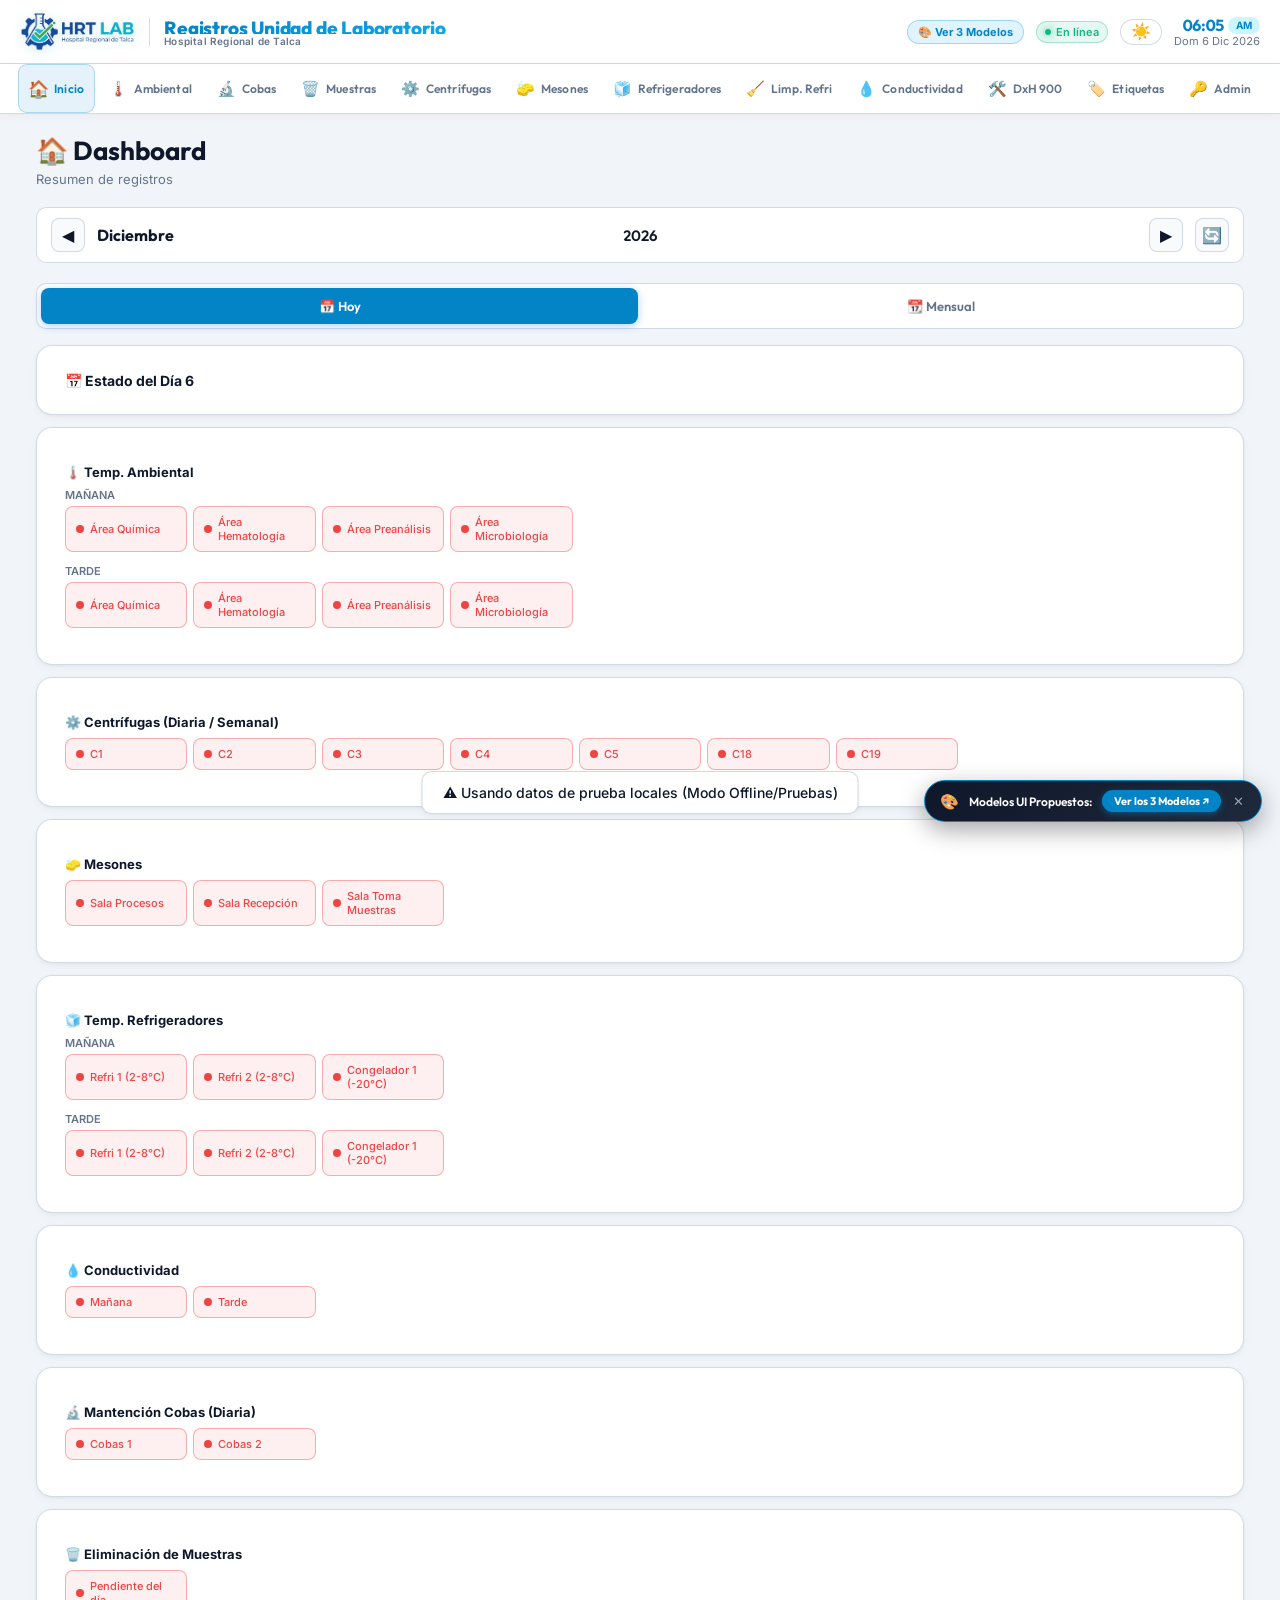
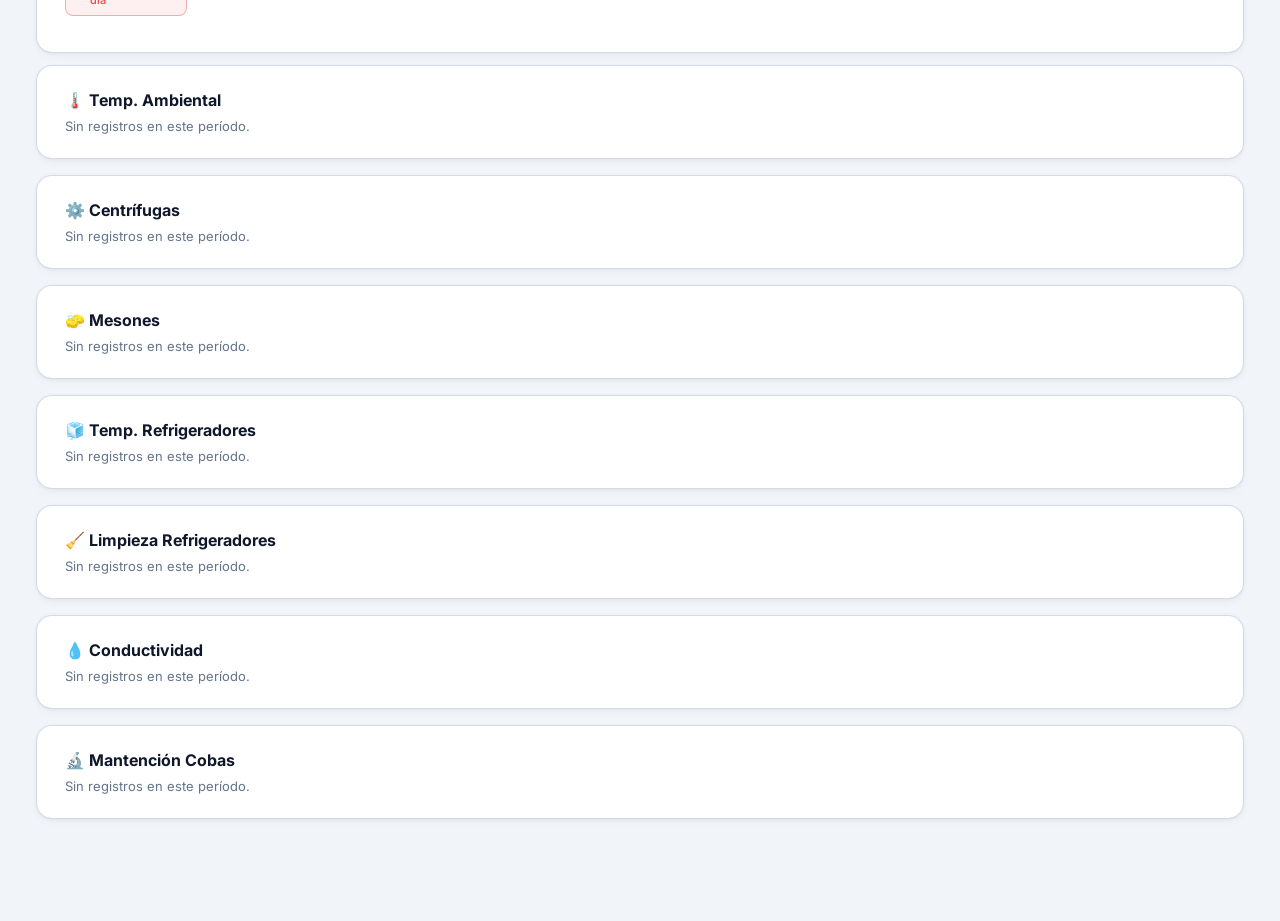
==== commit 430ea9cb: "fix(compat): remover optional chaining y nullish coalescing para compatibilidad con navegadores inst" ====
--- a/docs/index.html
+++ b/docs/index.html
@@ -2126,7 +2126,7 @@
 
 <!-- ══ SCRIPTS ══════════════════════════════════════════════ -->
 <script src="js/qrcode.min.js"></script>
-<script src="js/app-core.js?v=2.0.0"></script>
-<script src="js/app-dash.js?v=2.0.0"></script>
+<script src="js/app-core.js?v=2.0.1"></script>
+<script src="js/app-dash.js?v=2.0.1"></script>
 </body>
 </html>
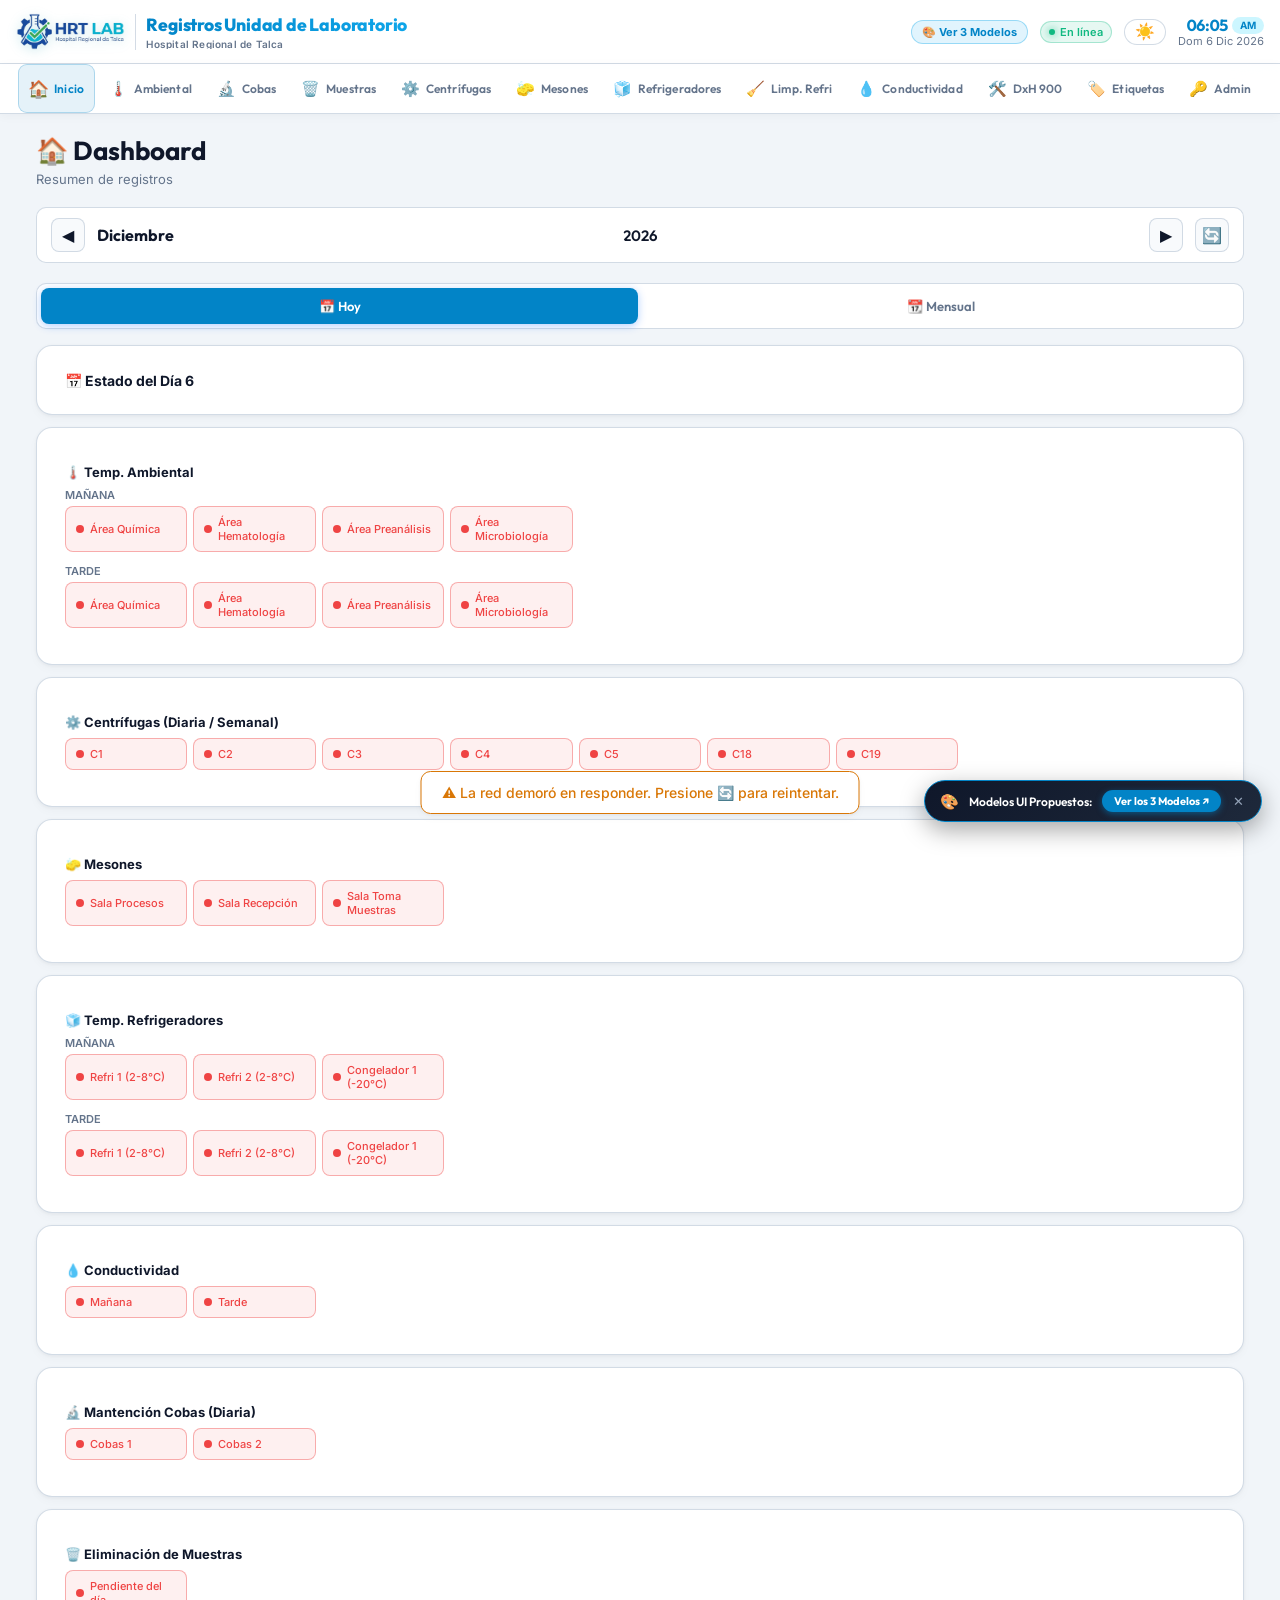
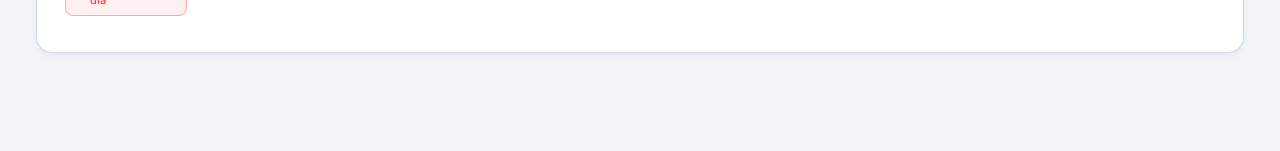
==== commit df8e87a6: "fix(perf,header): hidratacion instantanea sessionStorage, timeout 15s y ajuste flex header contra re" ====
--- a/docs/index.html
+++ b/docs/index.html
@@ -11,7 +11,7 @@
   <link rel="preconnect" href="https://fonts.googleapis.com" />
   <link rel="preconnect" href="https://fonts.gstatic.com" crossorigin />
   <link rel="stylesheet" href="https://fonts.googleapis.com/css2?family=Outfit:wght@300;400;500;600;700;800&family=Inter:wght@300;400;500;600&display=swap" media="print" onload="this.media='all'" />
-  <link rel="stylesheet" href="css/style.css?v=2.0.0" />
+  <link rel="stylesheet" href="css/style.css?v=2.0.3" />
 </head>
 <body>
 
@@ -2126,7 +2126,7 @@
 
 <!-- ══ SCRIPTS ══════════════════════════════════════════════ -->
 <script src="js/qrcode.min.js"></script>
-<script src="js/app-core.js?v=2.0.1"></script>
-<script src="js/app-dash.js?v=2.0.1"></script>
+<script src="js/app-core.js?v=2.0.3"></script>
+<script src="js/app-dash.js?v=2.0.3"></script>
 </body>
 </html>
--- a/docs/css/style.css
+++ b/docs/css/style.css
@@ -92,11 +92,11 @@
   display: flex;
   align-items: center;
   justify-content: center;
+  height: 36px;
+  flex-shrink: 0;
+}
+.header-logo-img {
   height: 34px;
-  flex-shrink: 0;
-}
-.header-logo-img {
-  height: 32px;
   width: auto;
   max-width: 105px;
   object-fit: contain;
@@ -116,6 +116,7 @@
   border-left: 1.5px solid var(--border);
   padding-left: 8px;
   min-width: 0;
+  height: auto;
 }
 .logo-text {
   font-family: 'Outfit', sans-serif;
@@ -125,11 +126,12 @@
   background: linear-gradient(to right, var(--primary), var(--secondary));
   -webkit-background-clip: text;
   -webkit-text-fill-color: transparent;
-  line-height: 1.15;
+  line-height: 1.25;
   display: -webkit-box;
   -webkit-line-clamp: 2;
   -webkit-box-orient: vertical;
   overflow: hidden;
+  padding-bottom: 2px;
 }
 [data-theme="dark"] .logo-text {
   background: linear-gradient(to right, #ffffff, #93c5fd);
@@ -158,6 +160,10 @@
   display: flex;
   align-items: center;
   gap: 4px;
+  white-space: nowrap;
+  overflow: hidden;
+  text-overflow: ellipsis;
+  max-width: 100%;
 }
 [data-theme="dark"] .header-hospital-pill {
   color: #94A3B8;
@@ -296,6 +302,11 @@
   background: #0284c7;
   color: #ffffff;
 }
+@media (max-width: 767px) {
+  .header-models-badge {
+    display: none !important;
+  }
+}
 @media (max-width: 600px) {
   .banner-text span.banner-desc-full {
     display: none;
@@ -363,31 +374,74 @@
 }
 
 /* ── Header Responsive (Tablet & Desktop >= 600px) ────────── */
-@media (min-width: 600px) {
+@media (min-width: 600px) and (max-width: 767px) {
   #app-header {
-    padding: 0 20px;
+    padding: 0 16px;
   }
   .header-logo {
-    gap: 14px;
+    gap: 10px;
   }
   .logo-img-wrapper {
-    height: 42px;
+    height: 40px;
   }
   .header-logo-img {
+    height: 38px;
+    max-width: 140px;
+  }
+  .header-title-group {
+    padding-left: 10px;
+    height: auto;
+    min-height: 36px;
+    justify-content: center;
+  }
+  .logo-text {
+    font-size: 13.5px;
+    font-weight: 700;
+    line-height: 1.25;
+    display: -webkit-box;
+    -webkit-line-clamp: 2;
+    -webkit-box-orient: vertical;
+    overflow: visible;
+    white-space: normal;
+    padding-bottom: 2px;
+  }
+}
+@media (min-width: 768px) {
+  #app-header {
+    padding: 0 16px;
+  }
+  .header-logo {
+    gap: 10px;
+    flex-shrink: 1;
+    min-width: 0;
+  }
+  .logo-img-wrapper {
     height: 40px;
-    max-width: 180px;
+    flex-shrink: 0;
+  }
+  .header-logo-img {
+    height: 38px;
+    max-width: 120px;
   }
   .header-title-group {
-    padding-left: 14px;
-    height: 28px;
+    padding-left: 10px;
+    height: auto;
+    min-height: 36px;
+    justify-content: center;
+    flex-shrink: 0;
+    min-width: max-content;
   }
   .logo-text {
-    font-size: 19px;
+    font-size: clamp(13.5px, 1.4vw, 17.5px);
     font-weight: 800;
-    line-height: 1.1;
+    line-height: 1.25;
     display: block;
     white-space: nowrap;
-  }
+    overflow: visible;
+    padding-bottom: 2px;
+  }
+}
+@media (min-width: 600px) {
   .header-right {
     gap: 12px;
     margin-left: 10px;
@@ -424,9 +478,12 @@
   }
   .header-title-group {
     padding-left: 6px;
+    height: auto;
   }
   .logo-text {
     font-size: 11.5px;
+    line-height: 1.25;
+    padding-bottom: 1px;
   }
   .header-right {
     gap: 5px;
@@ -780,7 +837,7 @@
     display: none !important;
   }
   .nav-desktop-only {
-    display: inline-flex !important;
+    display: inline-flex;
   }
   .nav-item {
     flex: 0 0 auto;
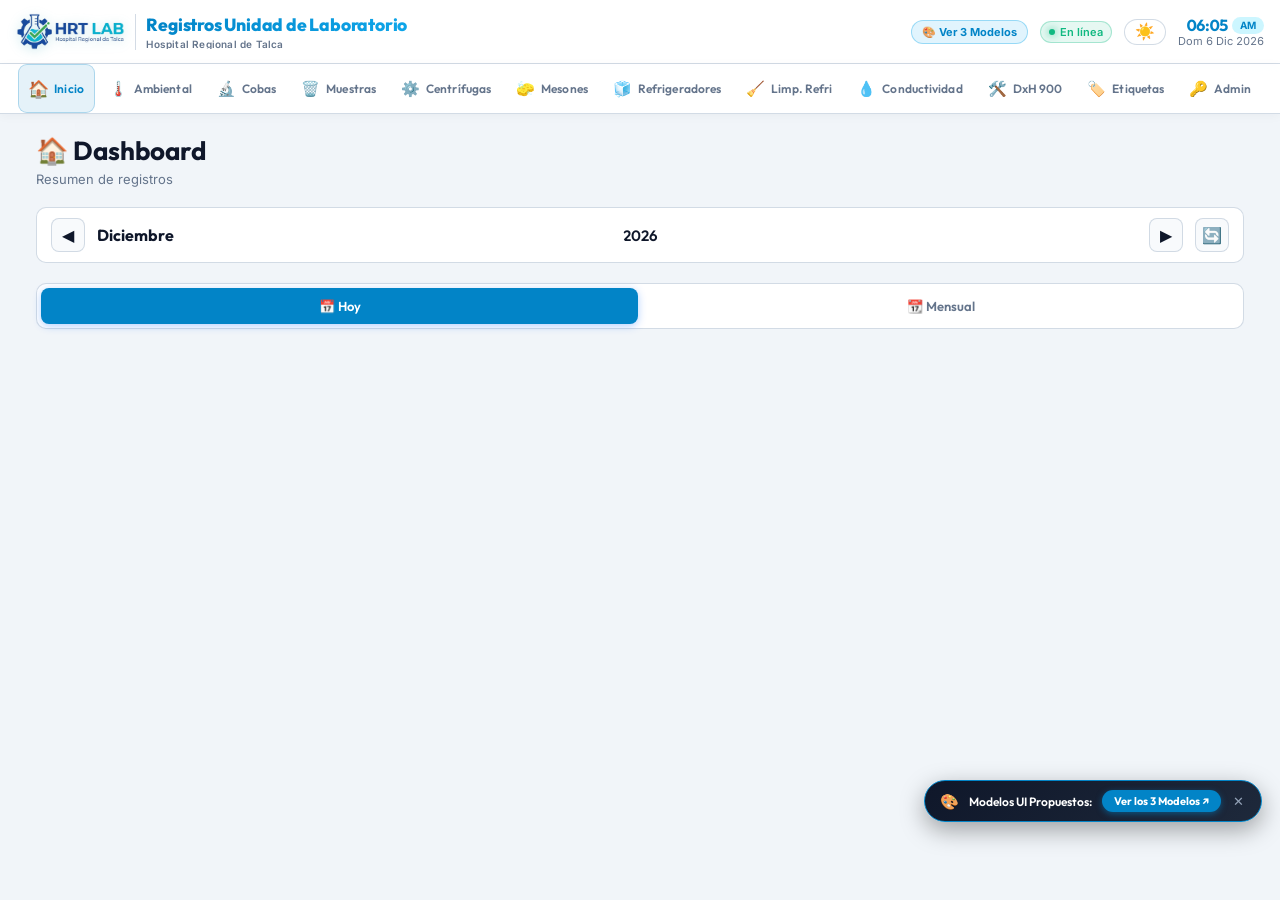
==== commit 5bef77b4: "fix(db-connection): corregir error CORS Workspace, timeout en rescate de datos y robustecer QR" ====
--- a/docs/index.html
+++ b/docs/index.html
@@ -2126,7 +2126,7 @@
 
 <!-- ══ SCRIPTS ══════════════════════════════════════════════ -->
 <script src="js/qrcode.min.js"></script>
-<script src="js/app-core.js?v=2.0.3"></script>
-<script src="js/app-dash.js?v=2.0.3"></script>
+<script src="js/app-core.js?v=2.0.4"></script>
+<script src="js/app-dash.js?v=2.0.4"></script>
 </body>
 </html>
